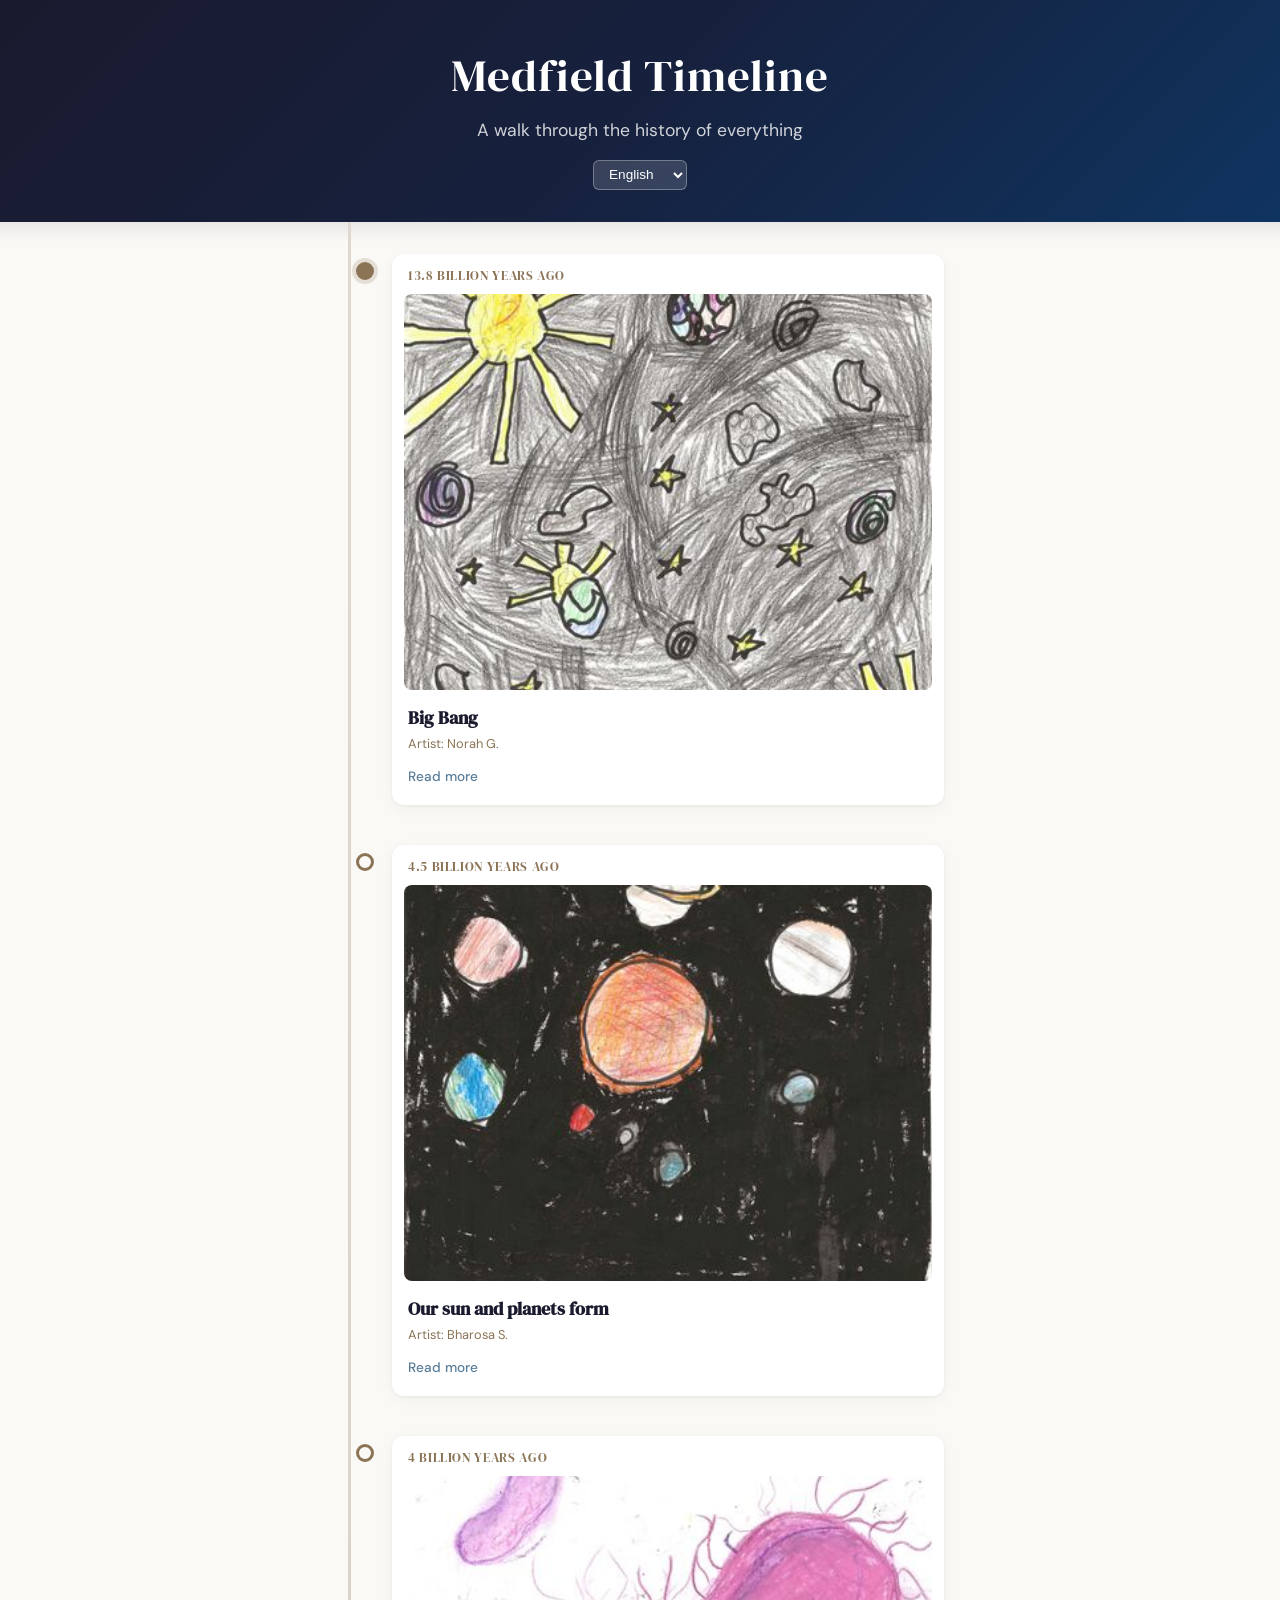
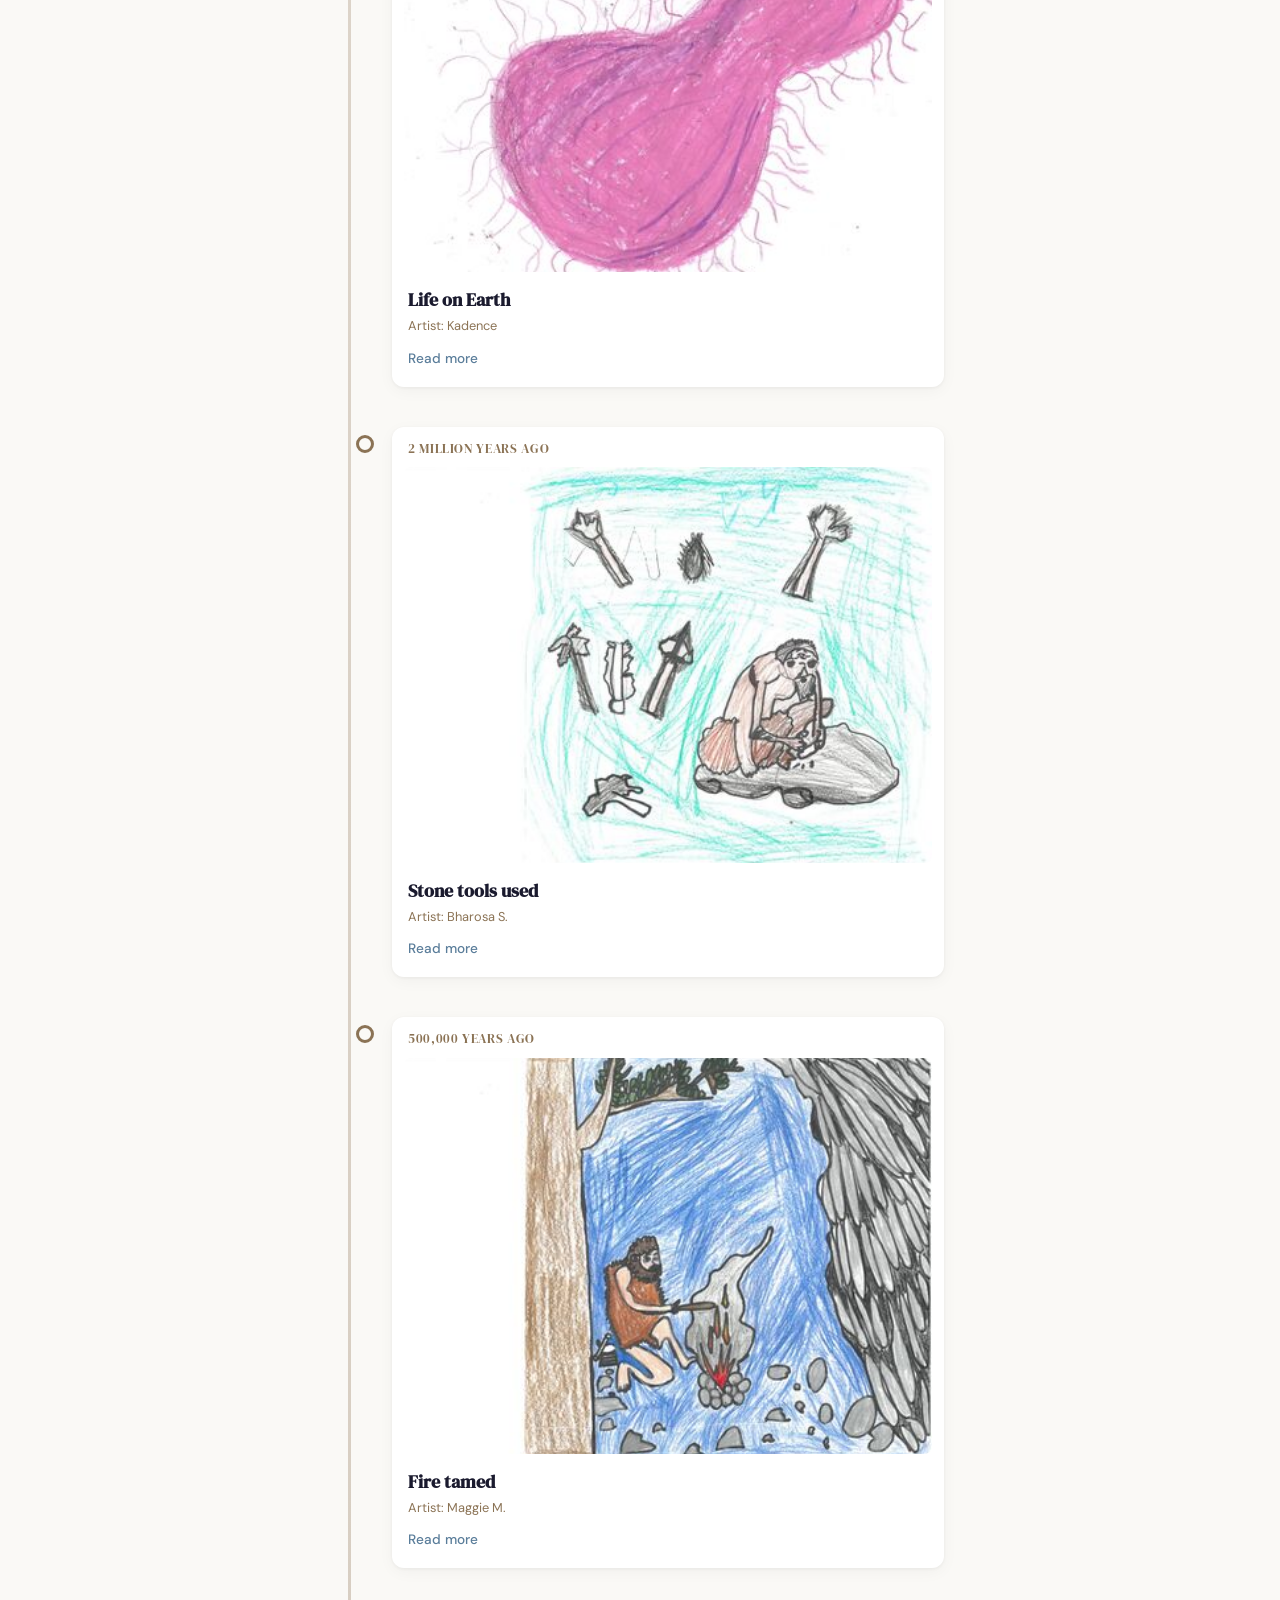
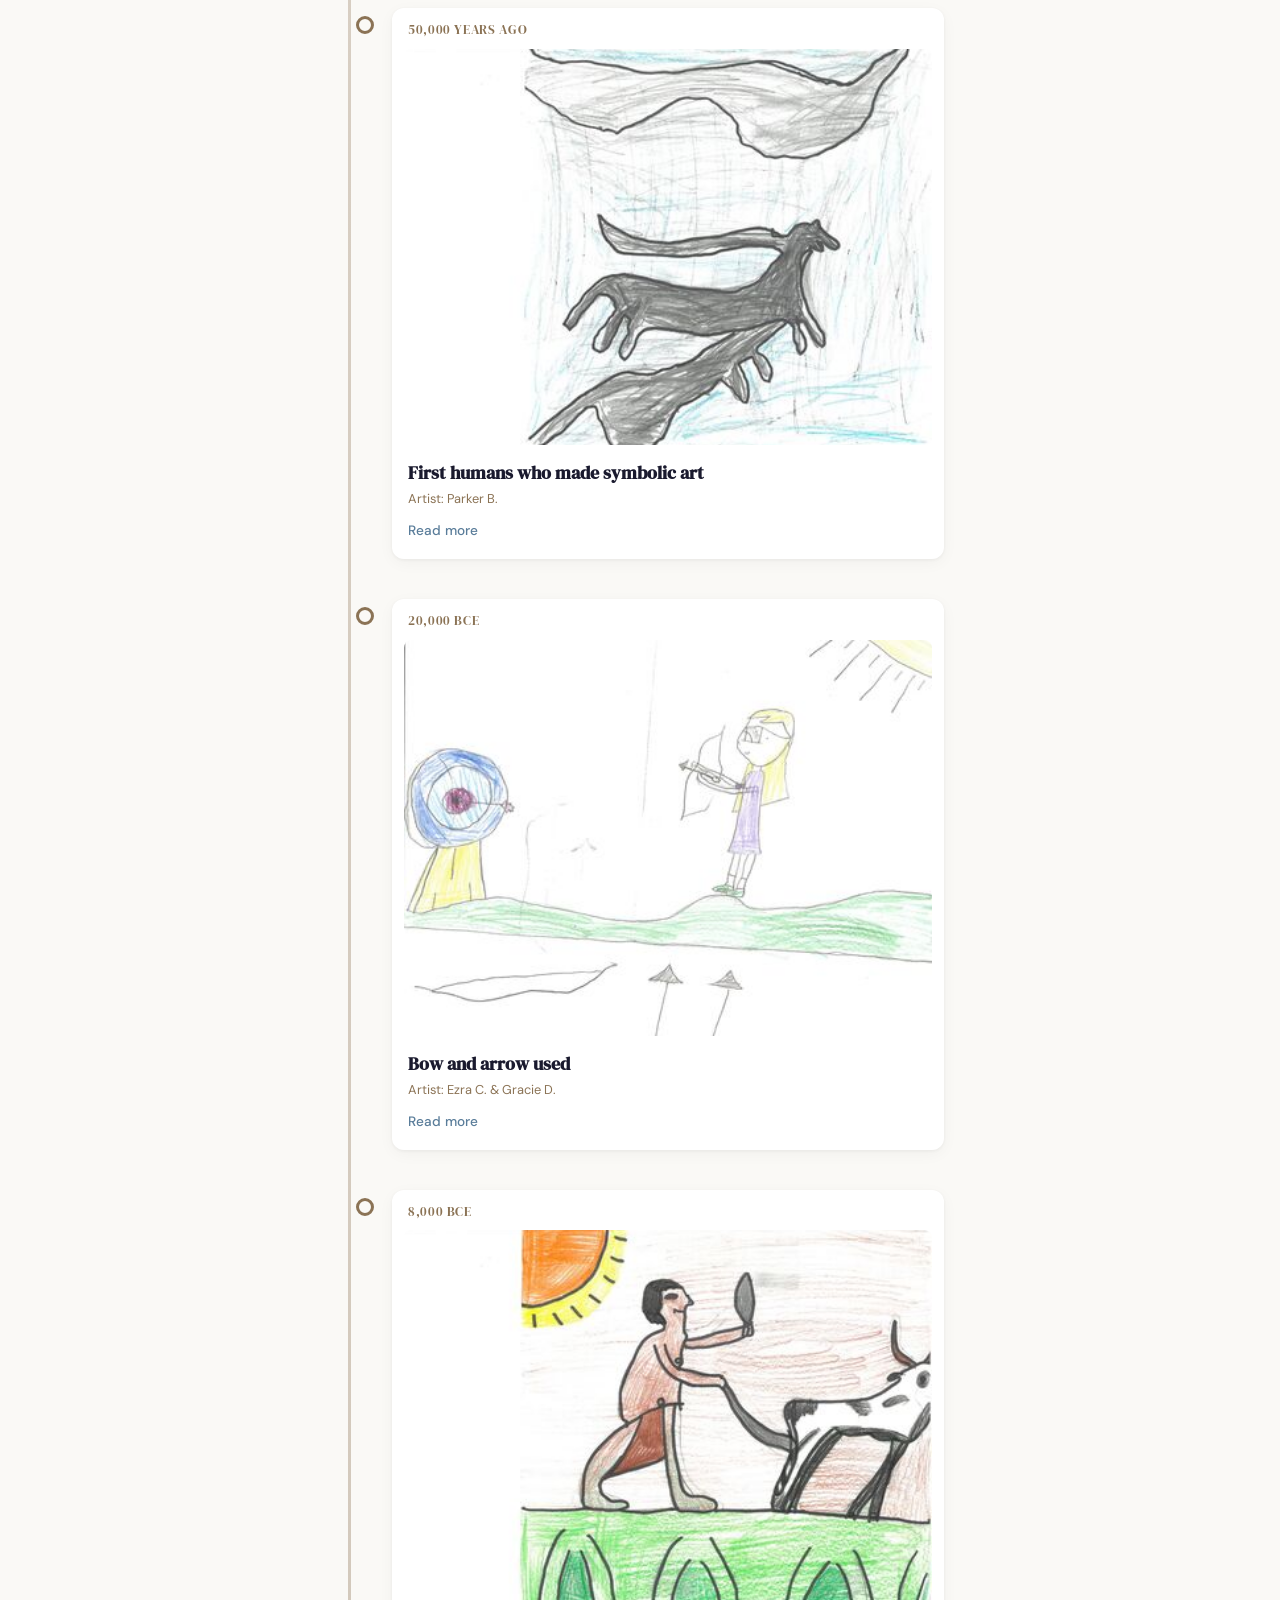
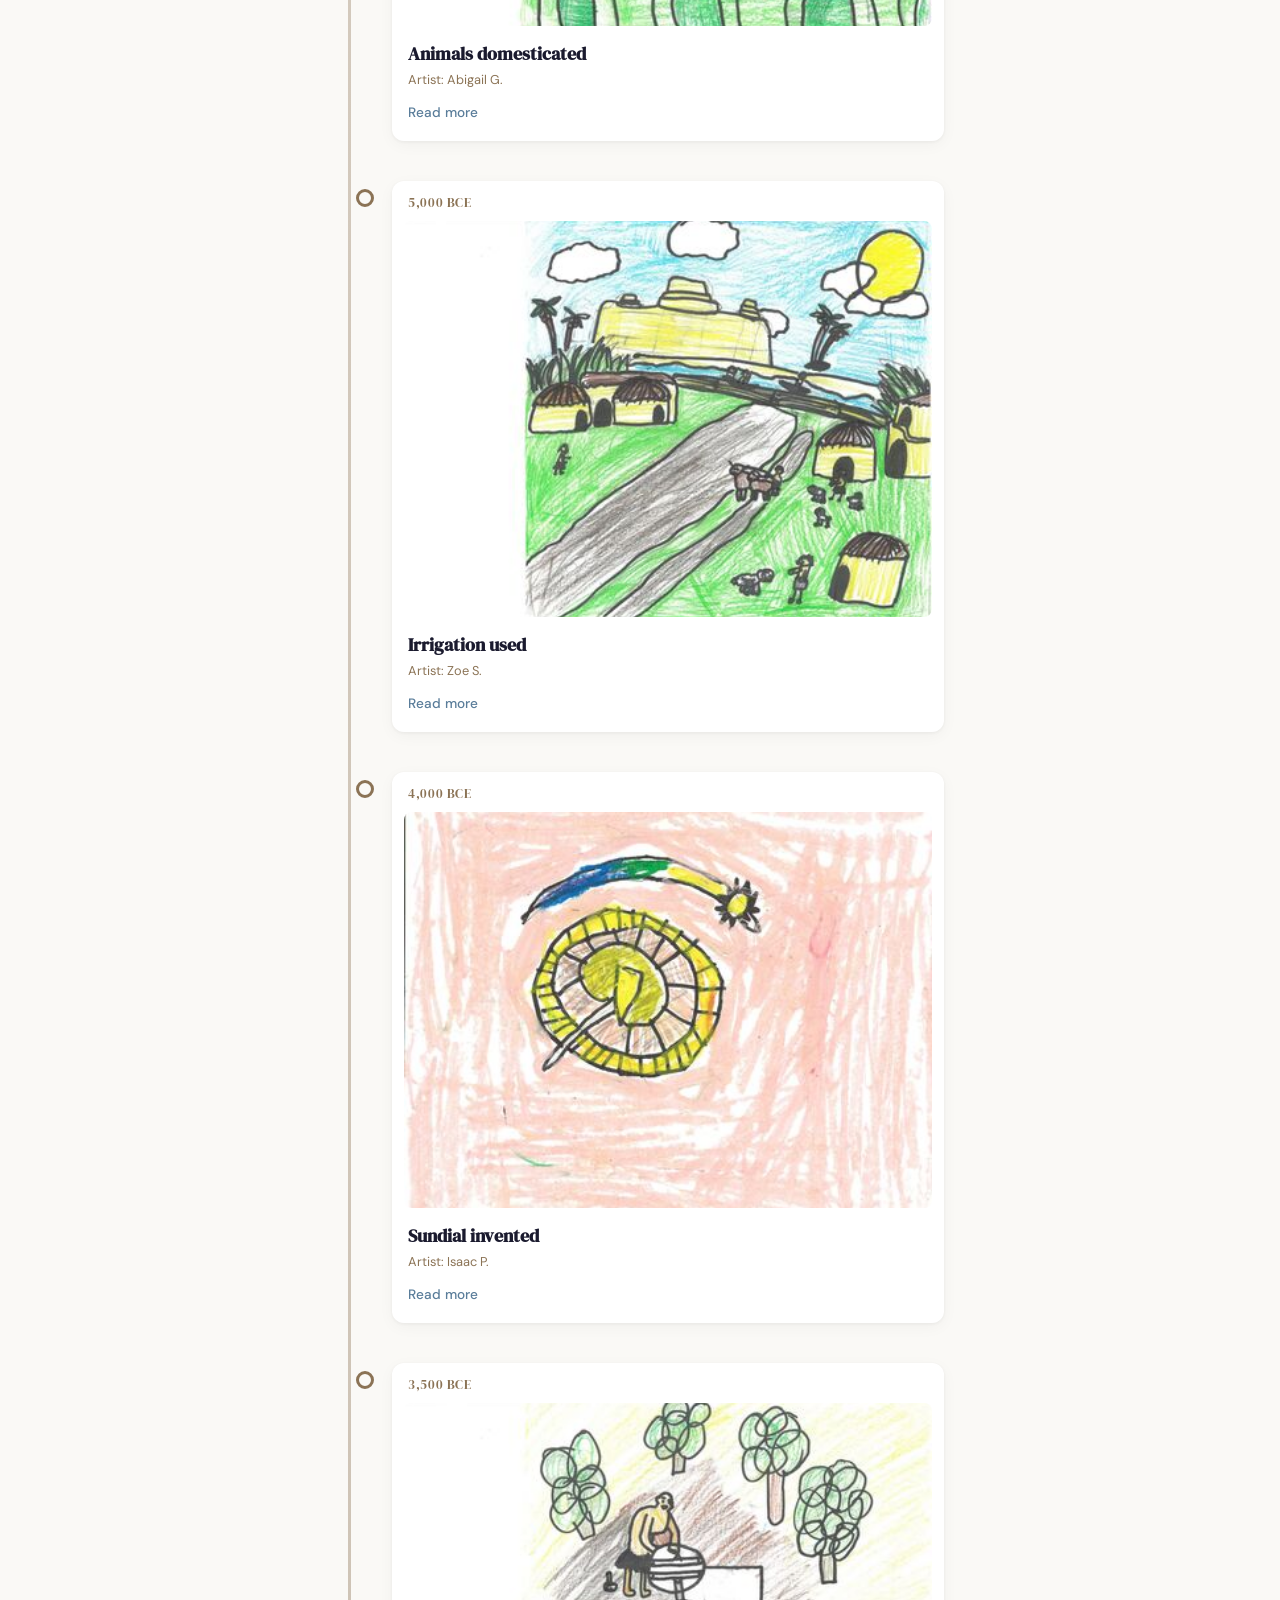
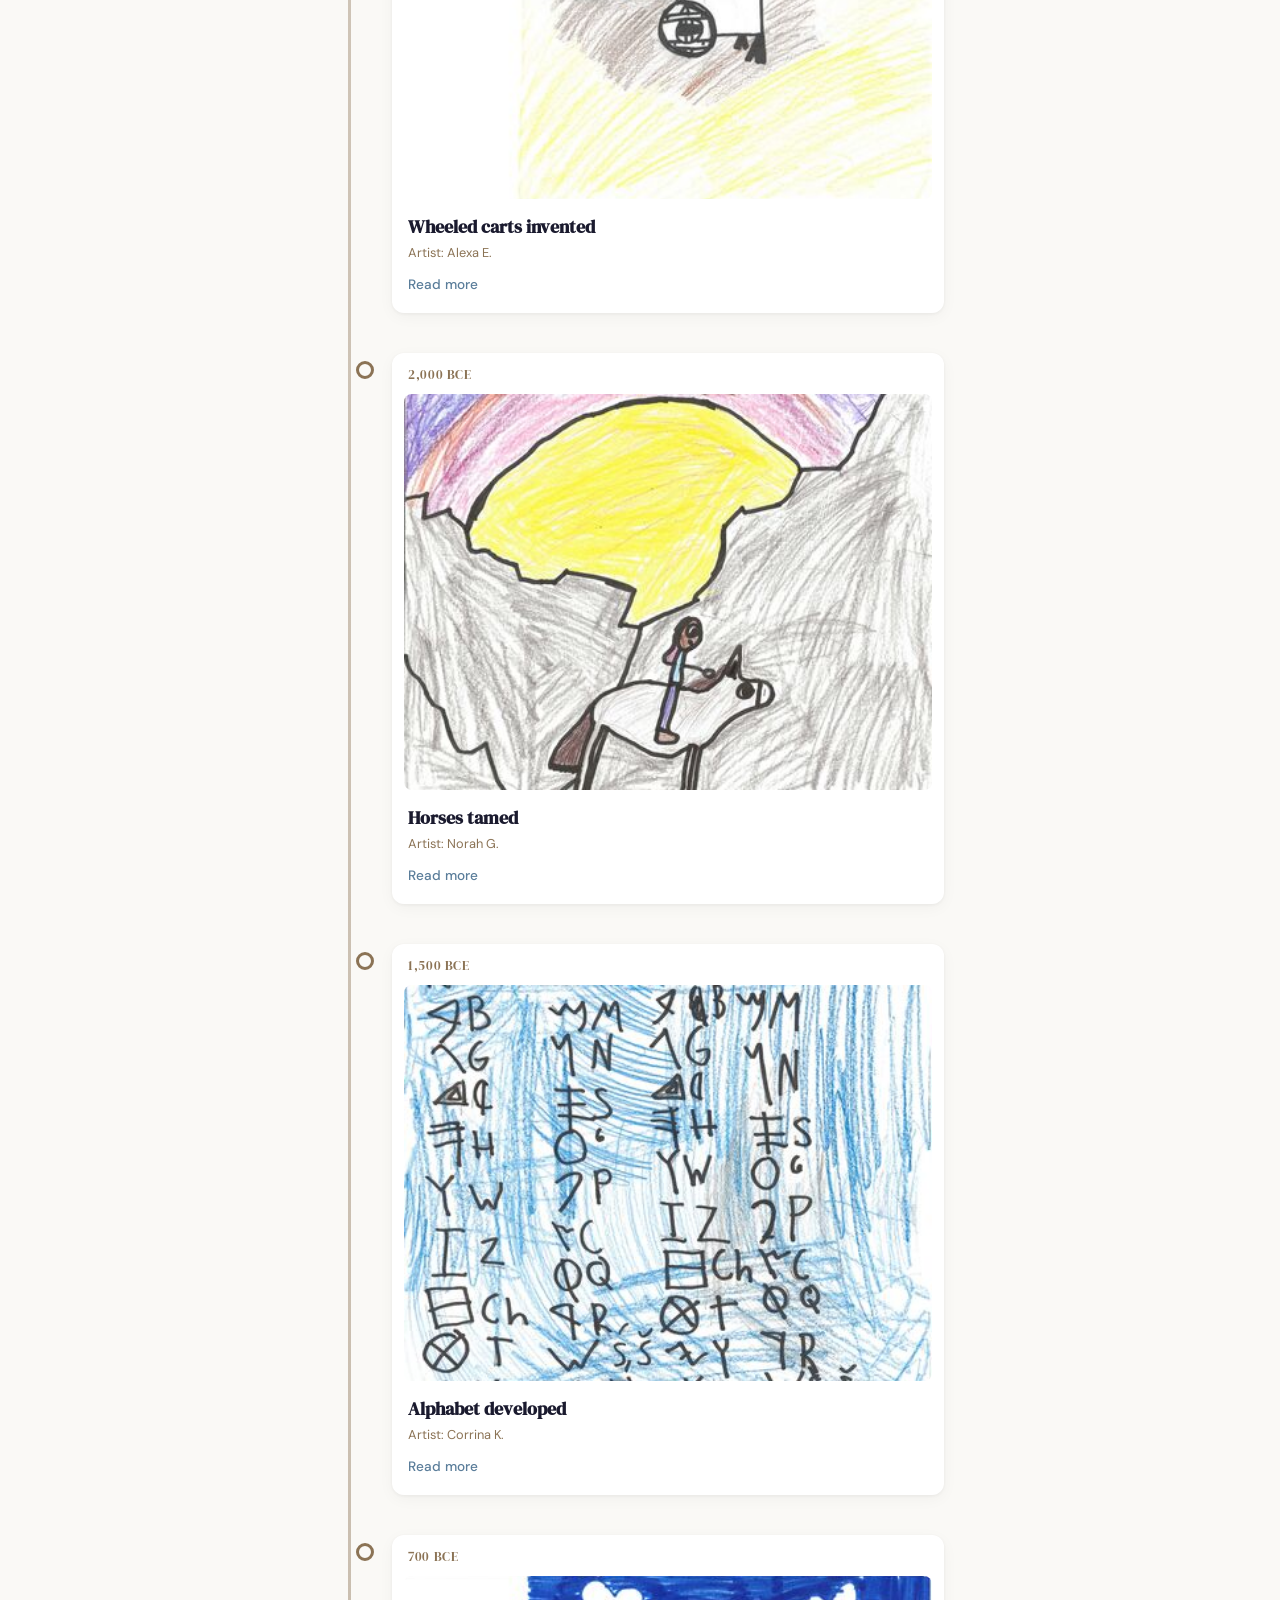
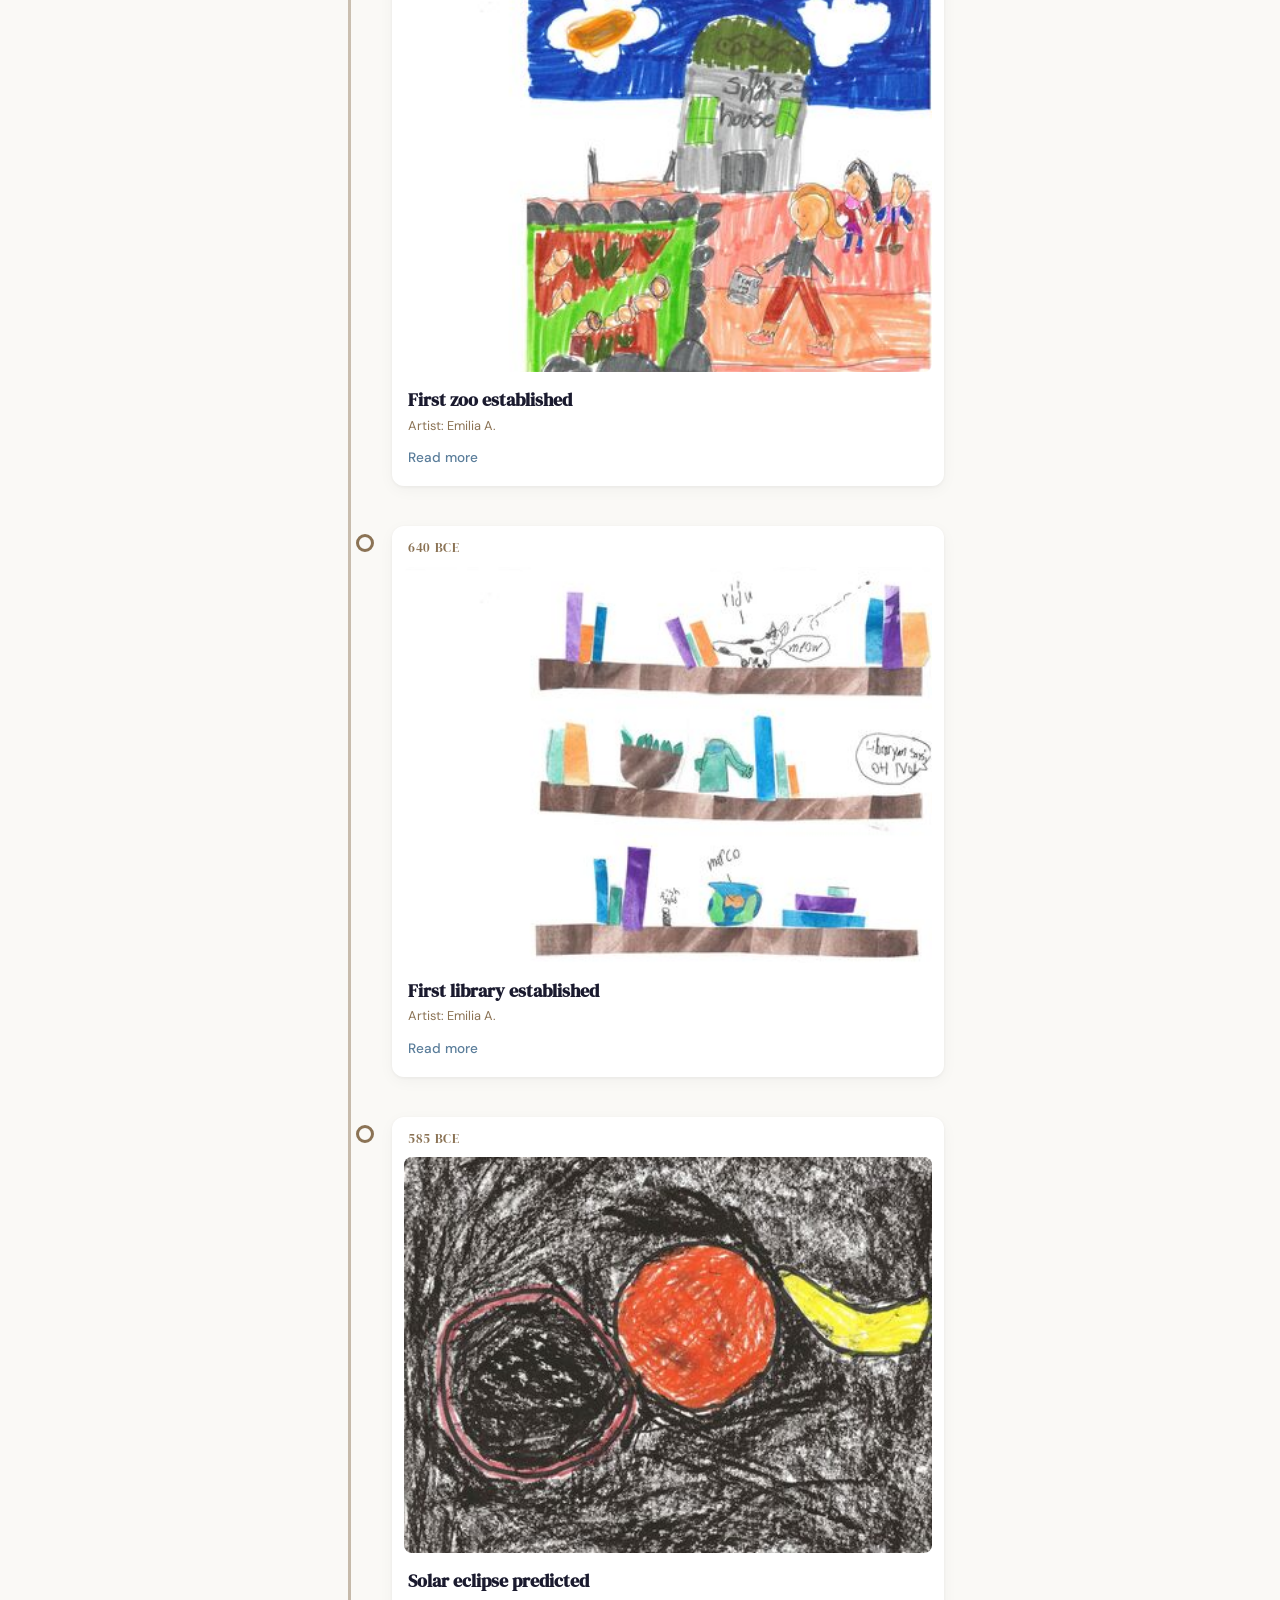
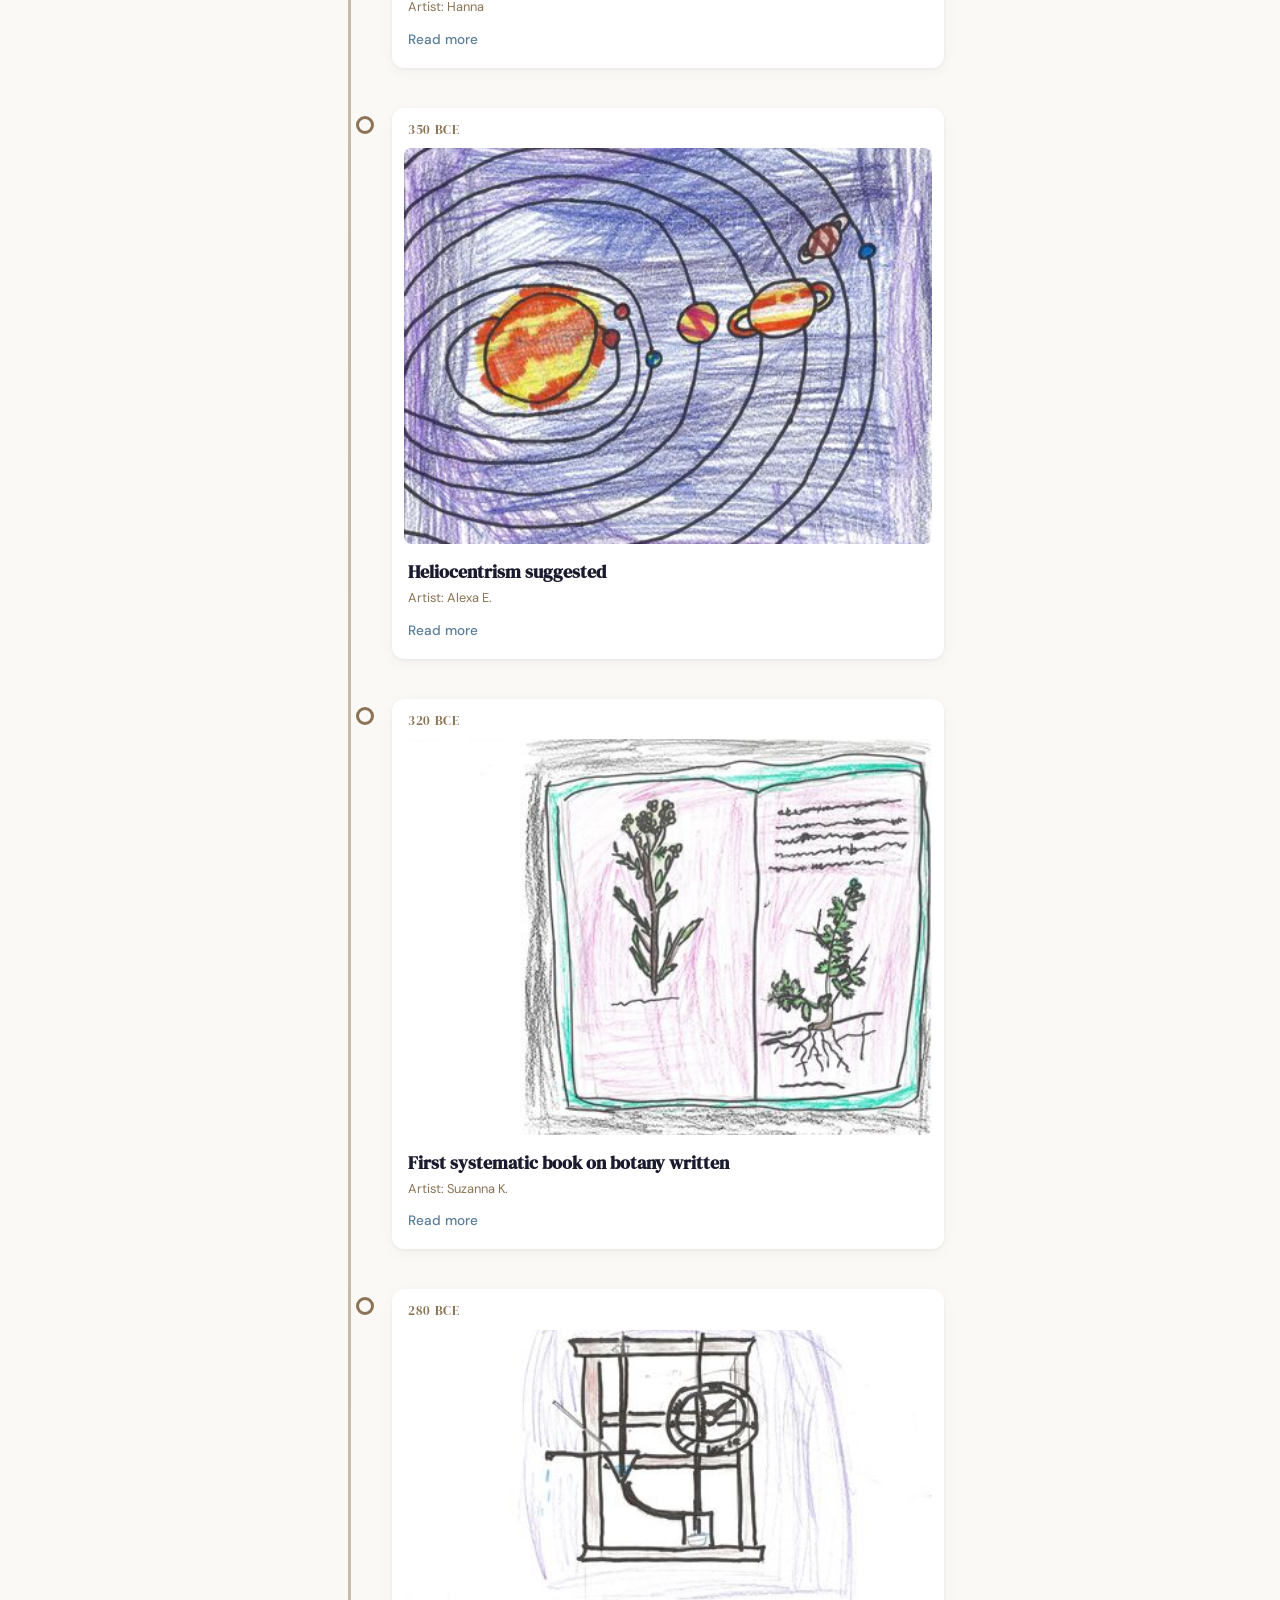
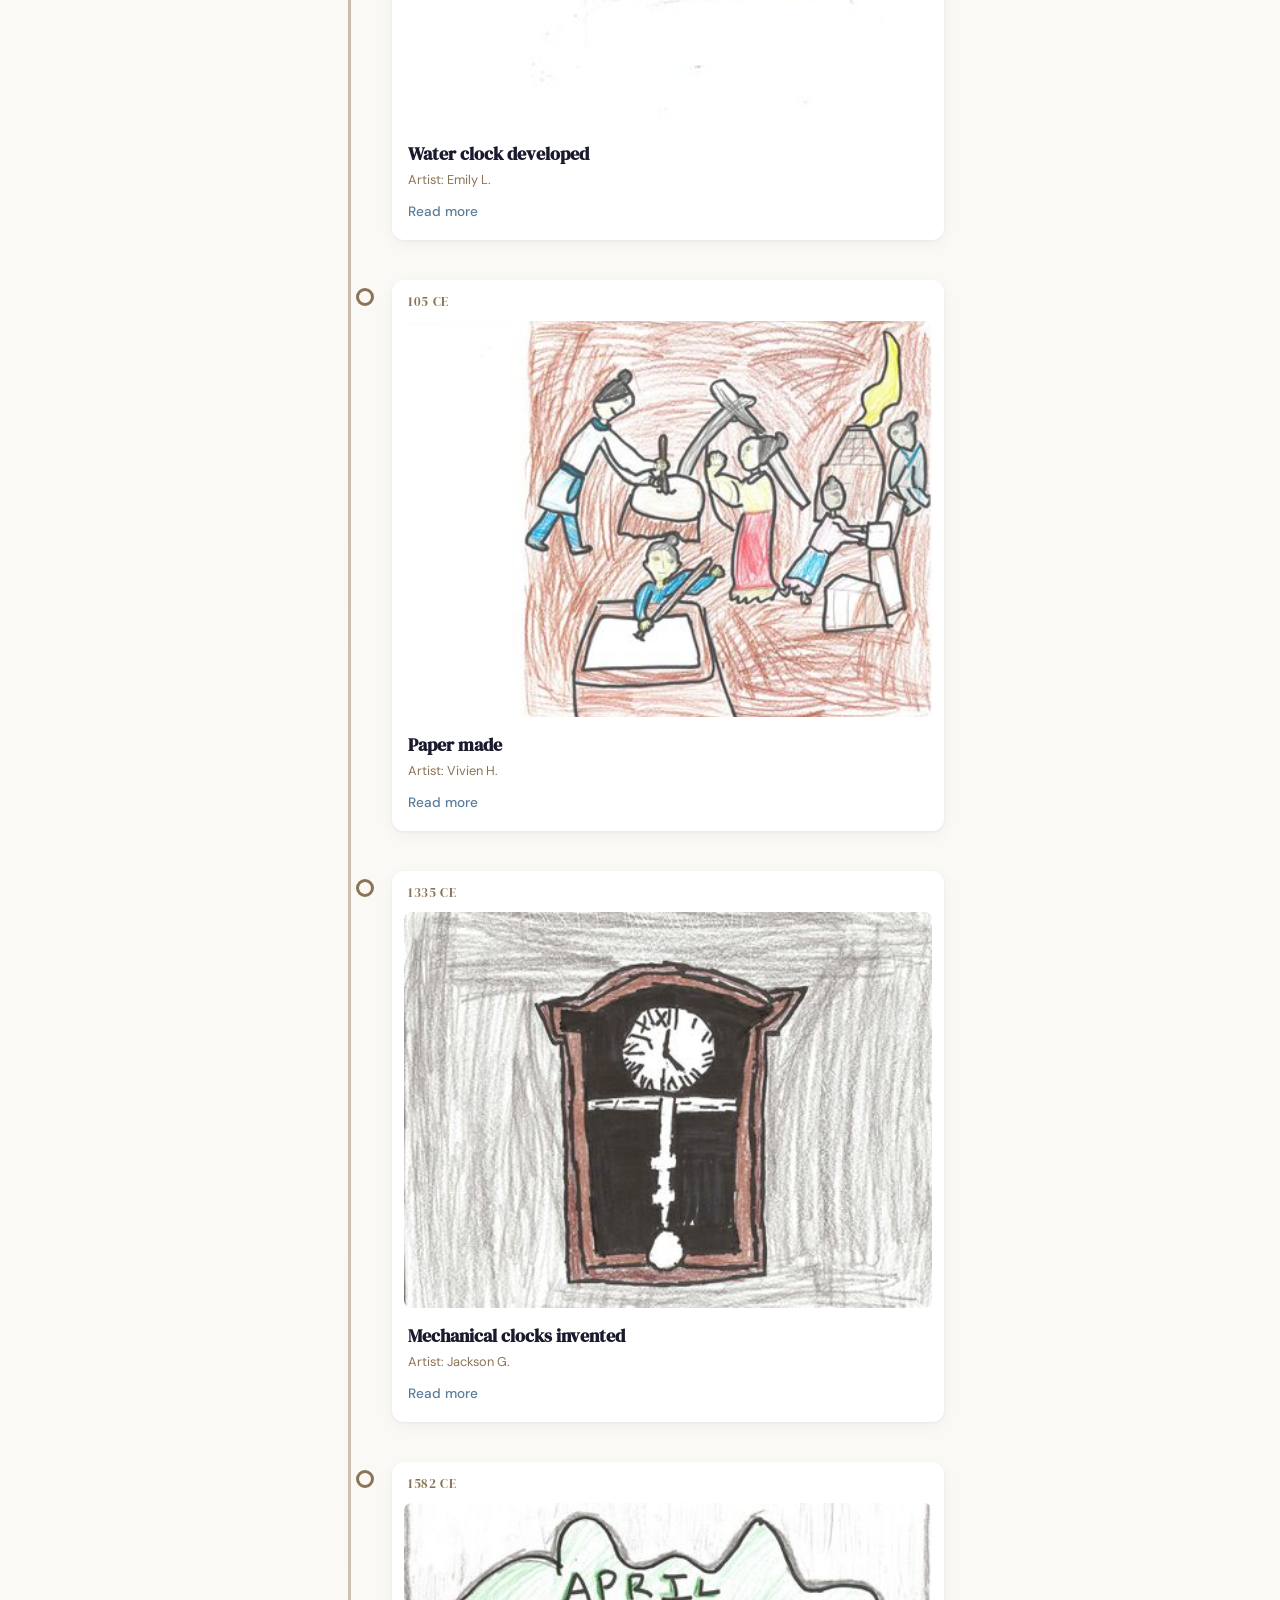
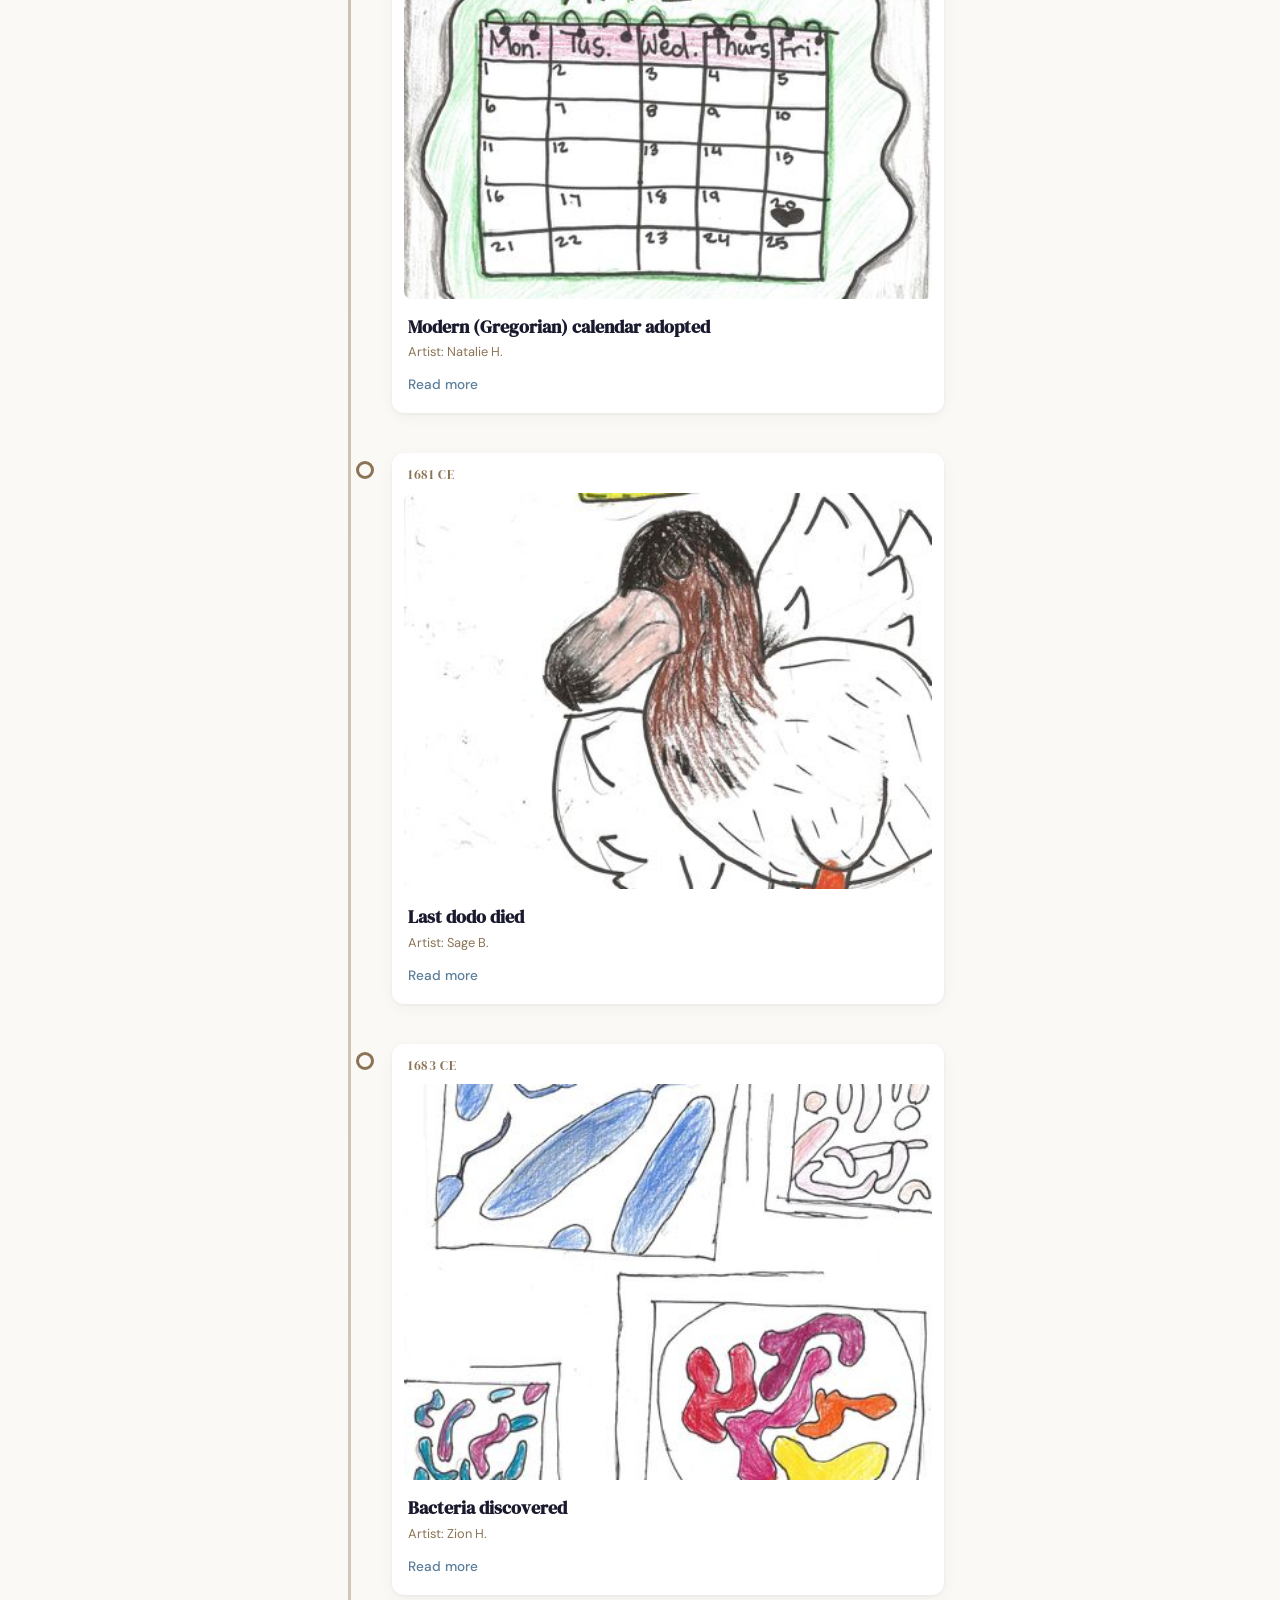
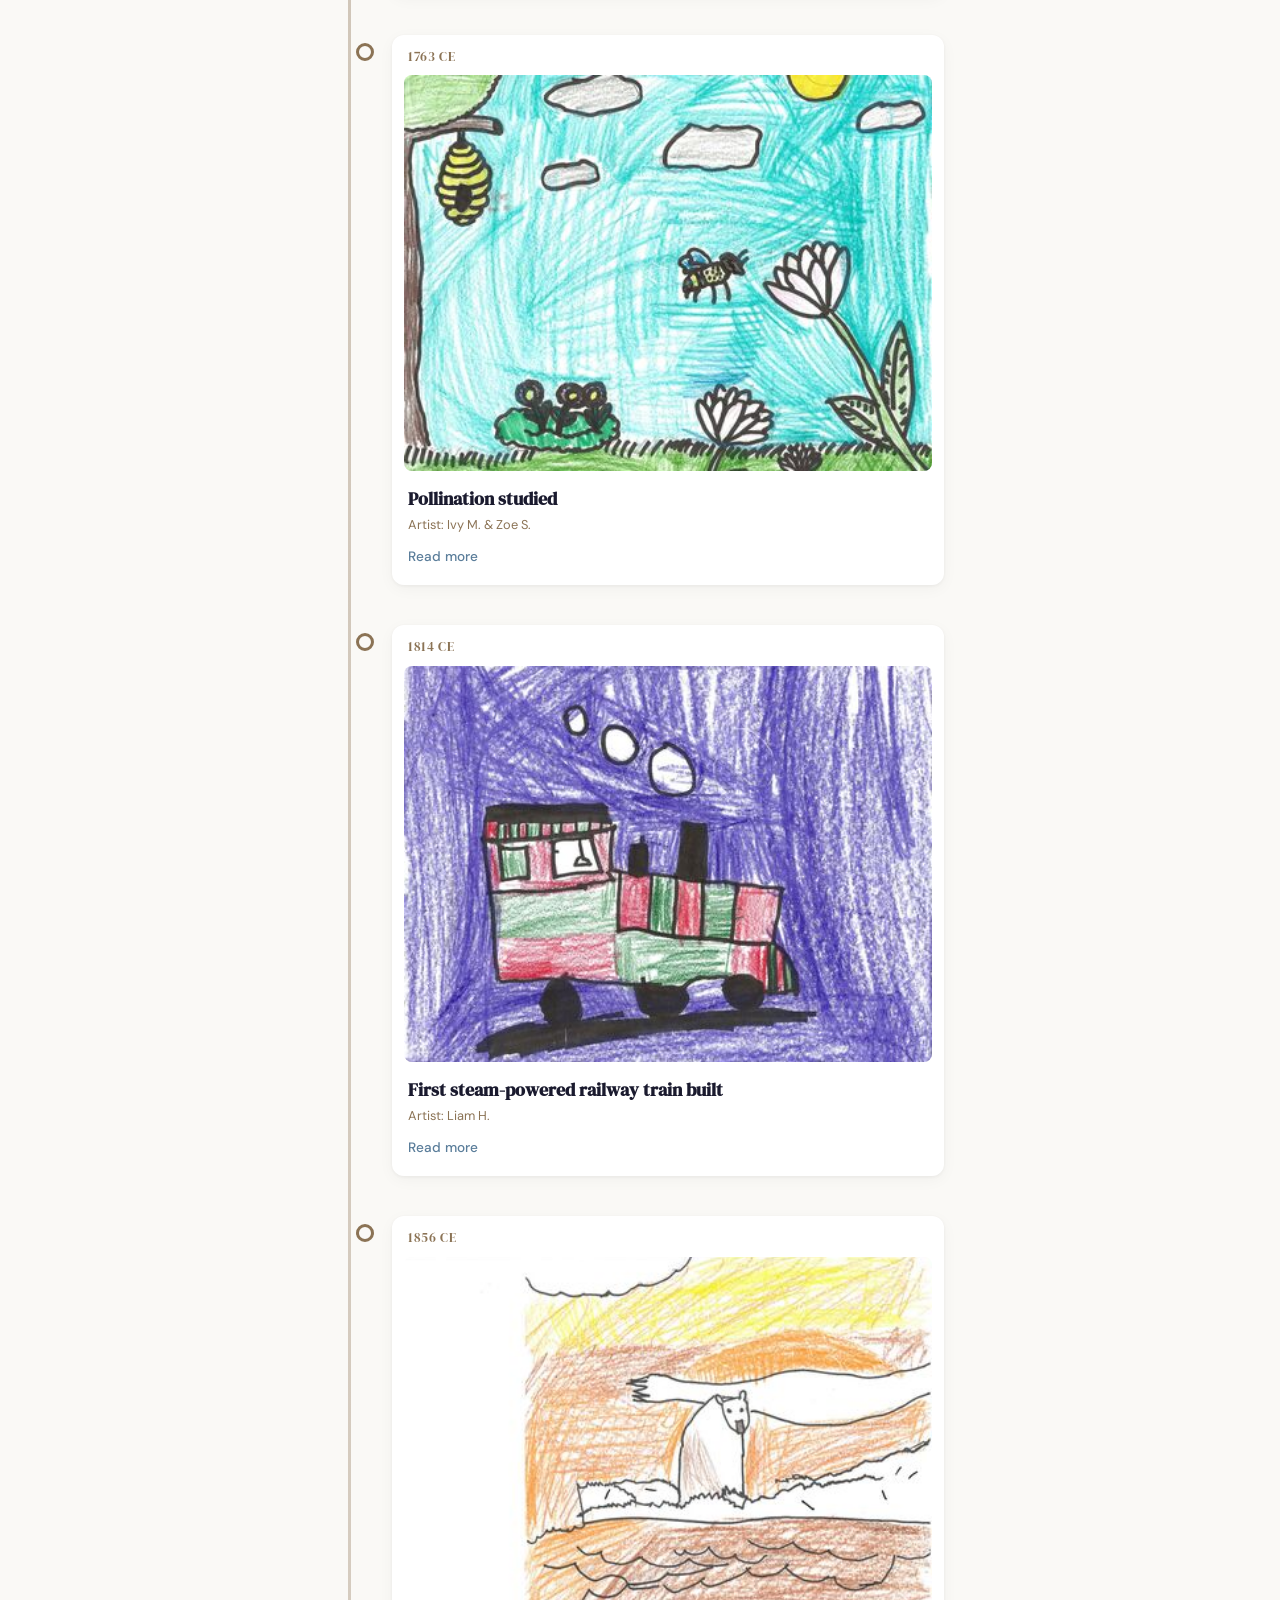
==== site/preview/index.html @ 17cdf8b4 "Add /preview route with draft translations (ES, NE) - /preview/ shows all languages including drafts" ====
<!DOCTYPE html>
<html lang="en" dir="ltr">
<head>
  <meta charset="UTF-8">
  <meta name="viewport" content="width=device-width, initial-scale=1.0">
  <base href="../">
  <title>Medfield Timeline — Preview</title>
  <meta name="description" content="A walk through the history of everything — artwork by Medfield students on a fence.">
  <meta name="robots" content="noindex, nofollow">
  <link rel="stylesheet" href="style.css">
  <link rel="preconnect" href="https://fonts.googleapis.com">
  <link rel="preconnect" href="https://fonts.gstatic.com" crossorigin>
  <link href="https://fonts.googleapis.com/css2?family=DM+Sans:wght@400;500;700&family=DM+Serif+Display&family=Noto+Sans+Devanagari:wght@400;500;700&display=swap" rel="stylesheet">
</head>
<body>
  <header class="site-header">
    <div class="header-inner">
      <h1 class="site-title" data-i18n="site_title">Medfield Timeline</h1>
      <p class="site-subtitle" data-i18n="site_subtitle">A walk through the history of everything</p>
      <nav class="lang-switcher" aria-label="Language">
        <select id="lang-select" aria-label="Language"></select>
      </nav>
    </div>
  </header>

  <main class="timeline" id="timeline"></main>

  <div class="lightbox" id="lightbox" role="dialog" aria-modal="true" aria-label="Artwork detail" hidden>
    <button class="lightbox-close" aria-label="Close">&times;</button>
    <img class="lightbox-img" id="lightbox-img" src="" alt="">
  </div>

  <footer class="site-footer">
    <p>Artwork by students of Medfield, Baltimore</p>
  </footer>

  <script src="app.js"></script>
</body>
</html>
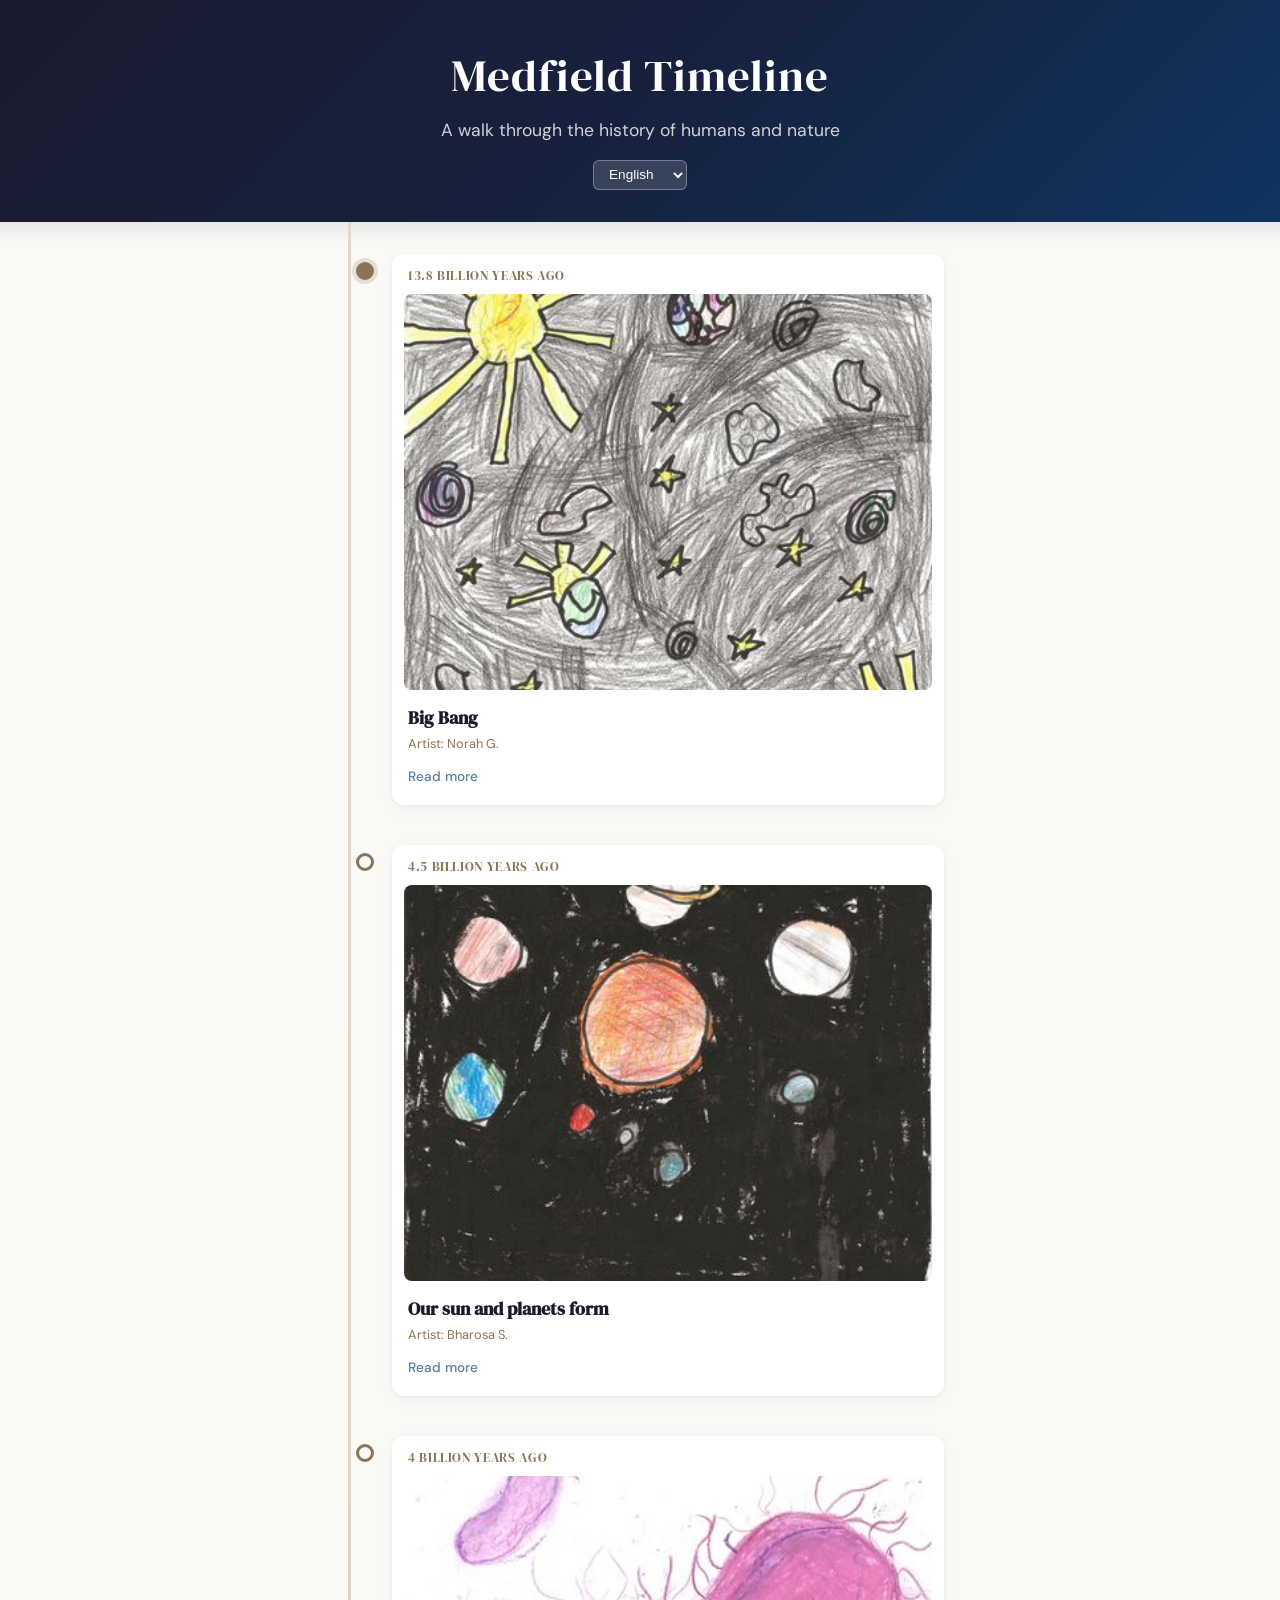
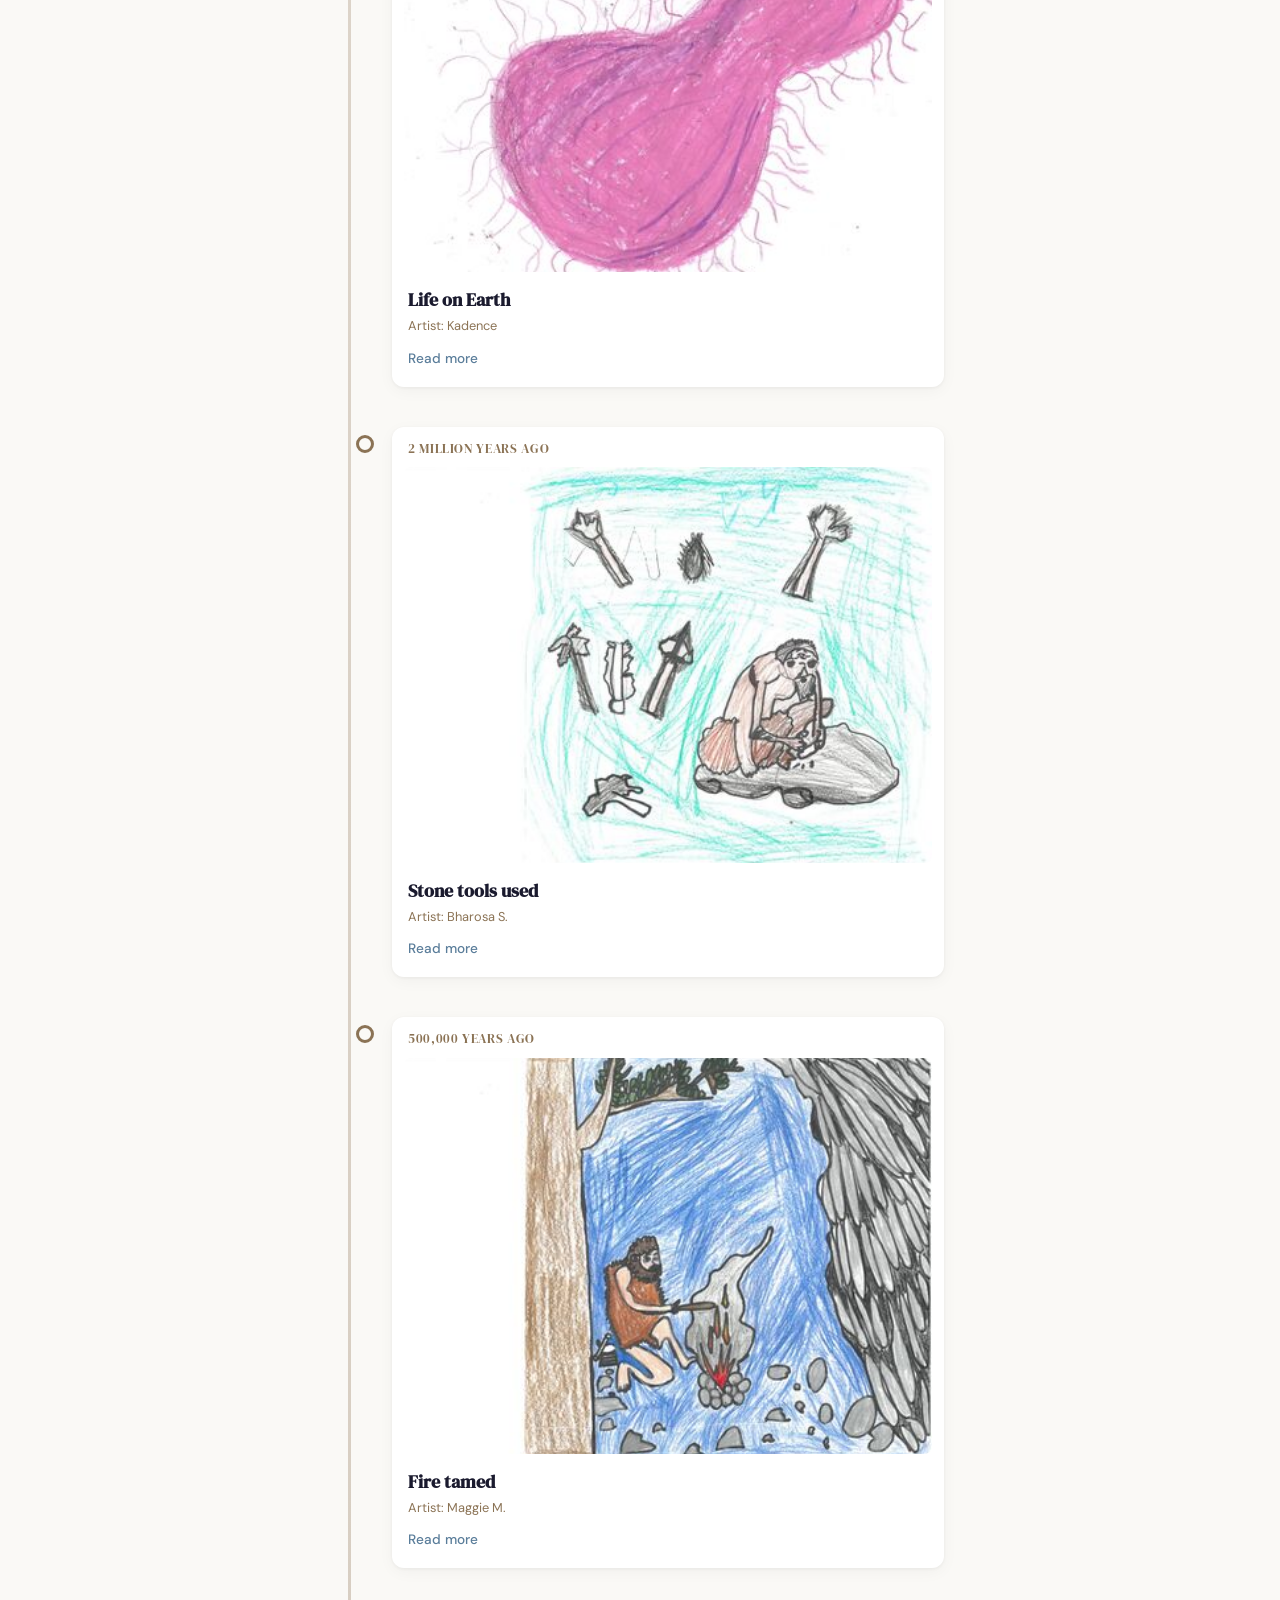
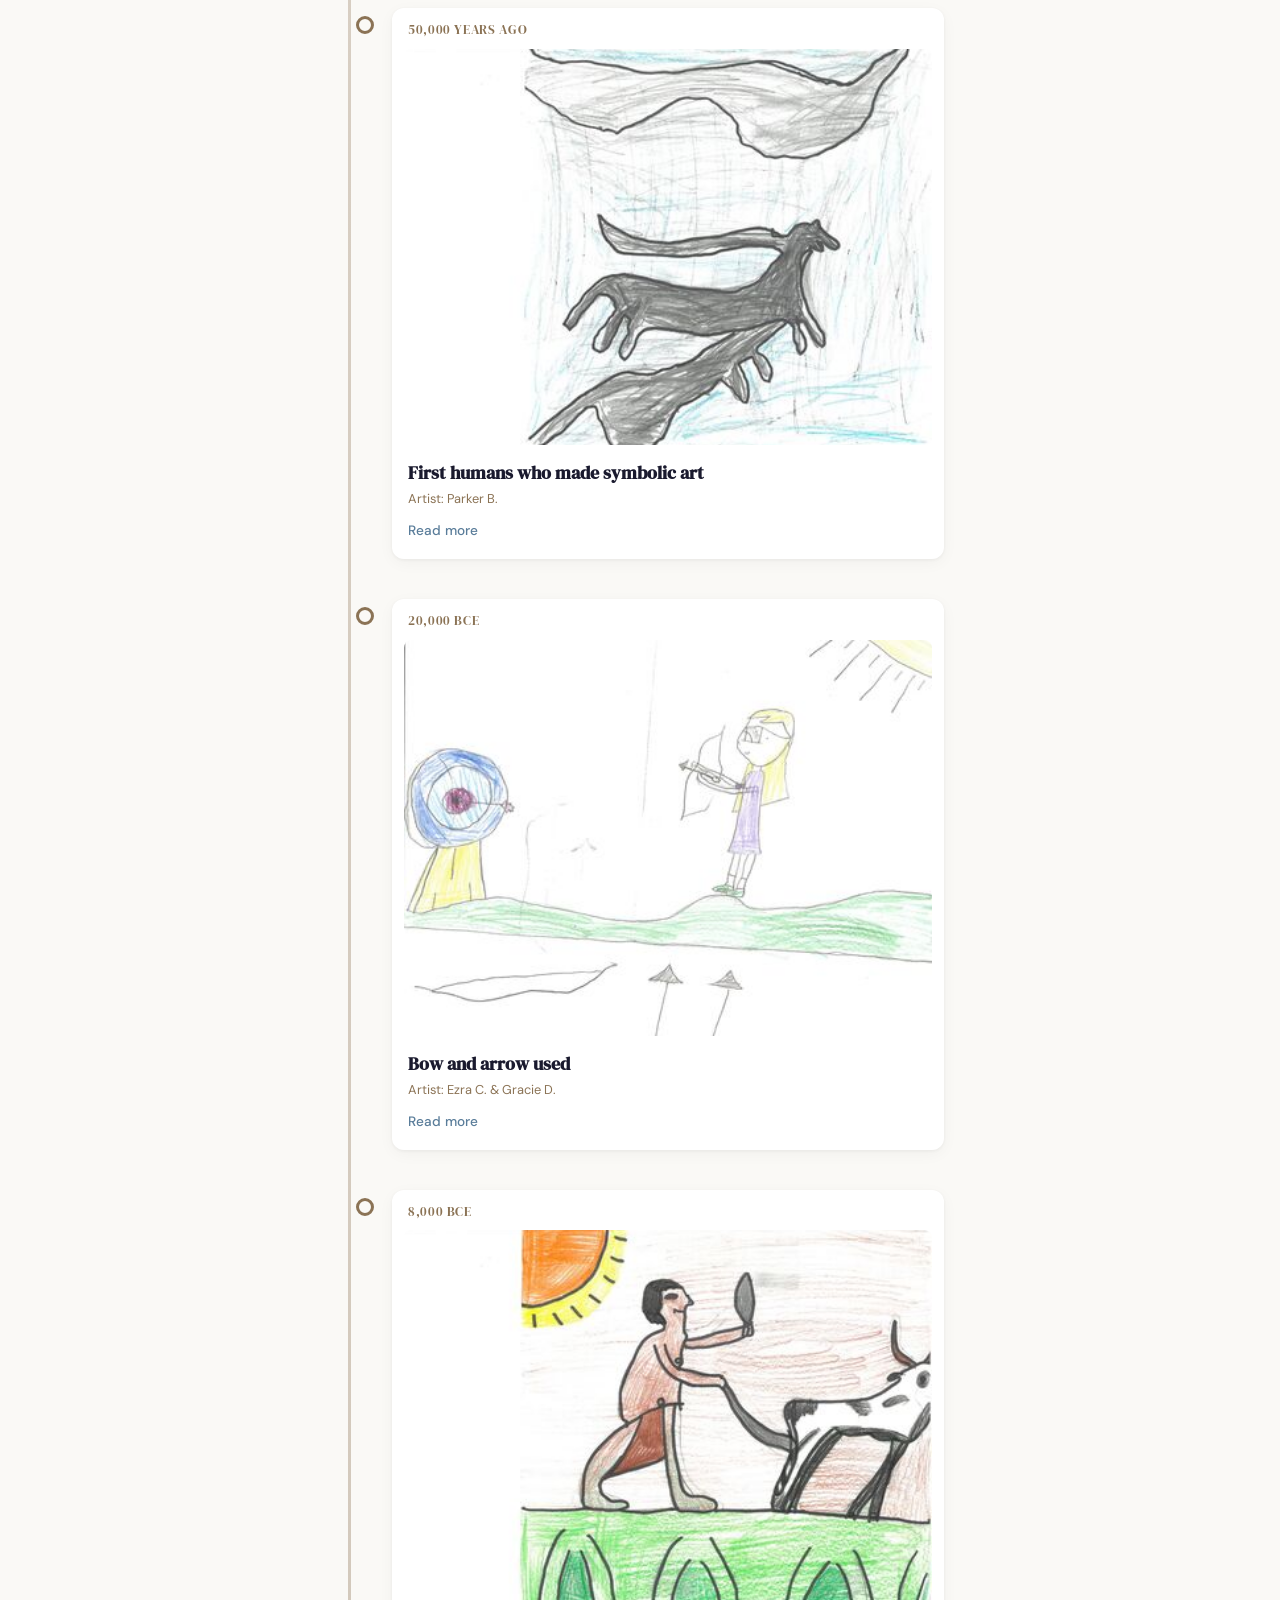
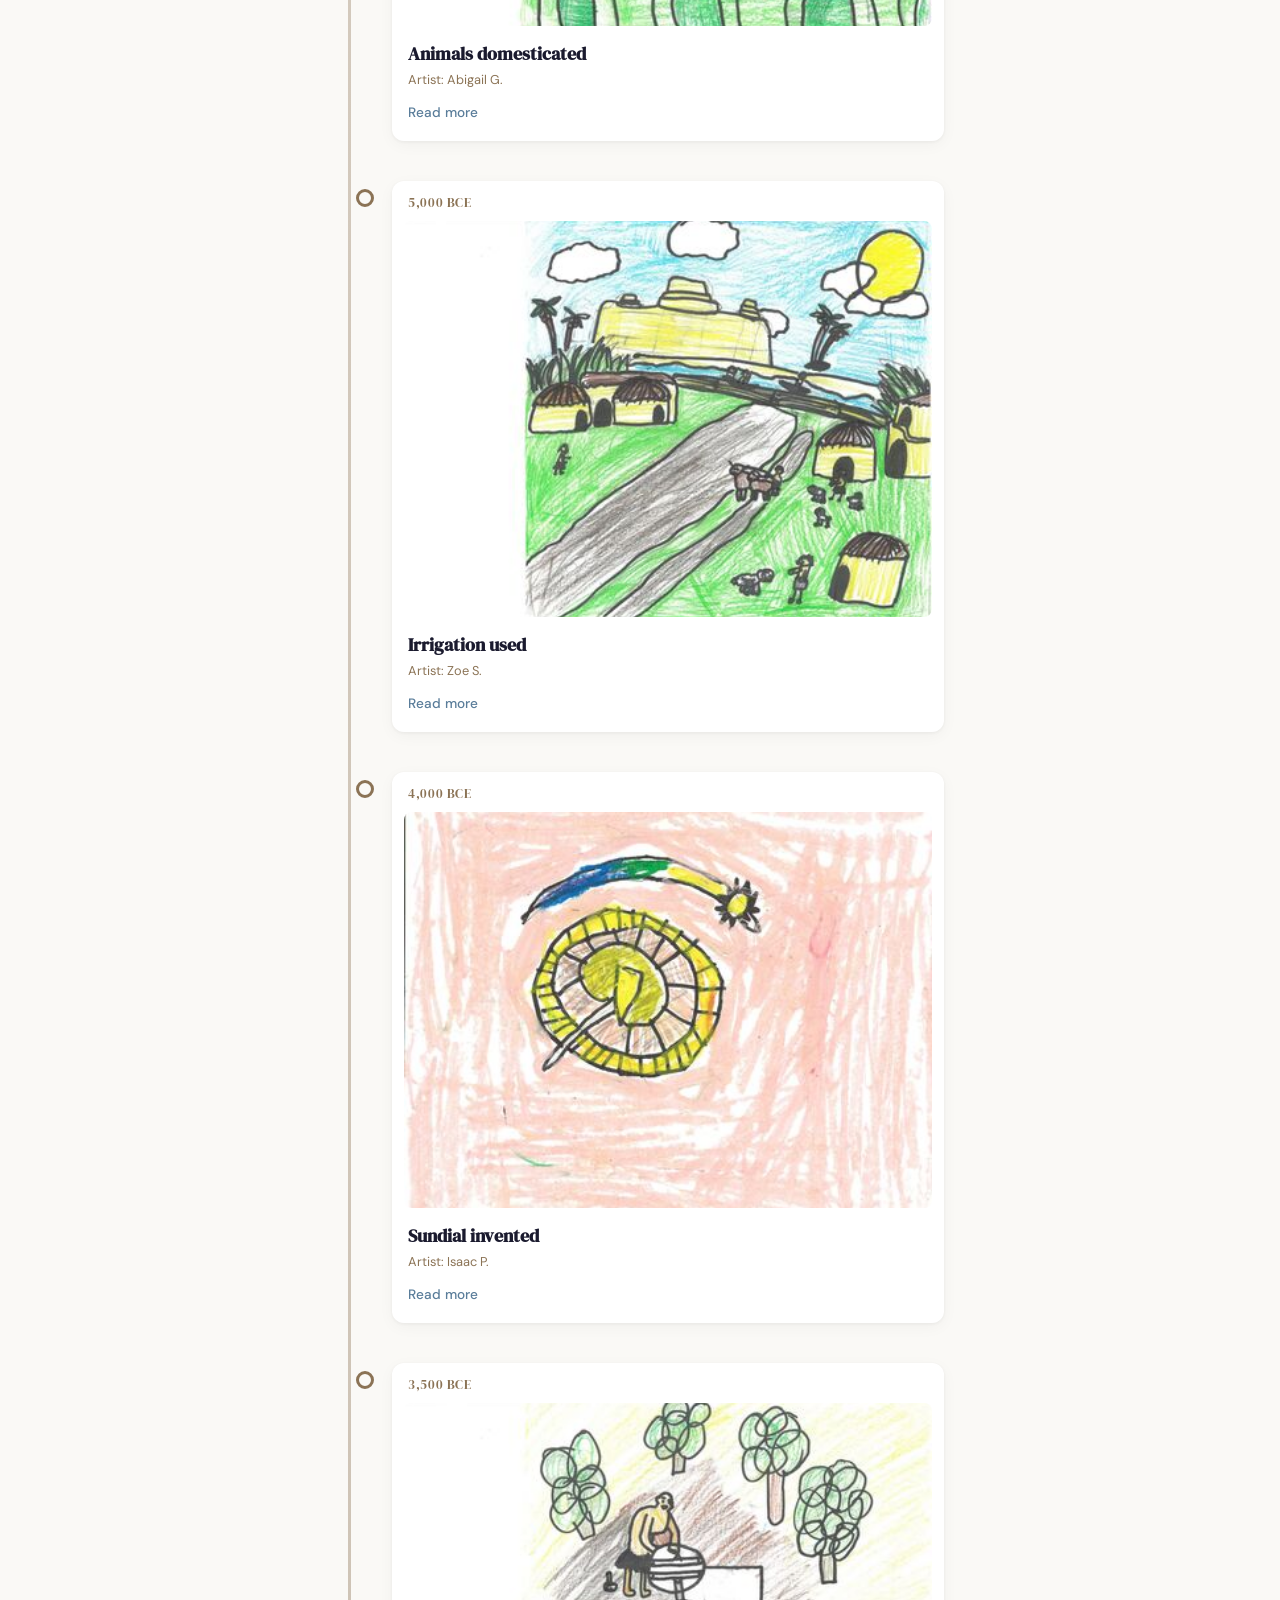
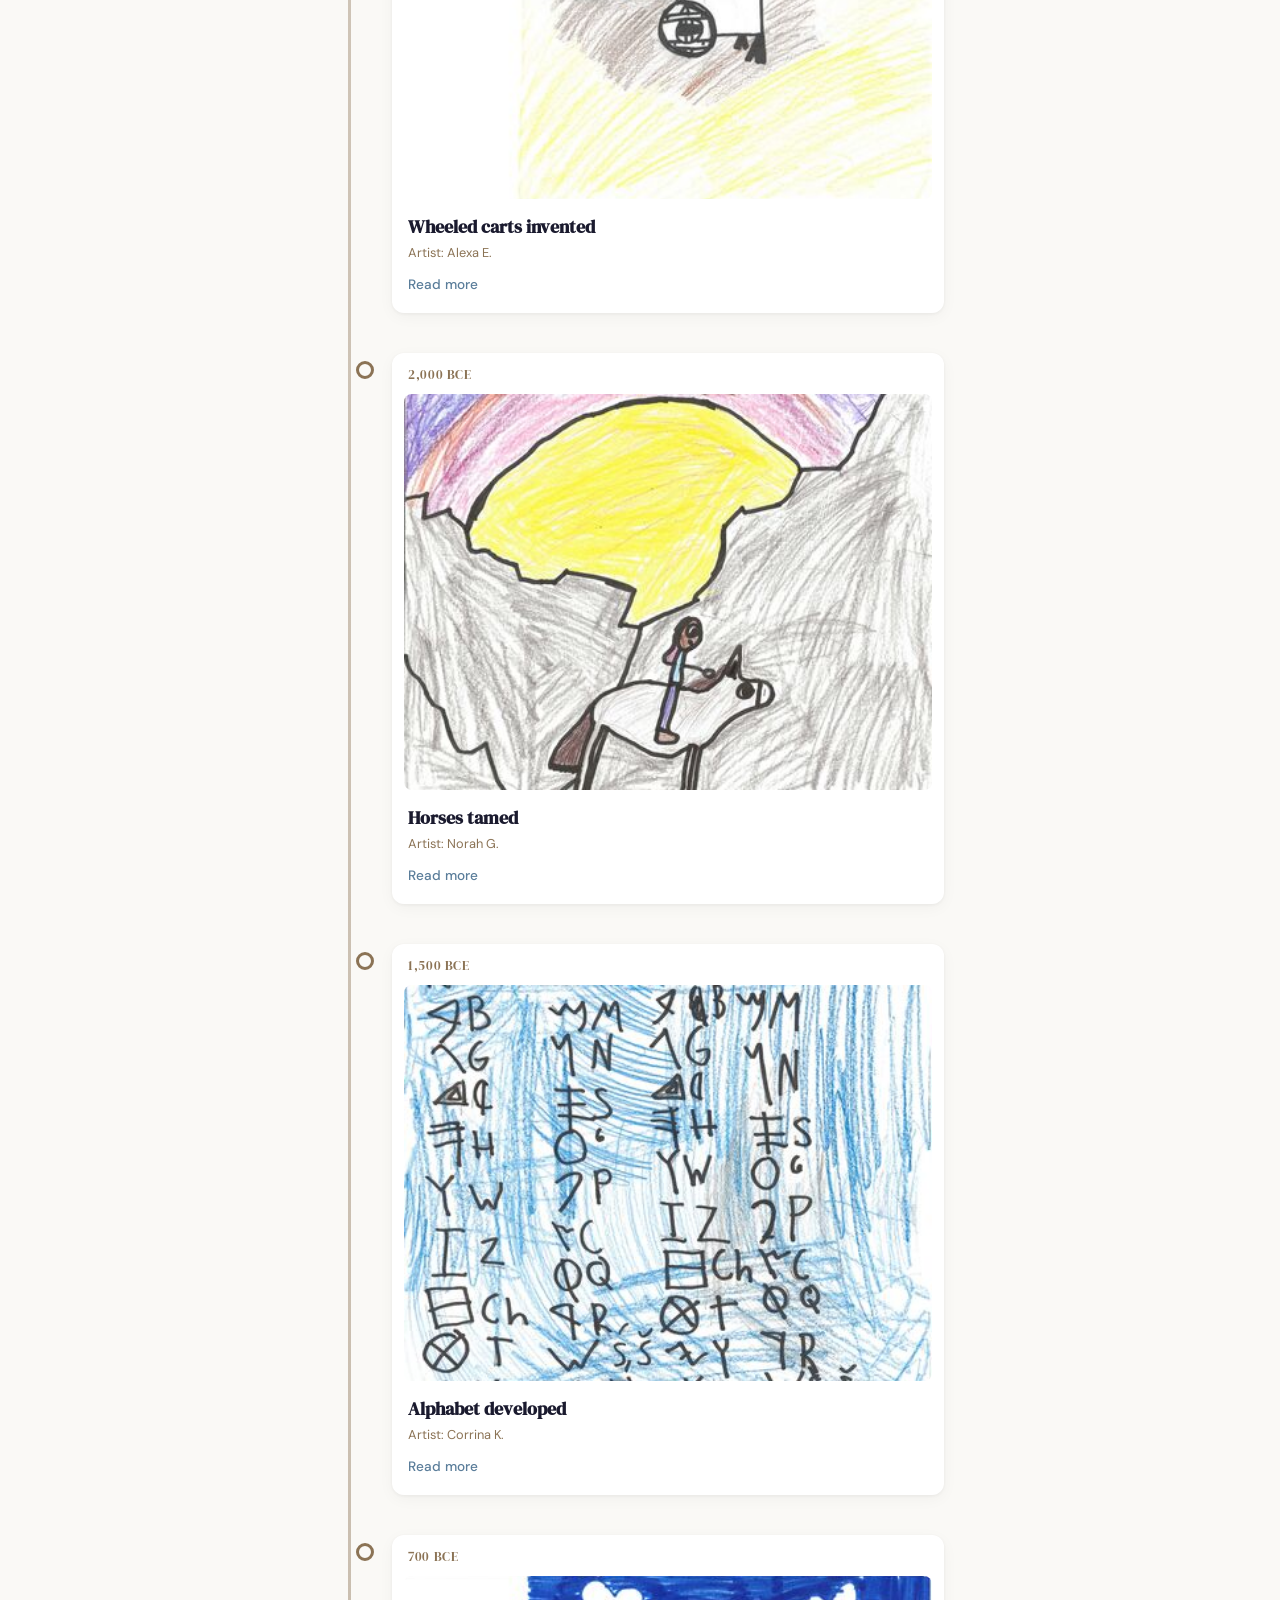
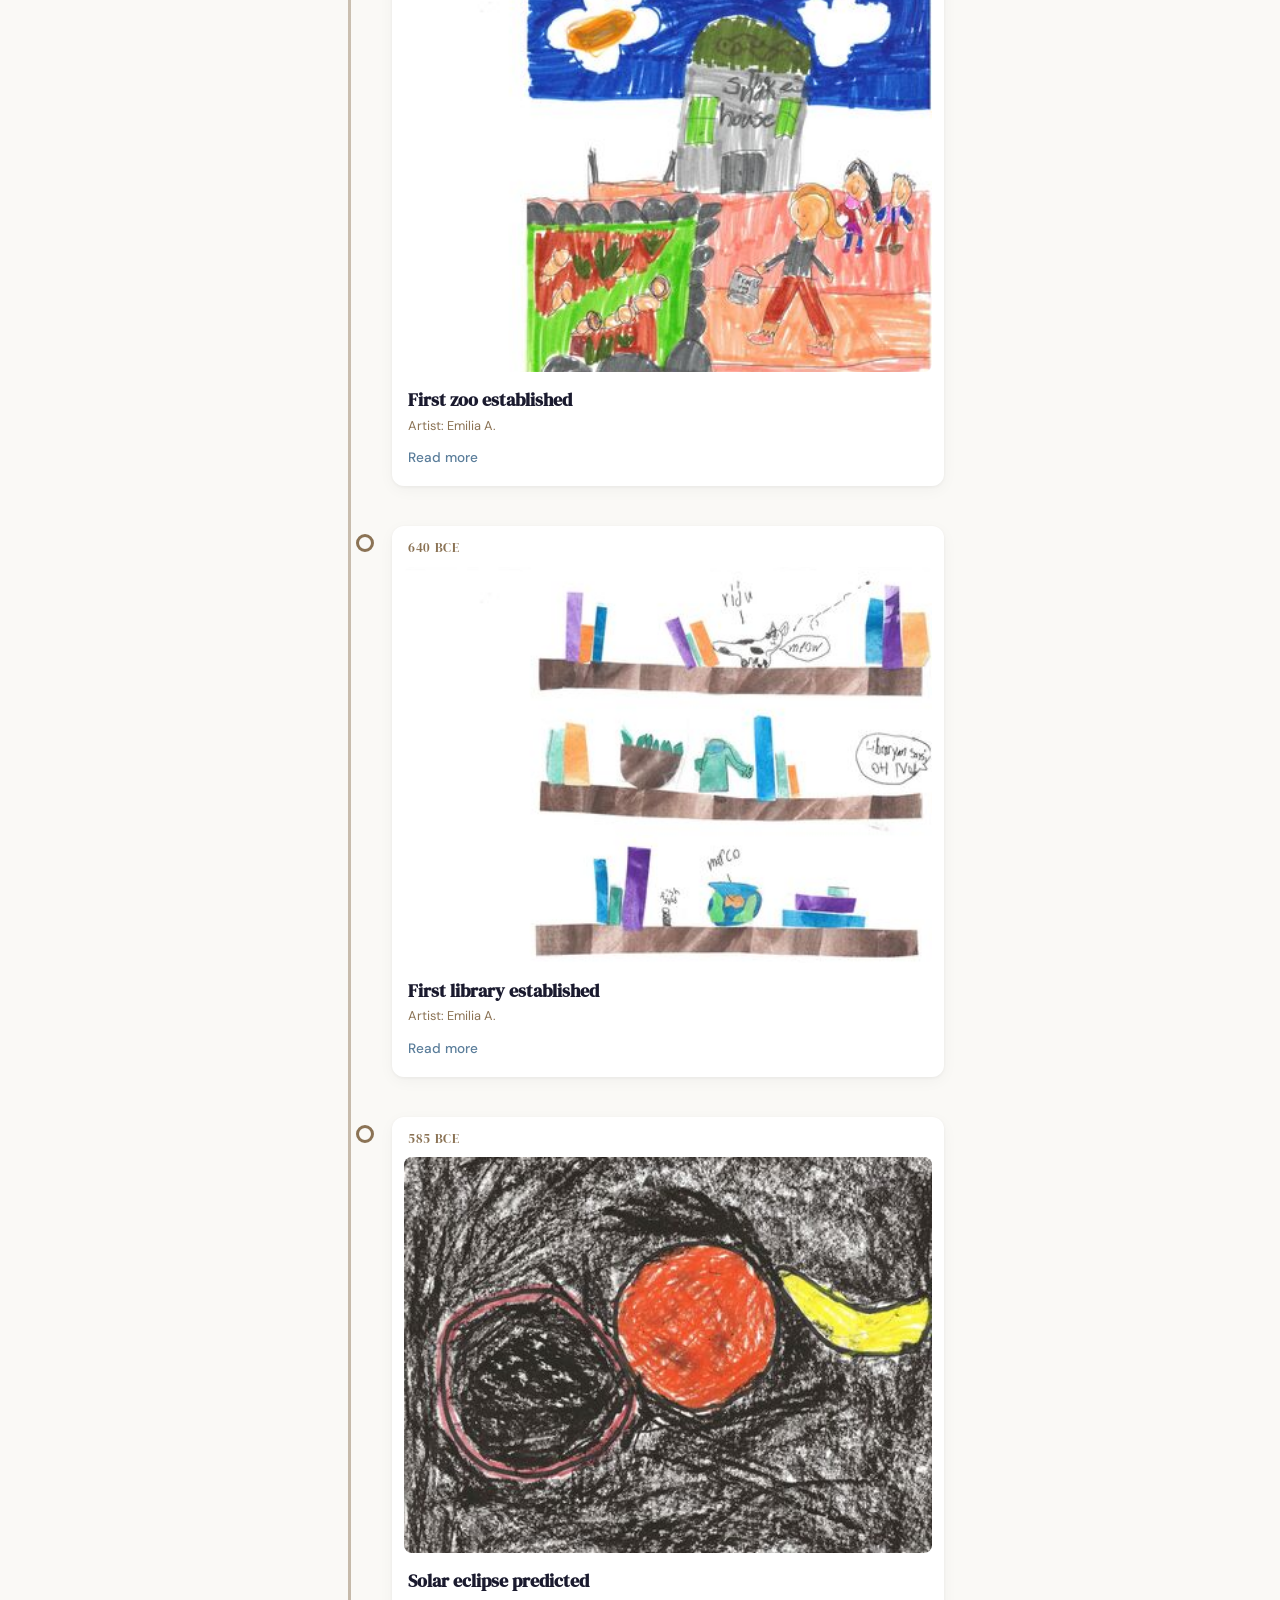
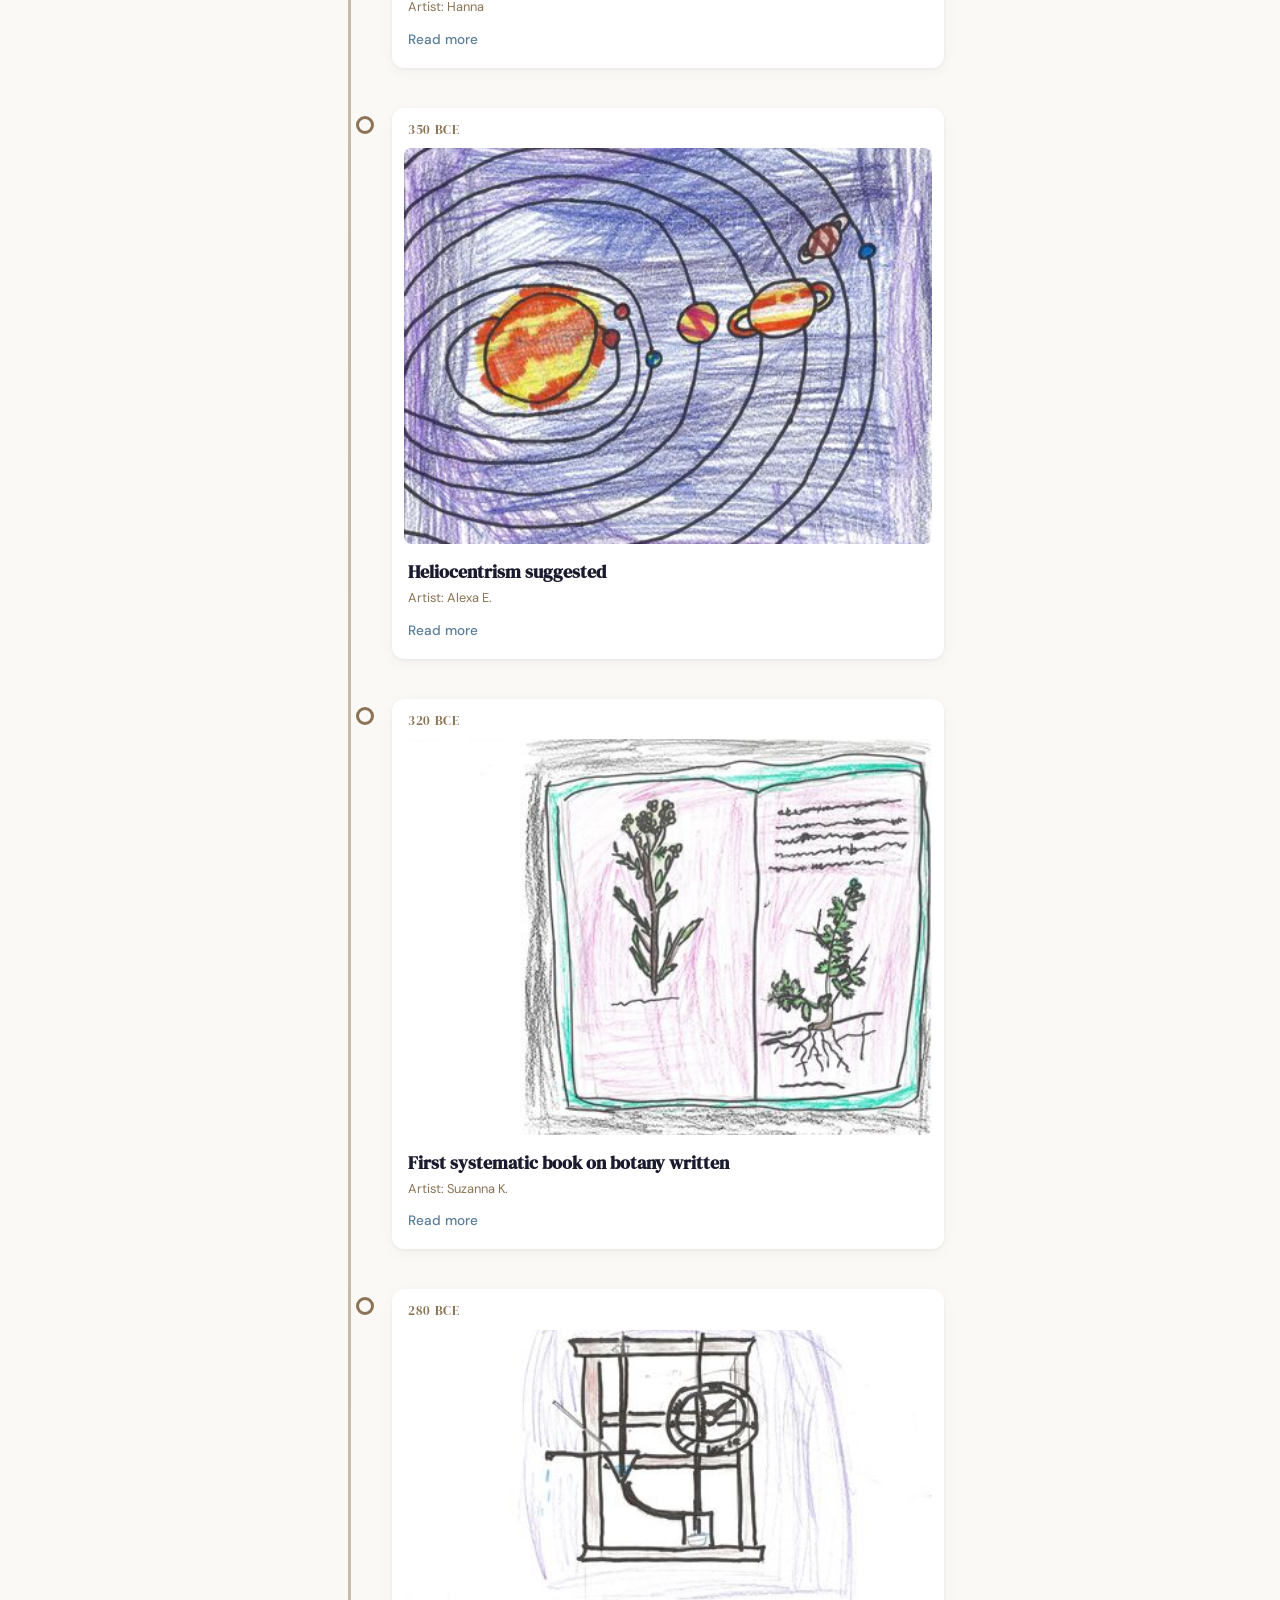
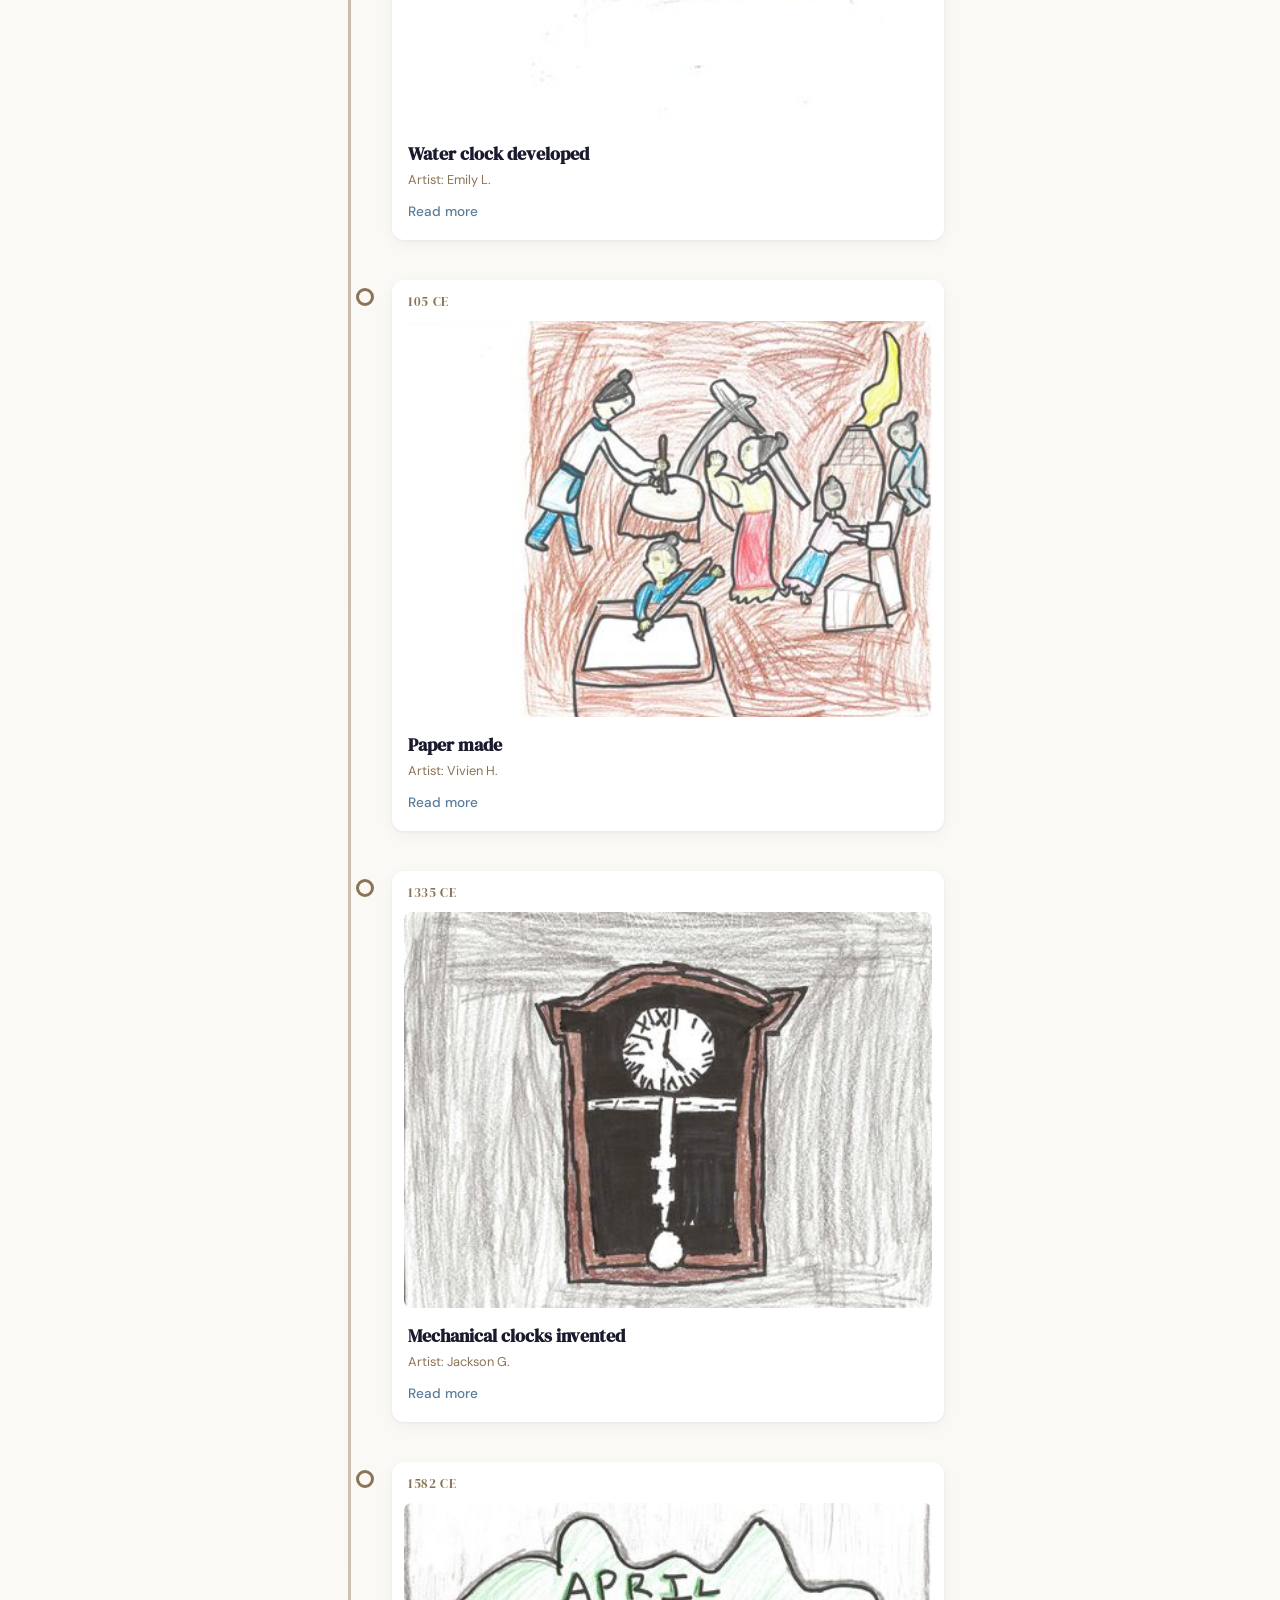
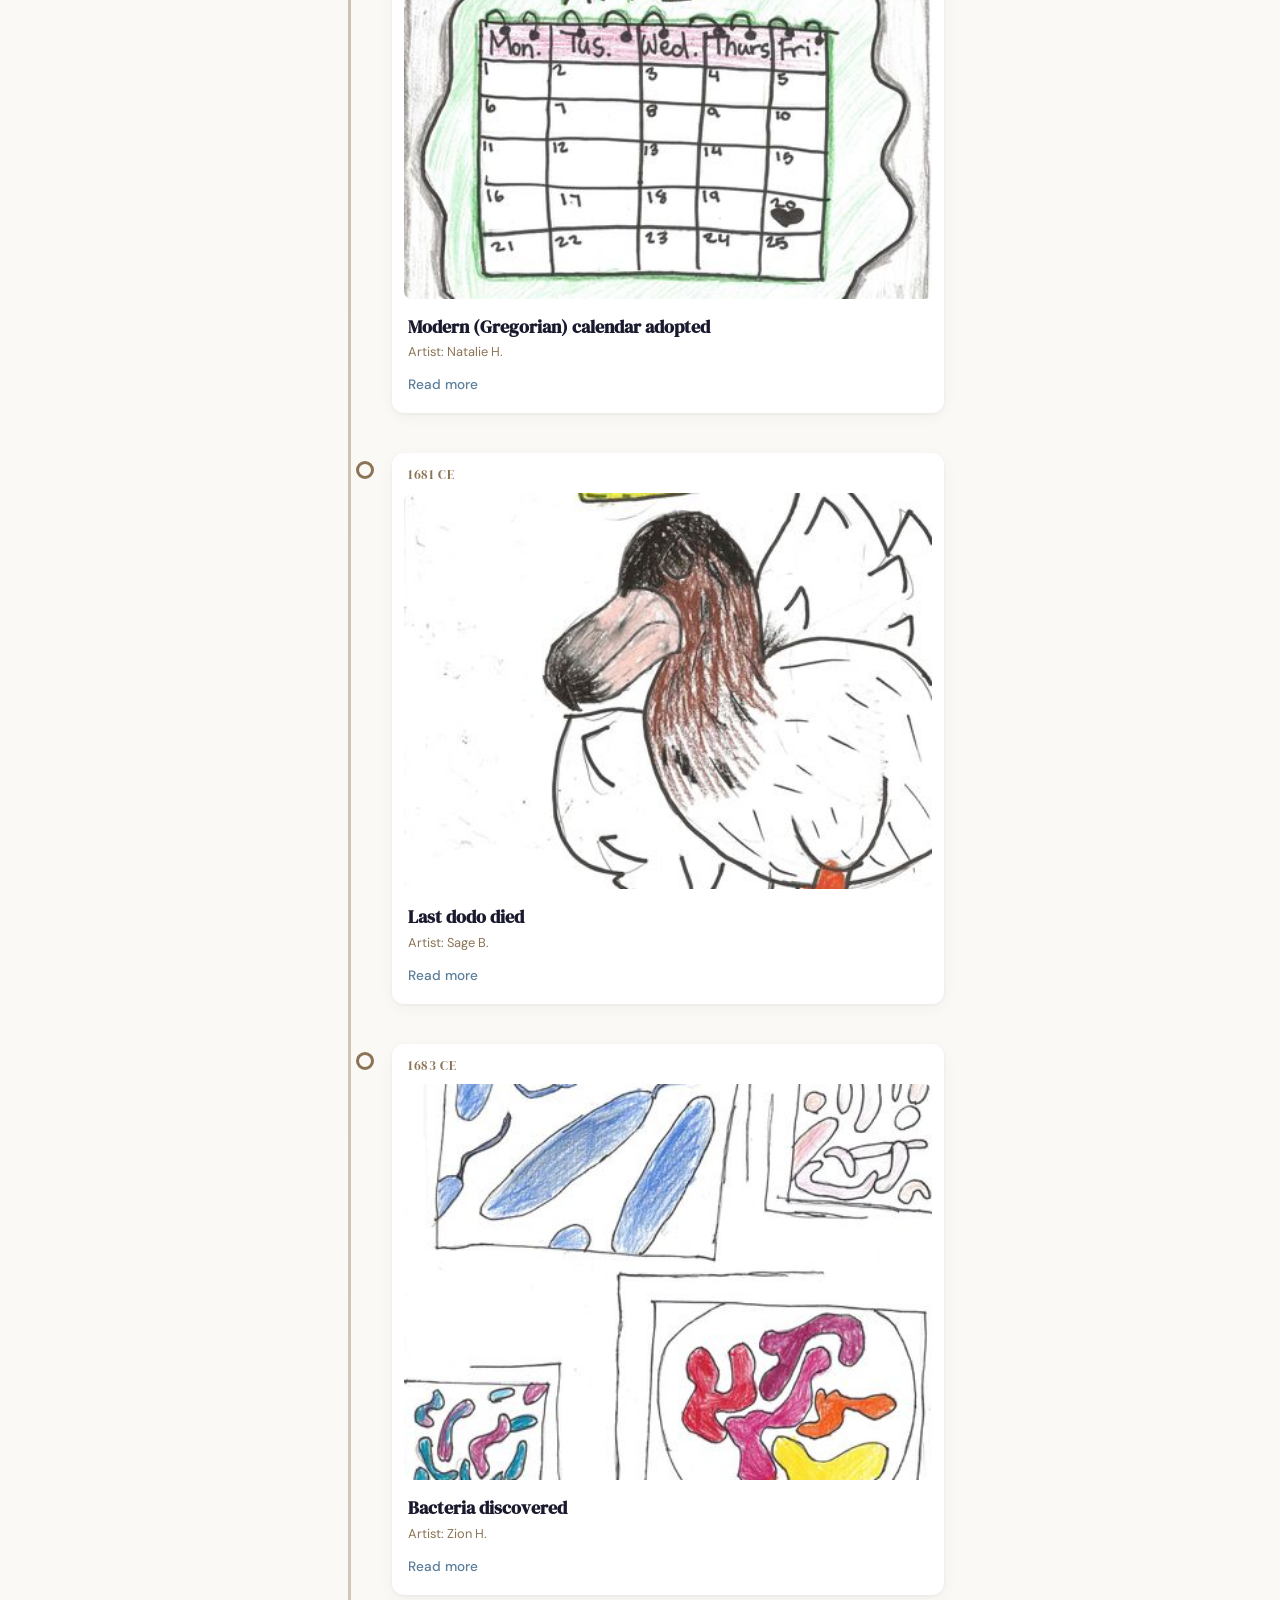
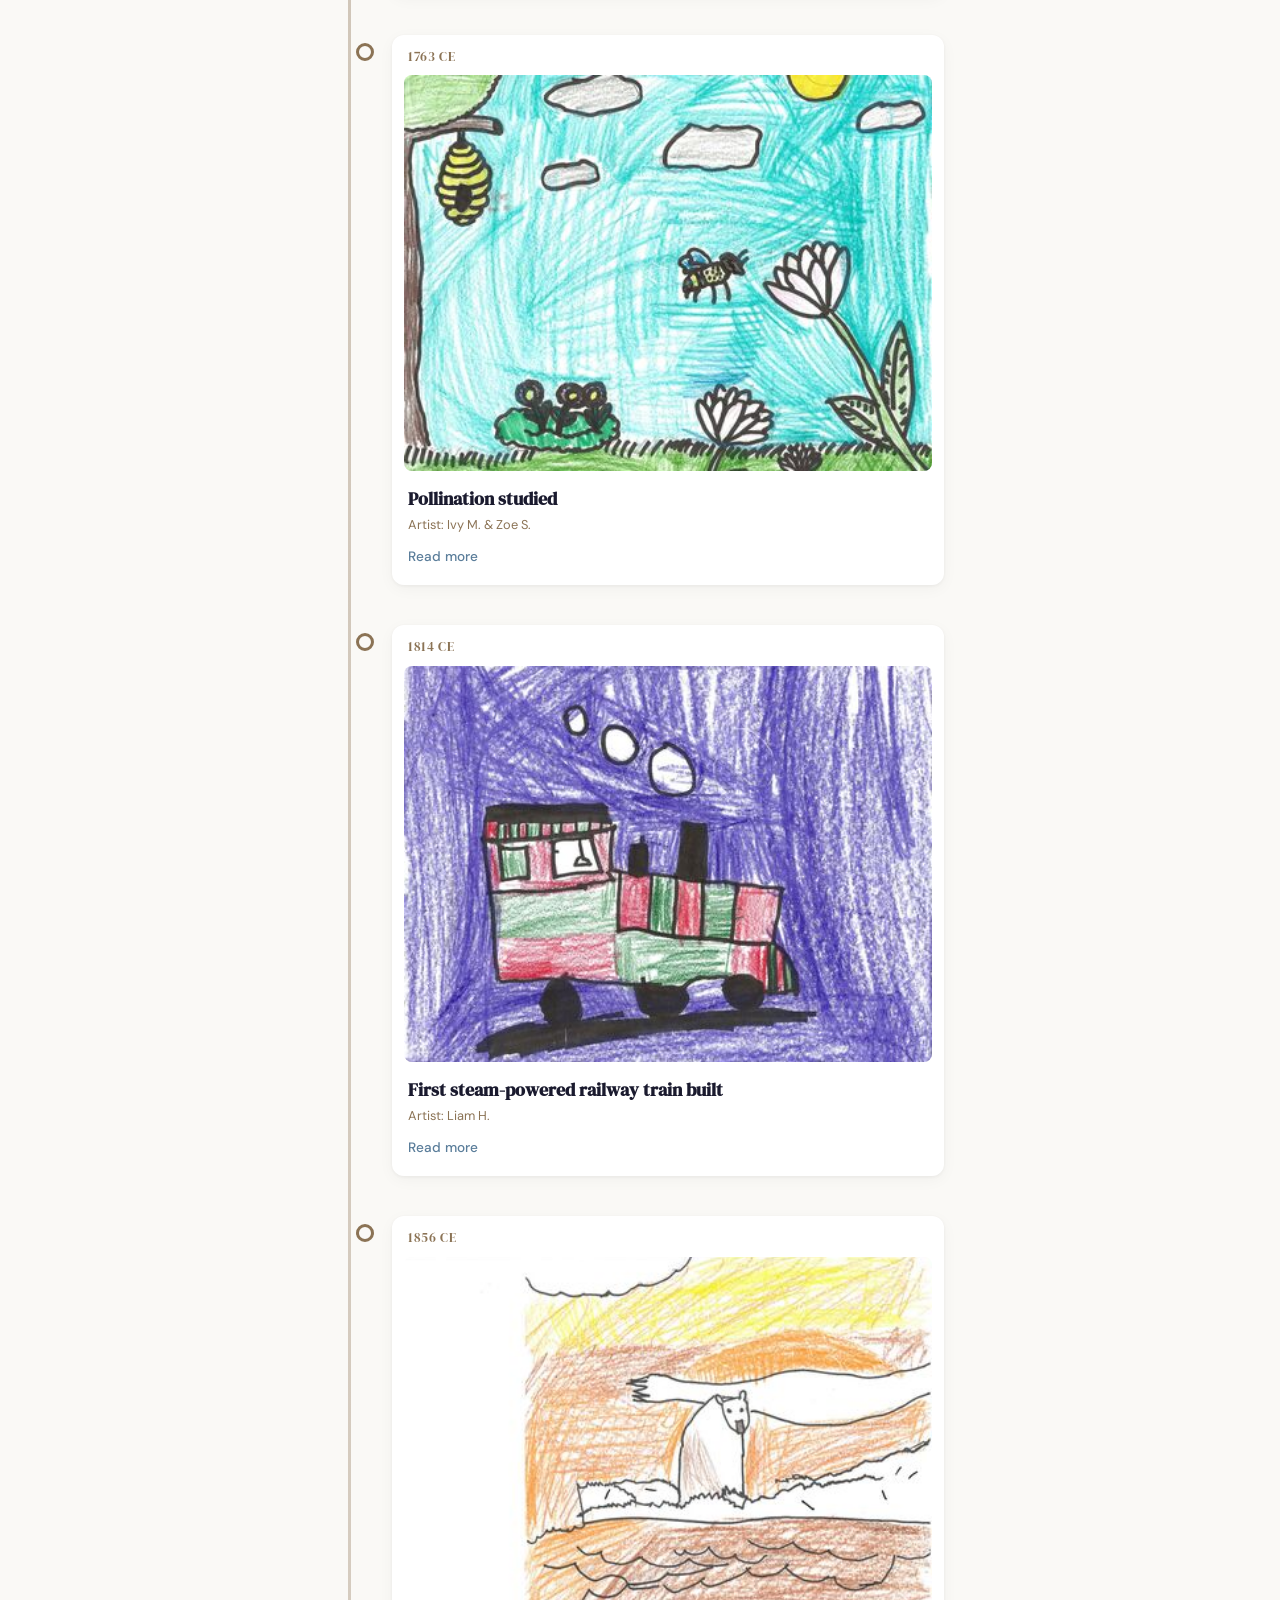
==== commit 827e3675: "Change subtitle to 'history of humans and nature' in all three languages Co-authored-by: Shelley <sh" ====
--- a/site/preview/index.html
+++ b/site/preview/index.html
@@ -7,7 +7,7 @@
   <title>Medfield Timeline — Preview</title>
   <meta name="description" content="A walk through the history of everything — artwork by Medfield students on a fence.">
   <meta name="robots" content="noindex, nofollow">
-  <link rel="stylesheet" href="style.css">
+  <link rel="stylesheet" href="style.css?v=20260404b">
   <link rel="preconnect" href="https://fonts.googleapis.com">
   <link rel="preconnect" href="https://fonts.gstatic.com" crossorigin>
   <link href="https://fonts.googleapis.com/css2?family=DM+Sans:wght@400;500;700&family=DM+Serif+Display&family=Noto+Sans+Devanagari:wght@400;500;700&display=swap" rel="stylesheet">
@@ -34,6 +34,6 @@
     <p>Artwork by students of Medfield, Baltimore</p>
   </footer>
 
-  <script src="app.js"></script>
+  <script src="app.js?v=20260404b"></script>
 </body>
 </html>
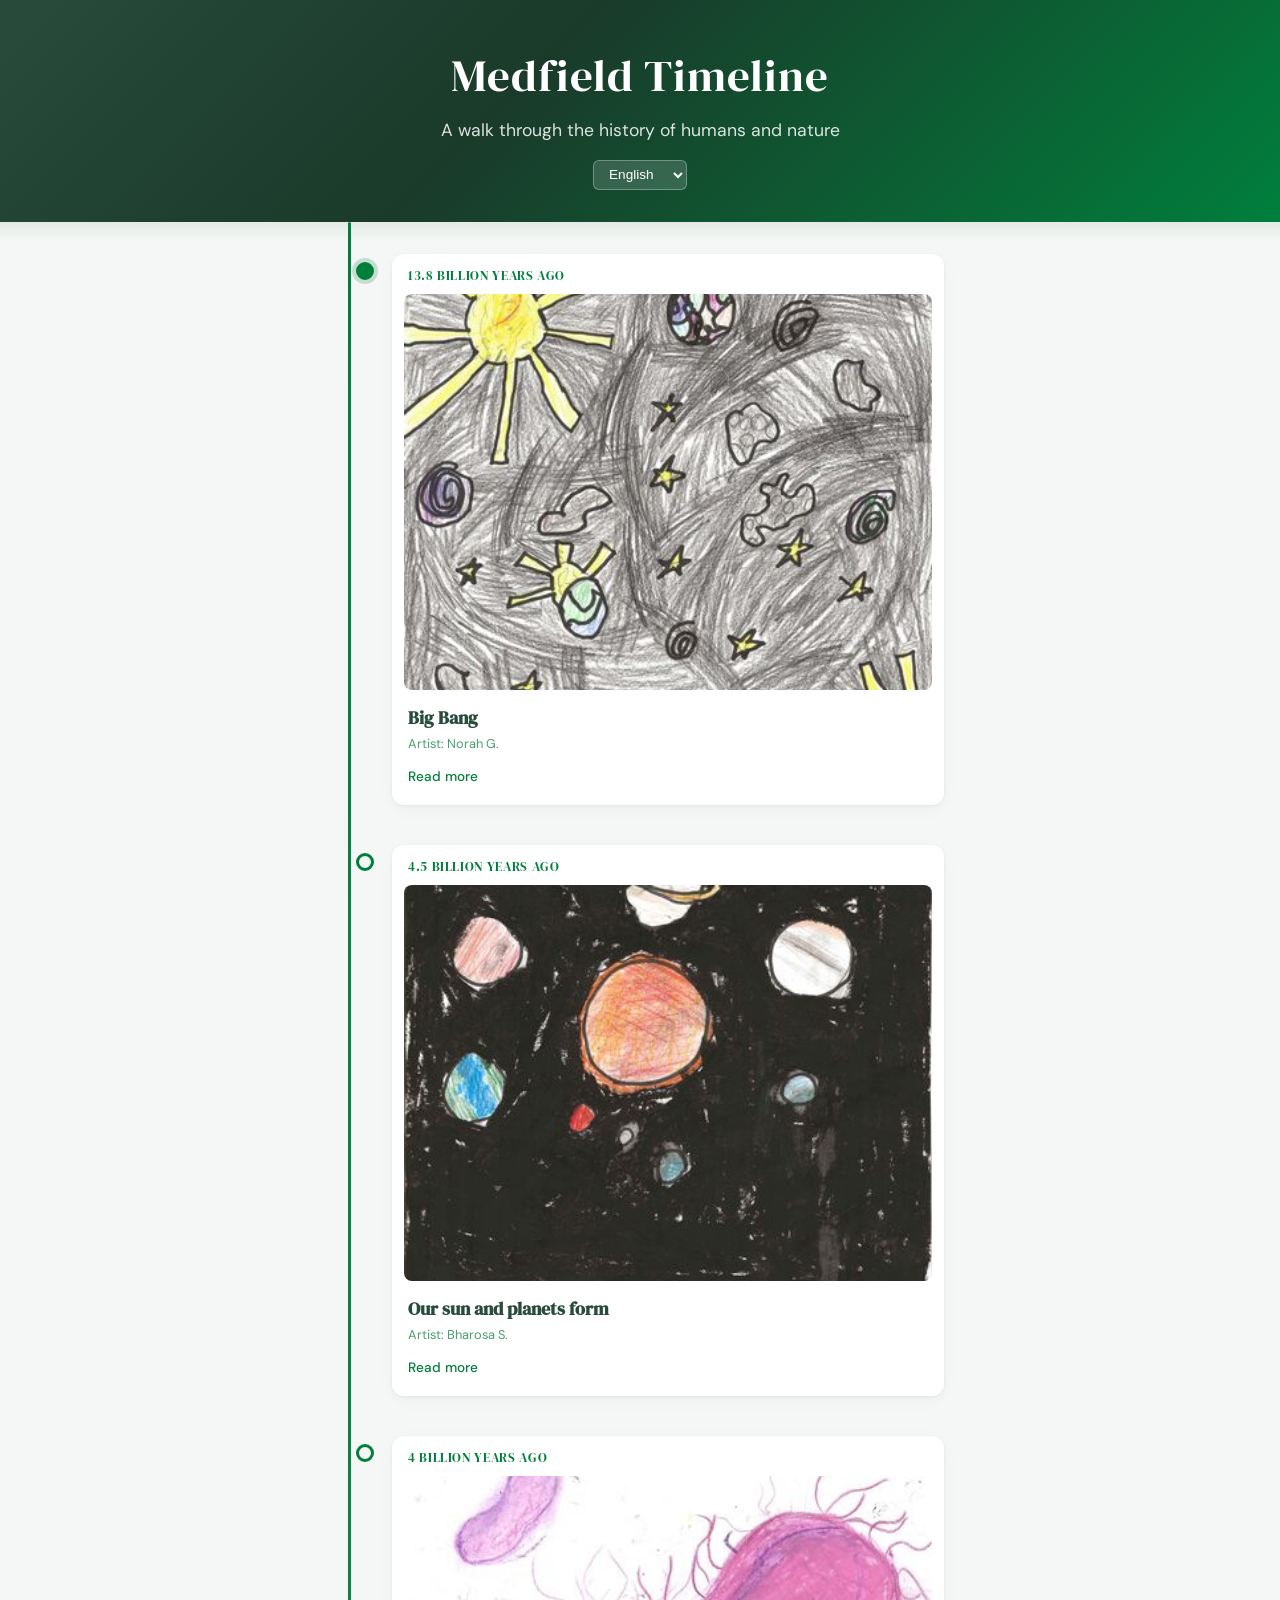
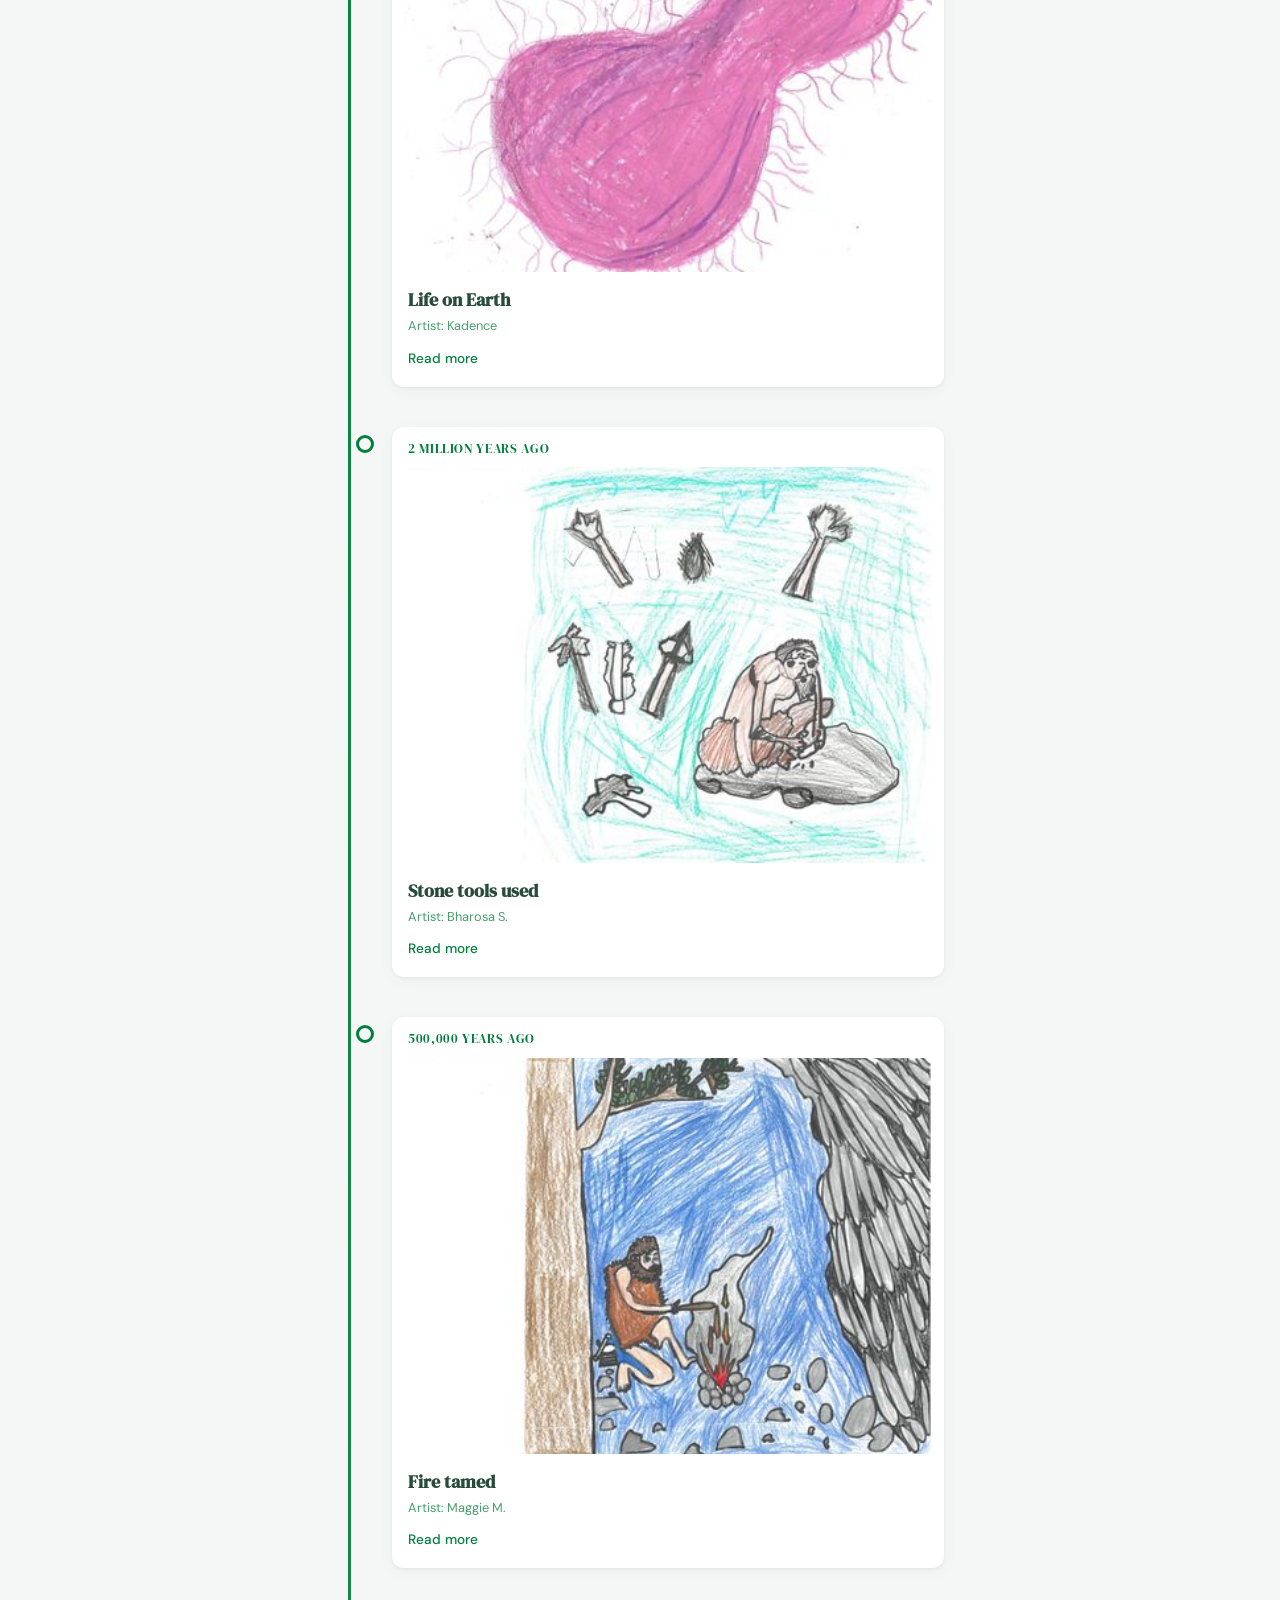
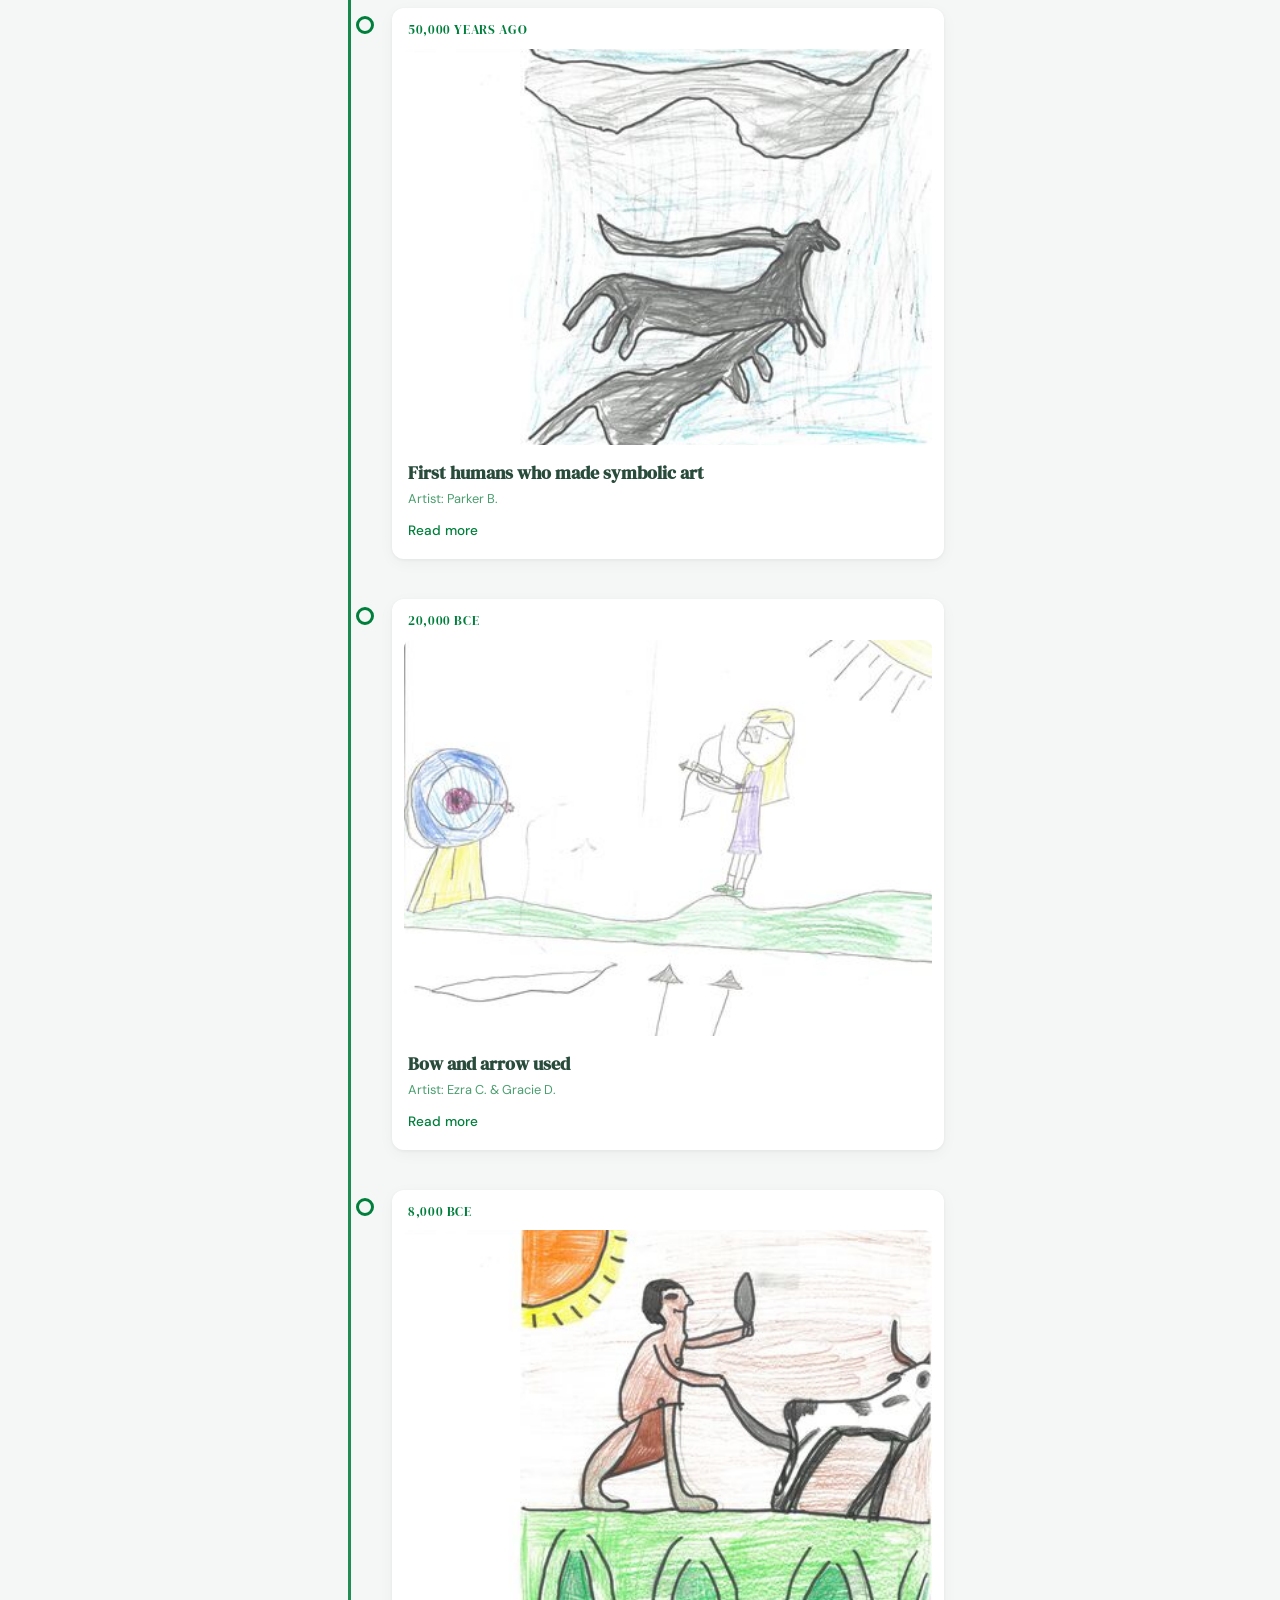
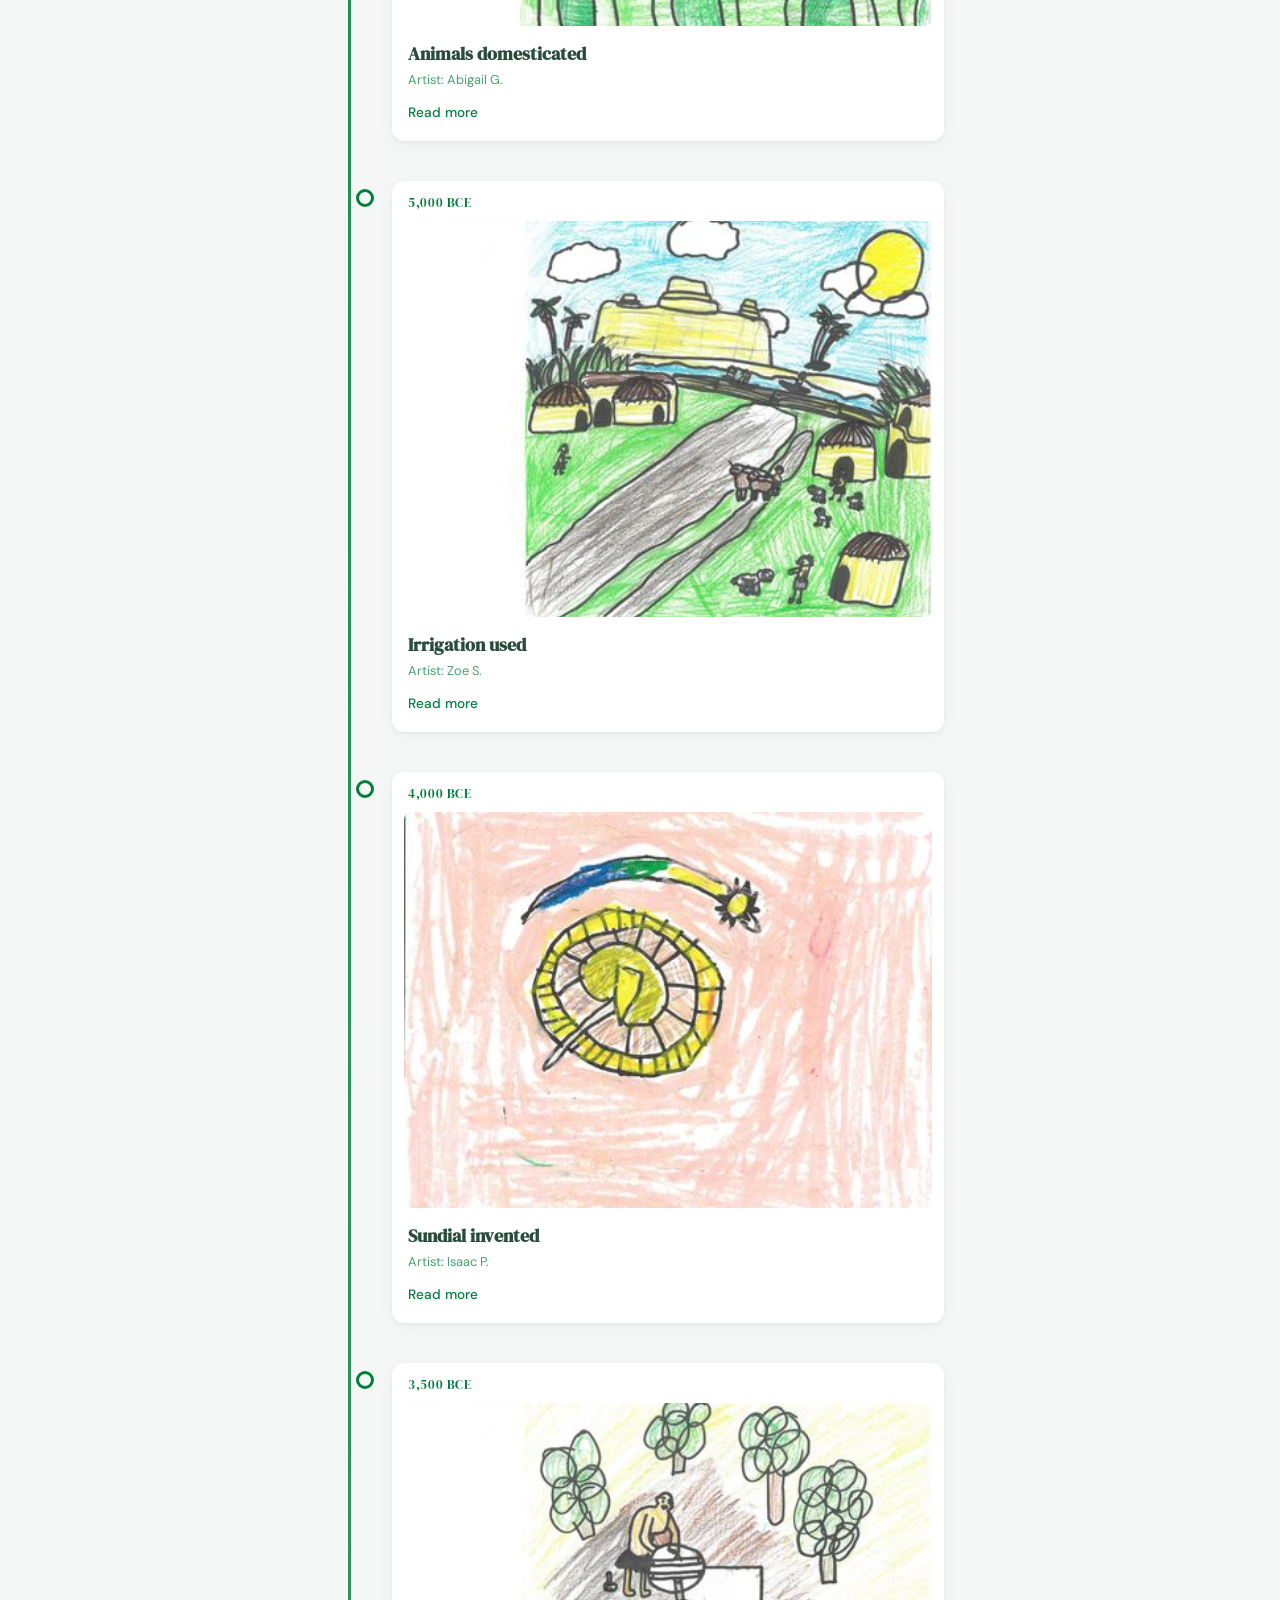
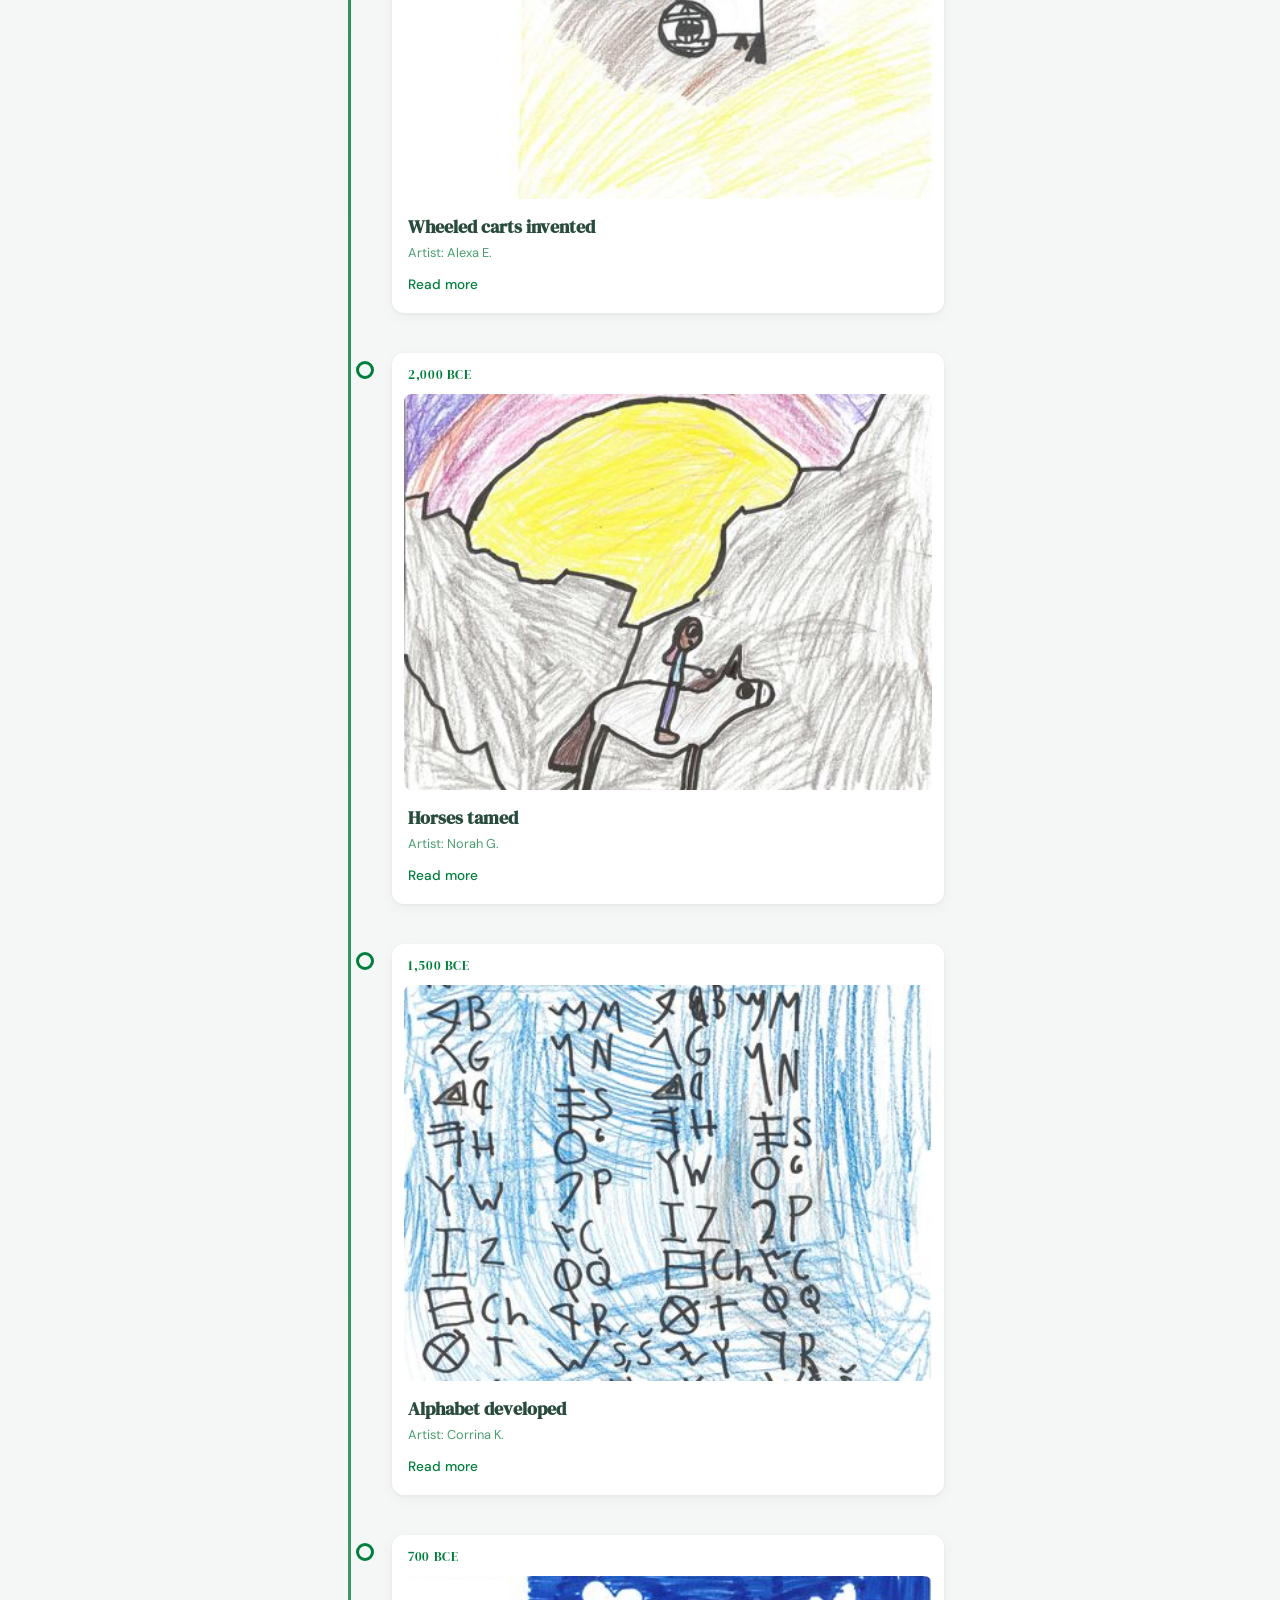
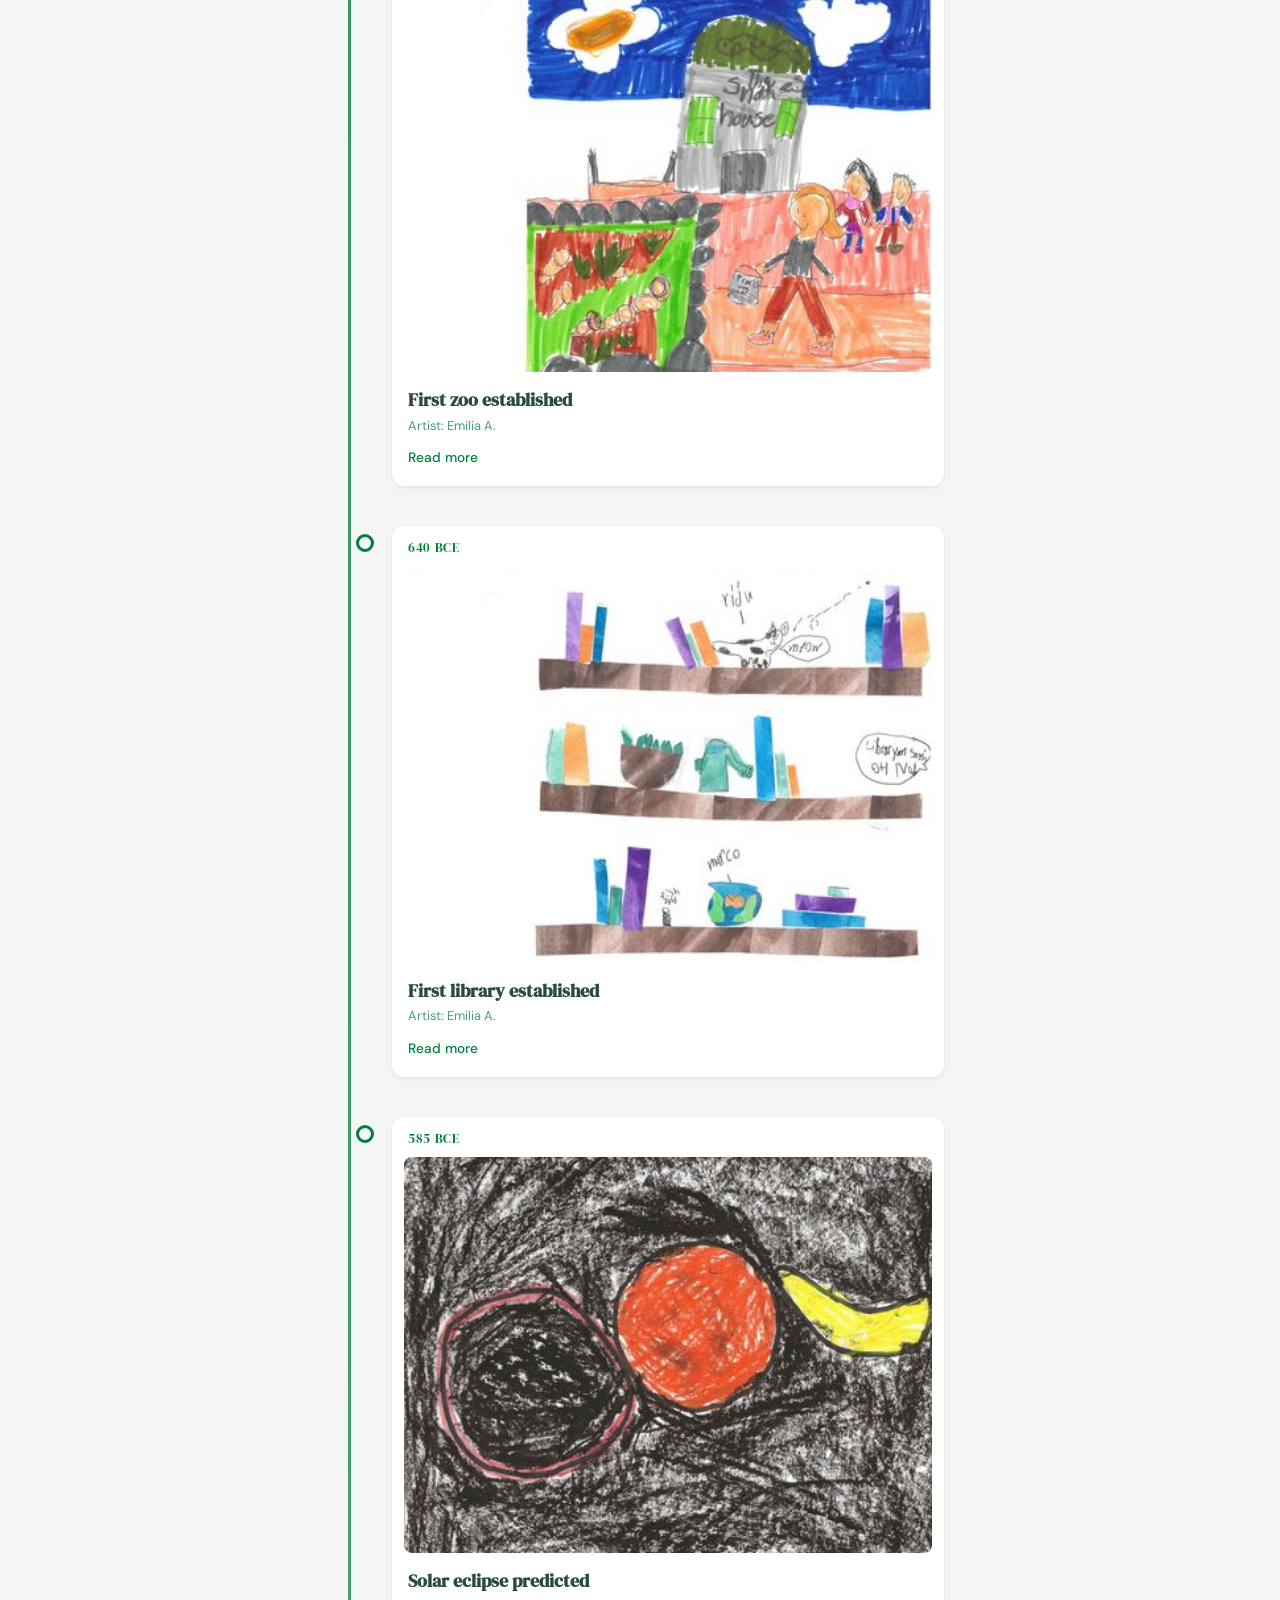
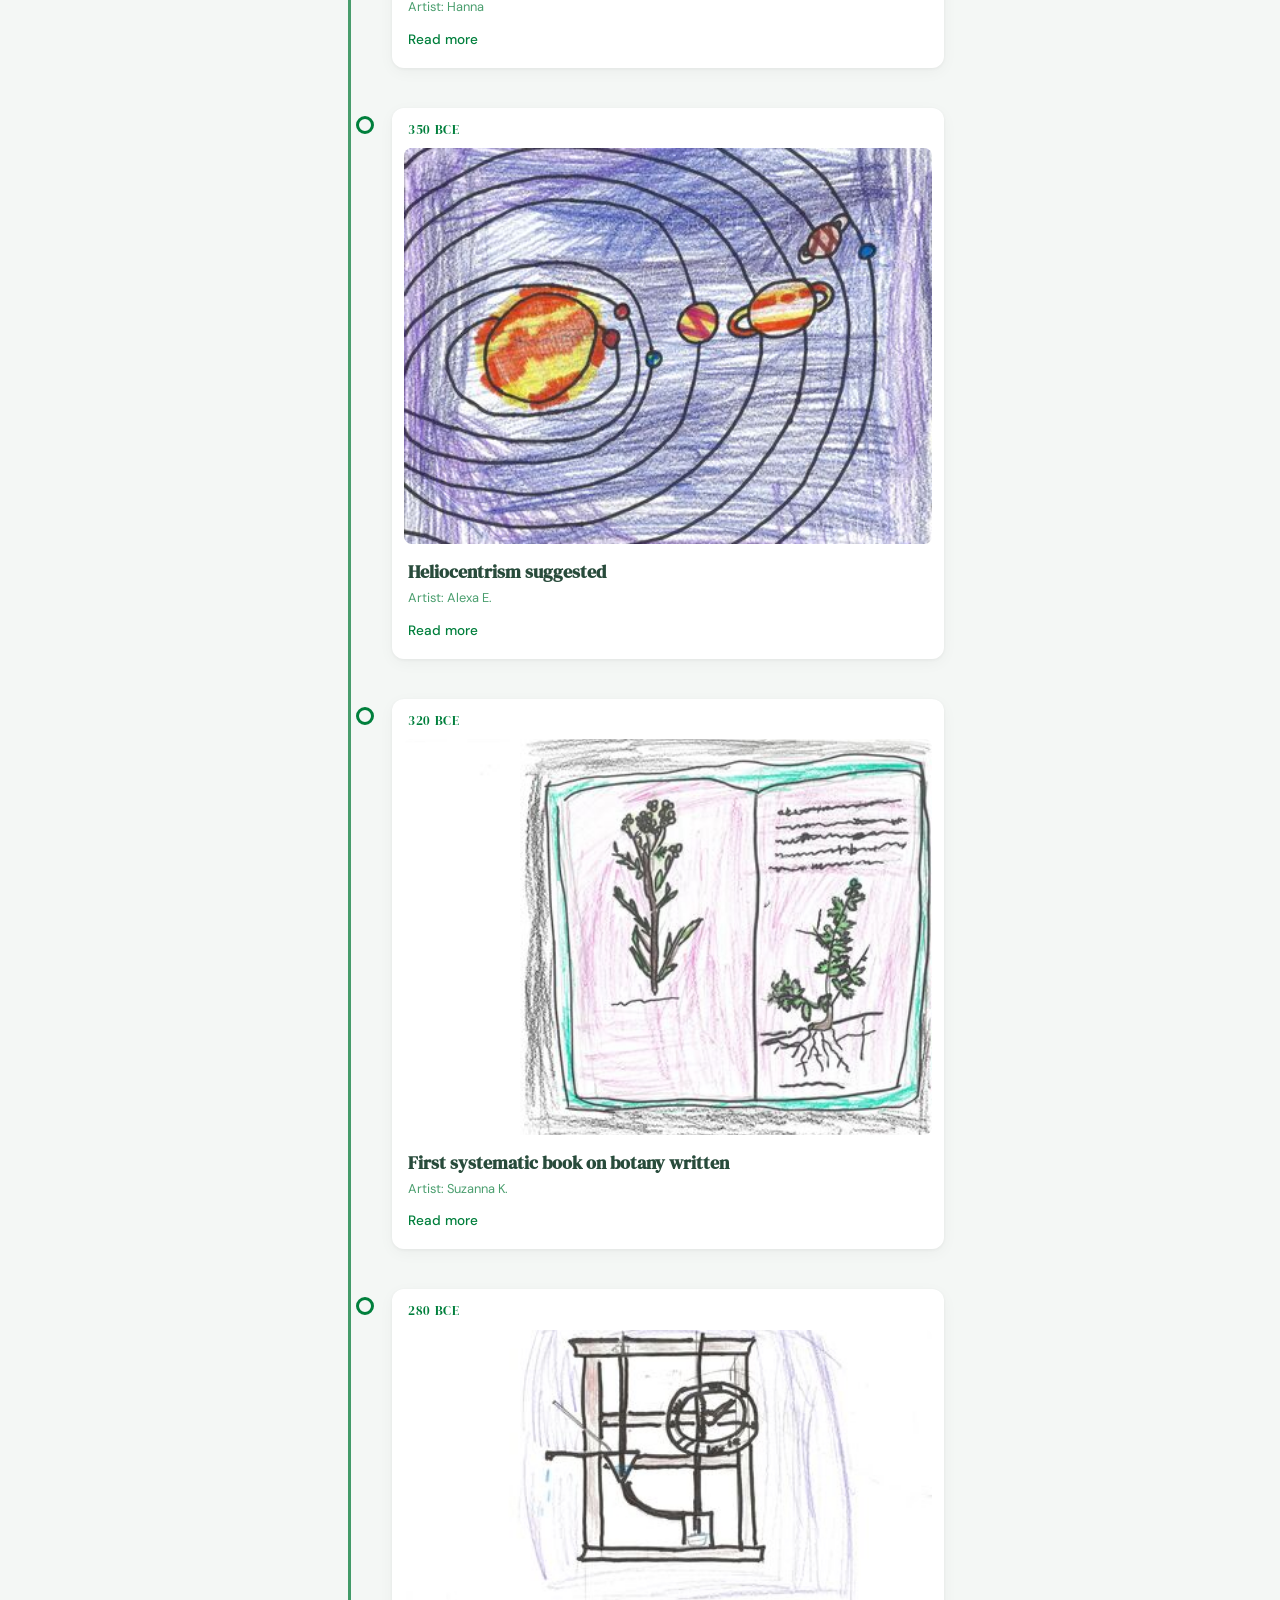
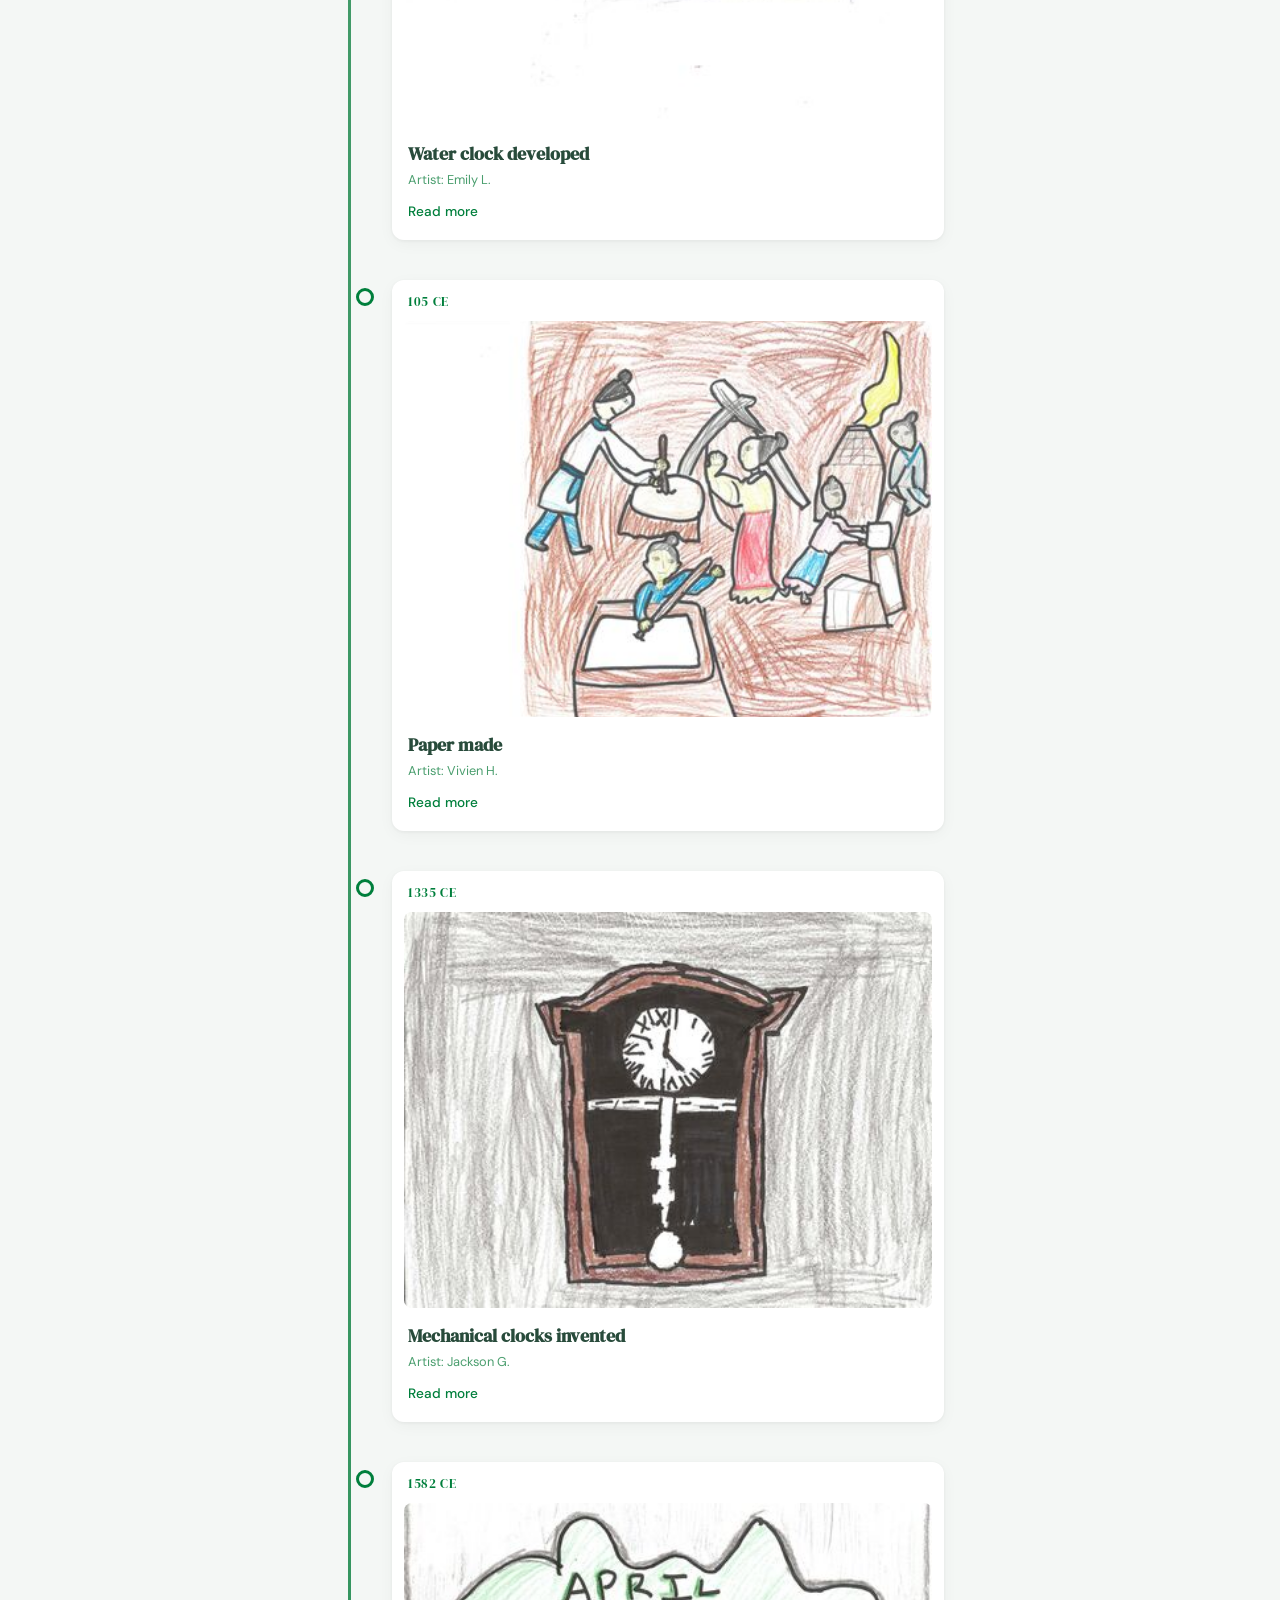
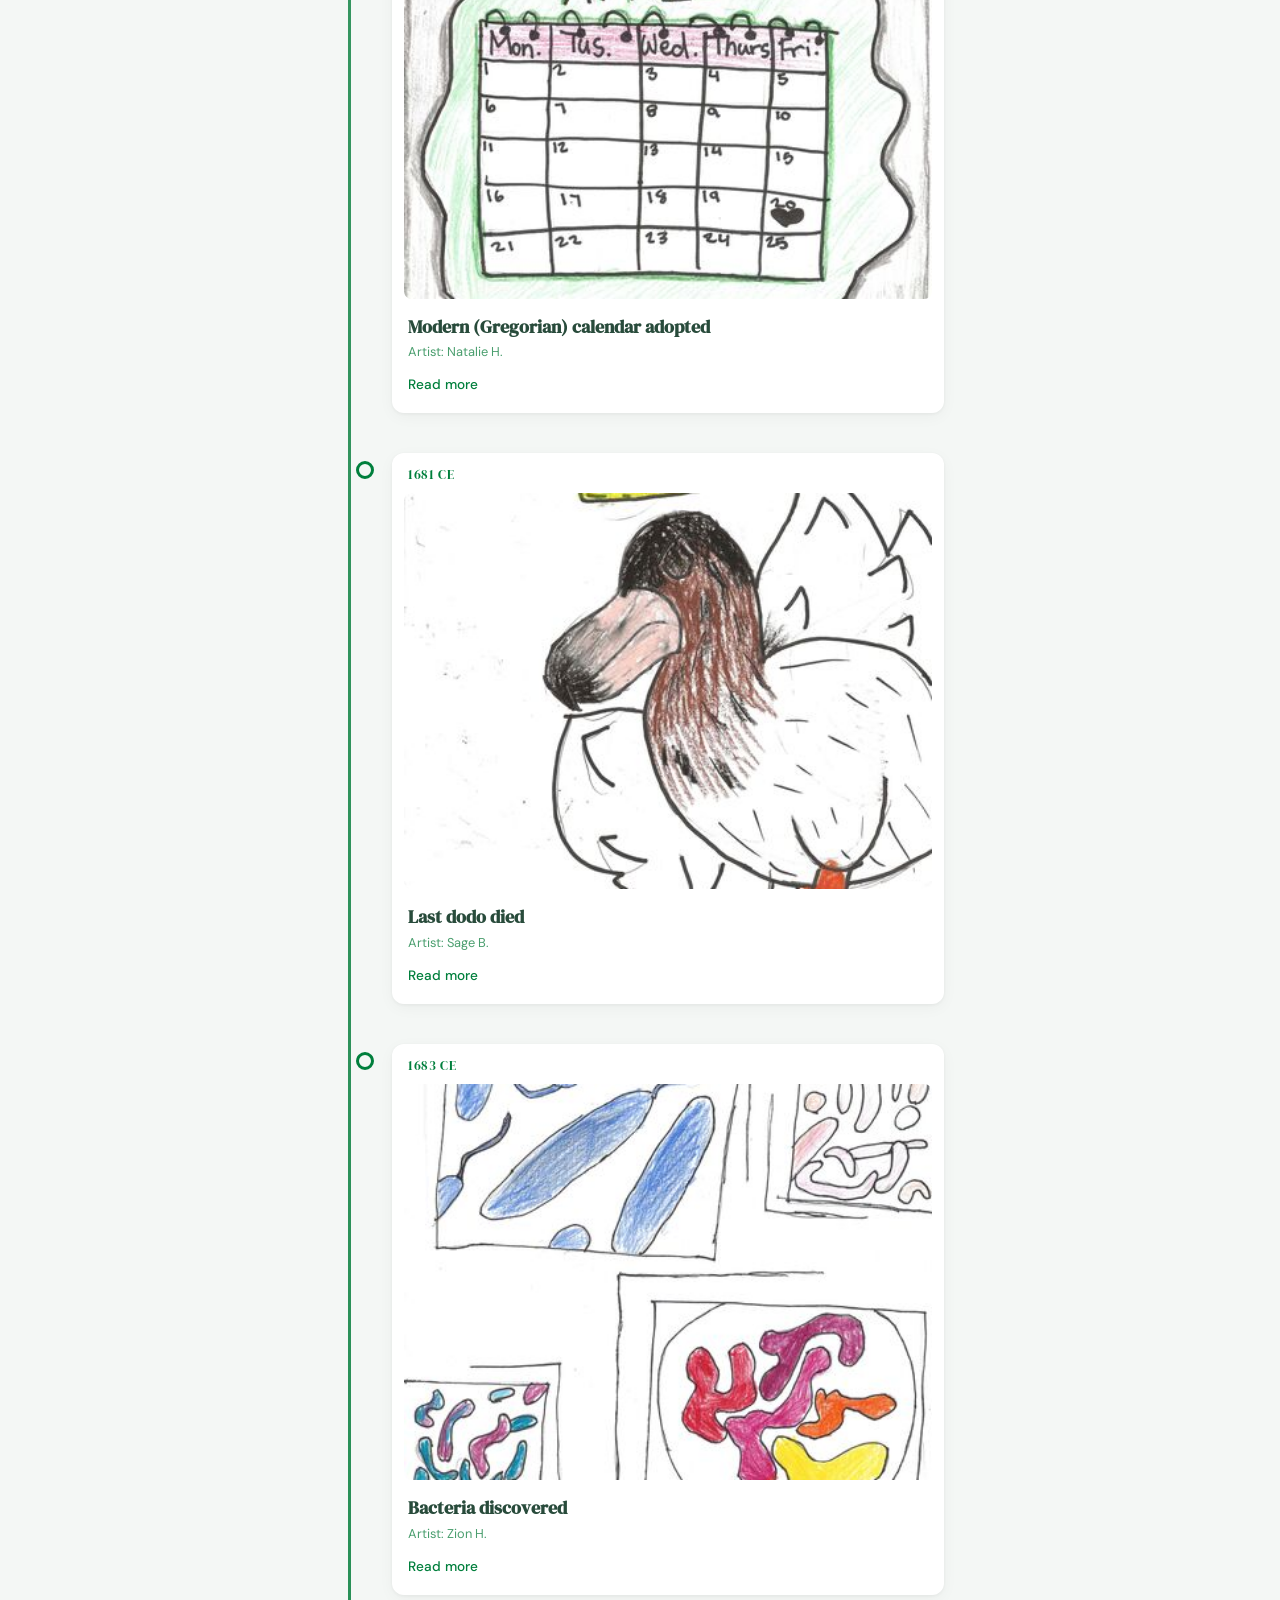
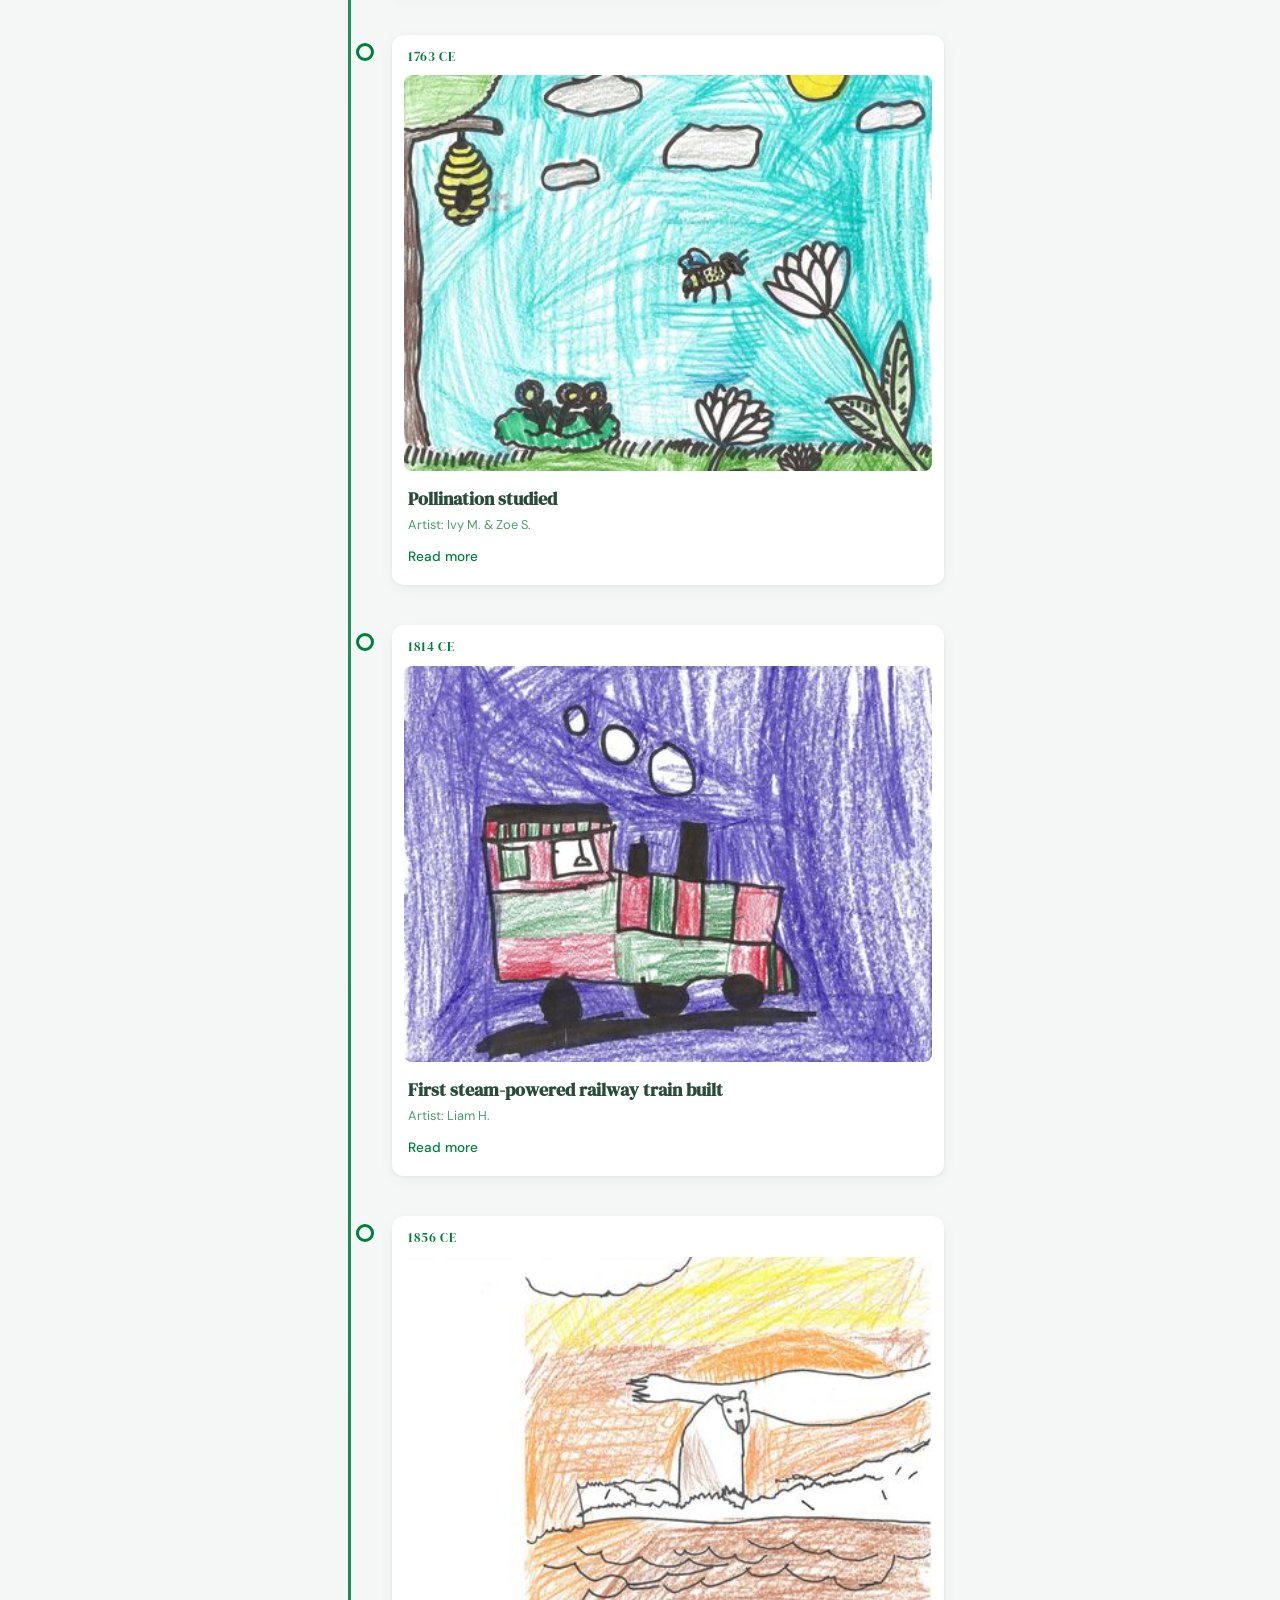
==== commit 7ff1be4e: "Green color scheme inspired by Humans and Nature sign - Header: dark-to-bright green gradient (#284B" ====
--- a/site/preview/index.html
+++ b/site/preview/index.html
@@ -7,7 +7,7 @@
   <title>Medfield Timeline — Preview</title>
   <meta name="description" content="A walk through the history of everything — artwork by Medfield students on a fence.">
   <meta name="robots" content="noindex, nofollow">
-  <link rel="stylesheet" href="style.css?v=20260404b">
+  <link rel="stylesheet" href="style.css?v=20260404c">
   <link rel="preconnect" href="https://fonts.googleapis.com">
   <link rel="preconnect" href="https://fonts.gstatic.com" crossorigin>
   <link href="https://fonts.googleapis.com/css2?family=DM+Sans:wght@400;500;700&family=DM+Serif+Display&family=Noto+Sans+Devanagari:wght@400;500;700&display=swap" rel="stylesheet">
@@ -34,6 +34,6 @@
     <p>Artwork by students of Medfield, Baltimore</p>
   </footer>
 
-  <script src="app.js?v=20260404b"></script>
+  <script src="app.js?v=20260404c"></script>
 </body>
 </html>
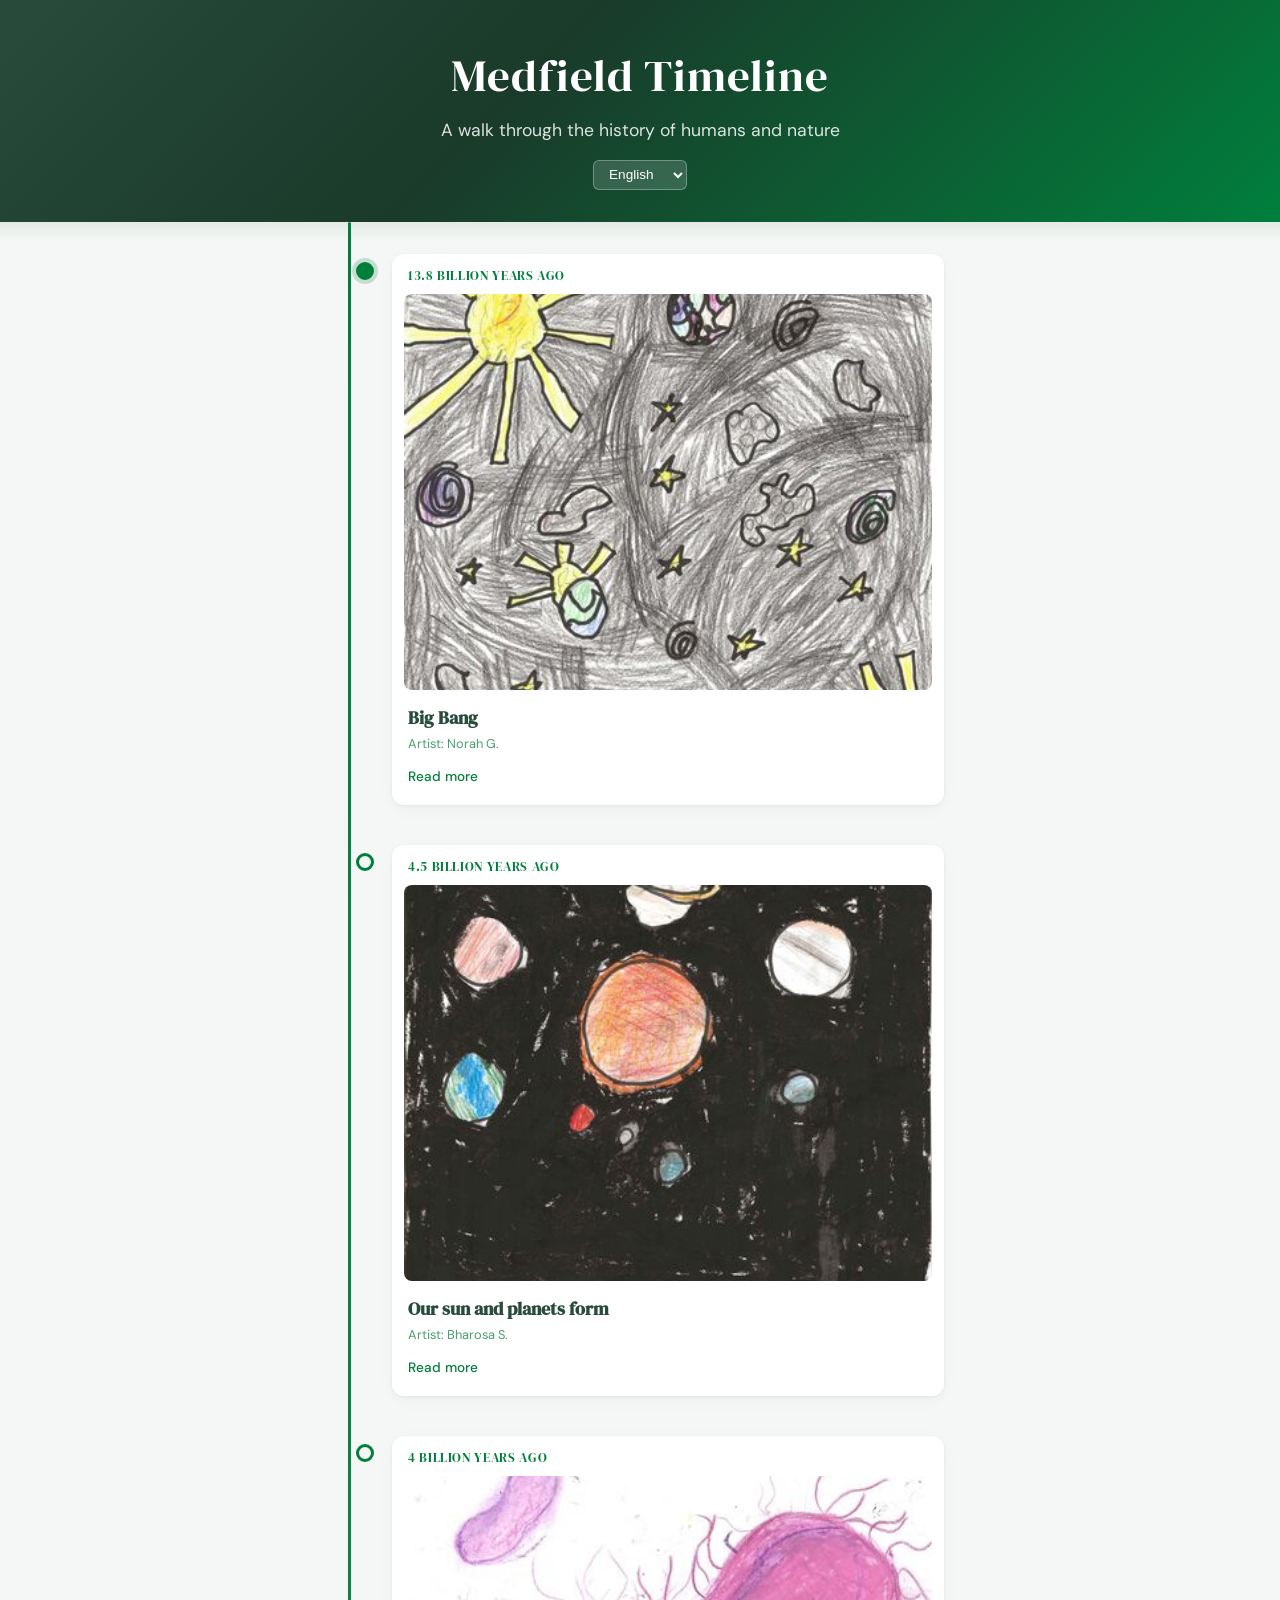
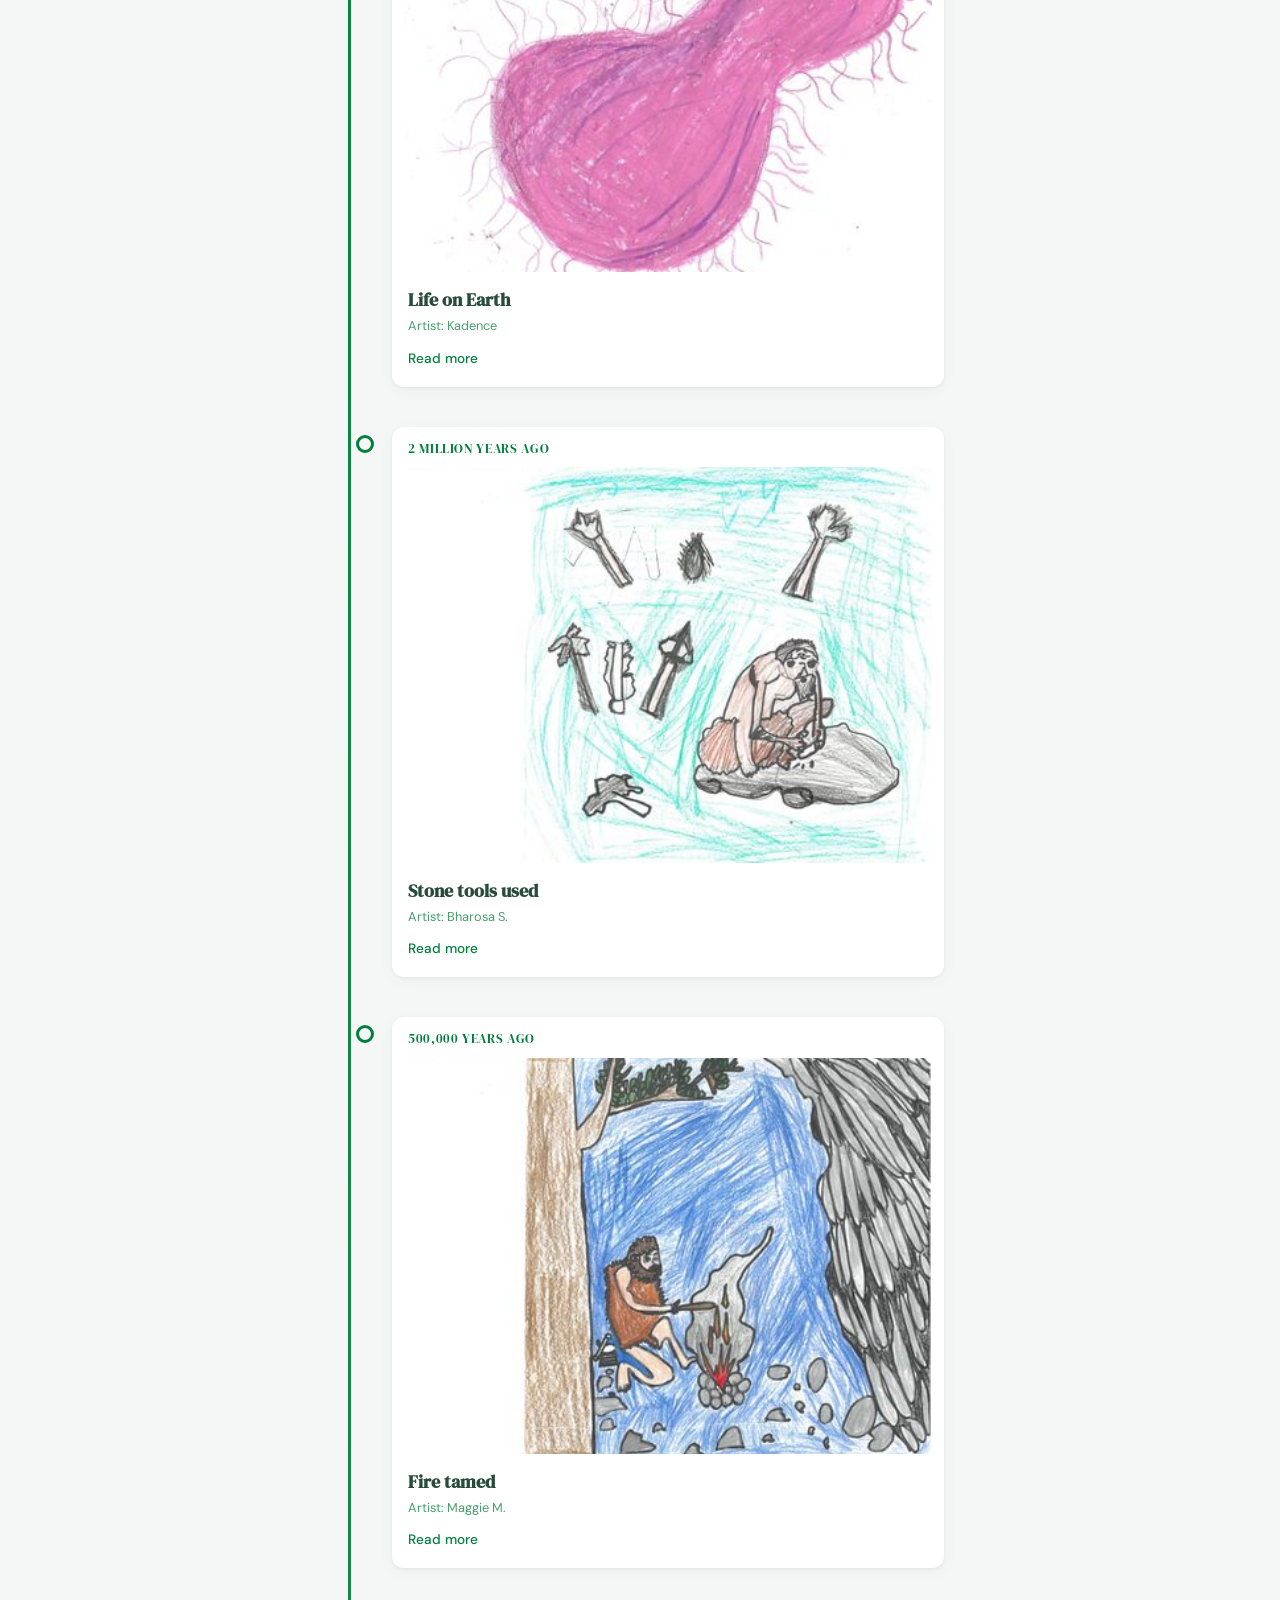
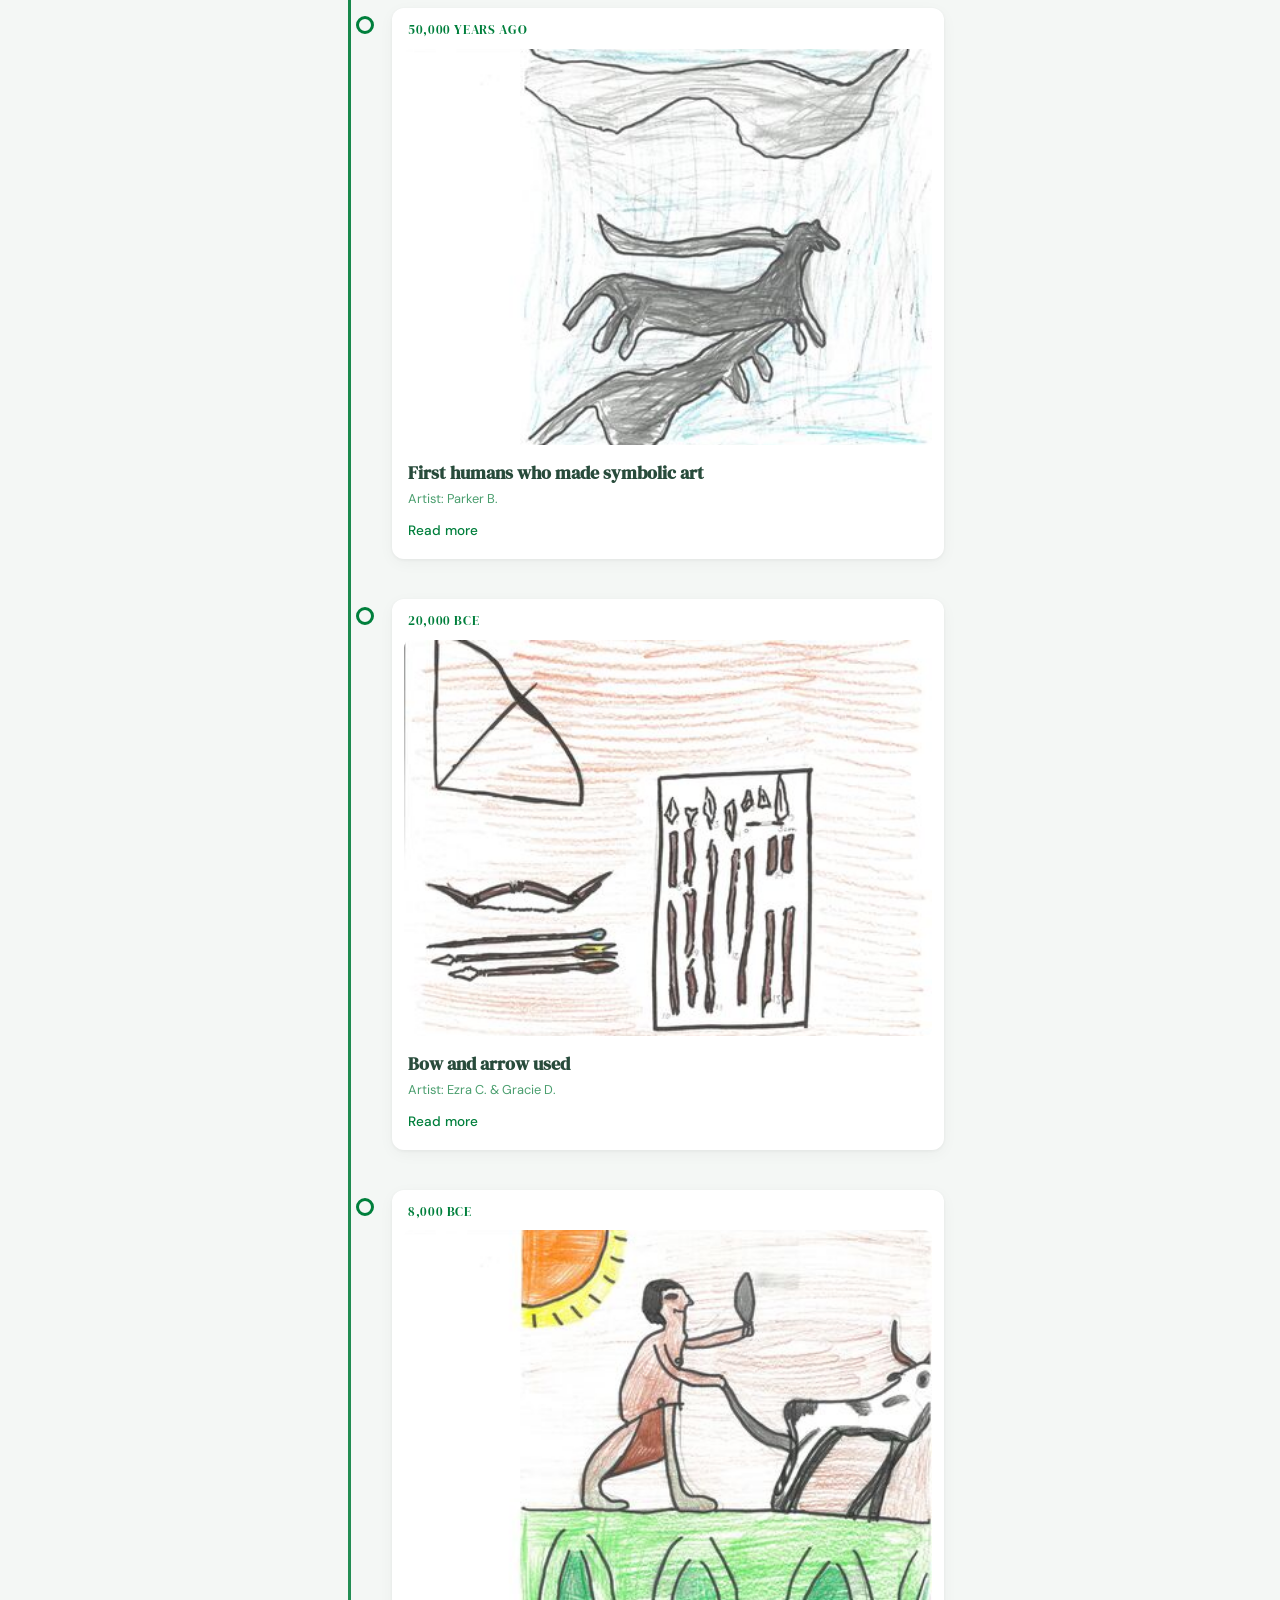
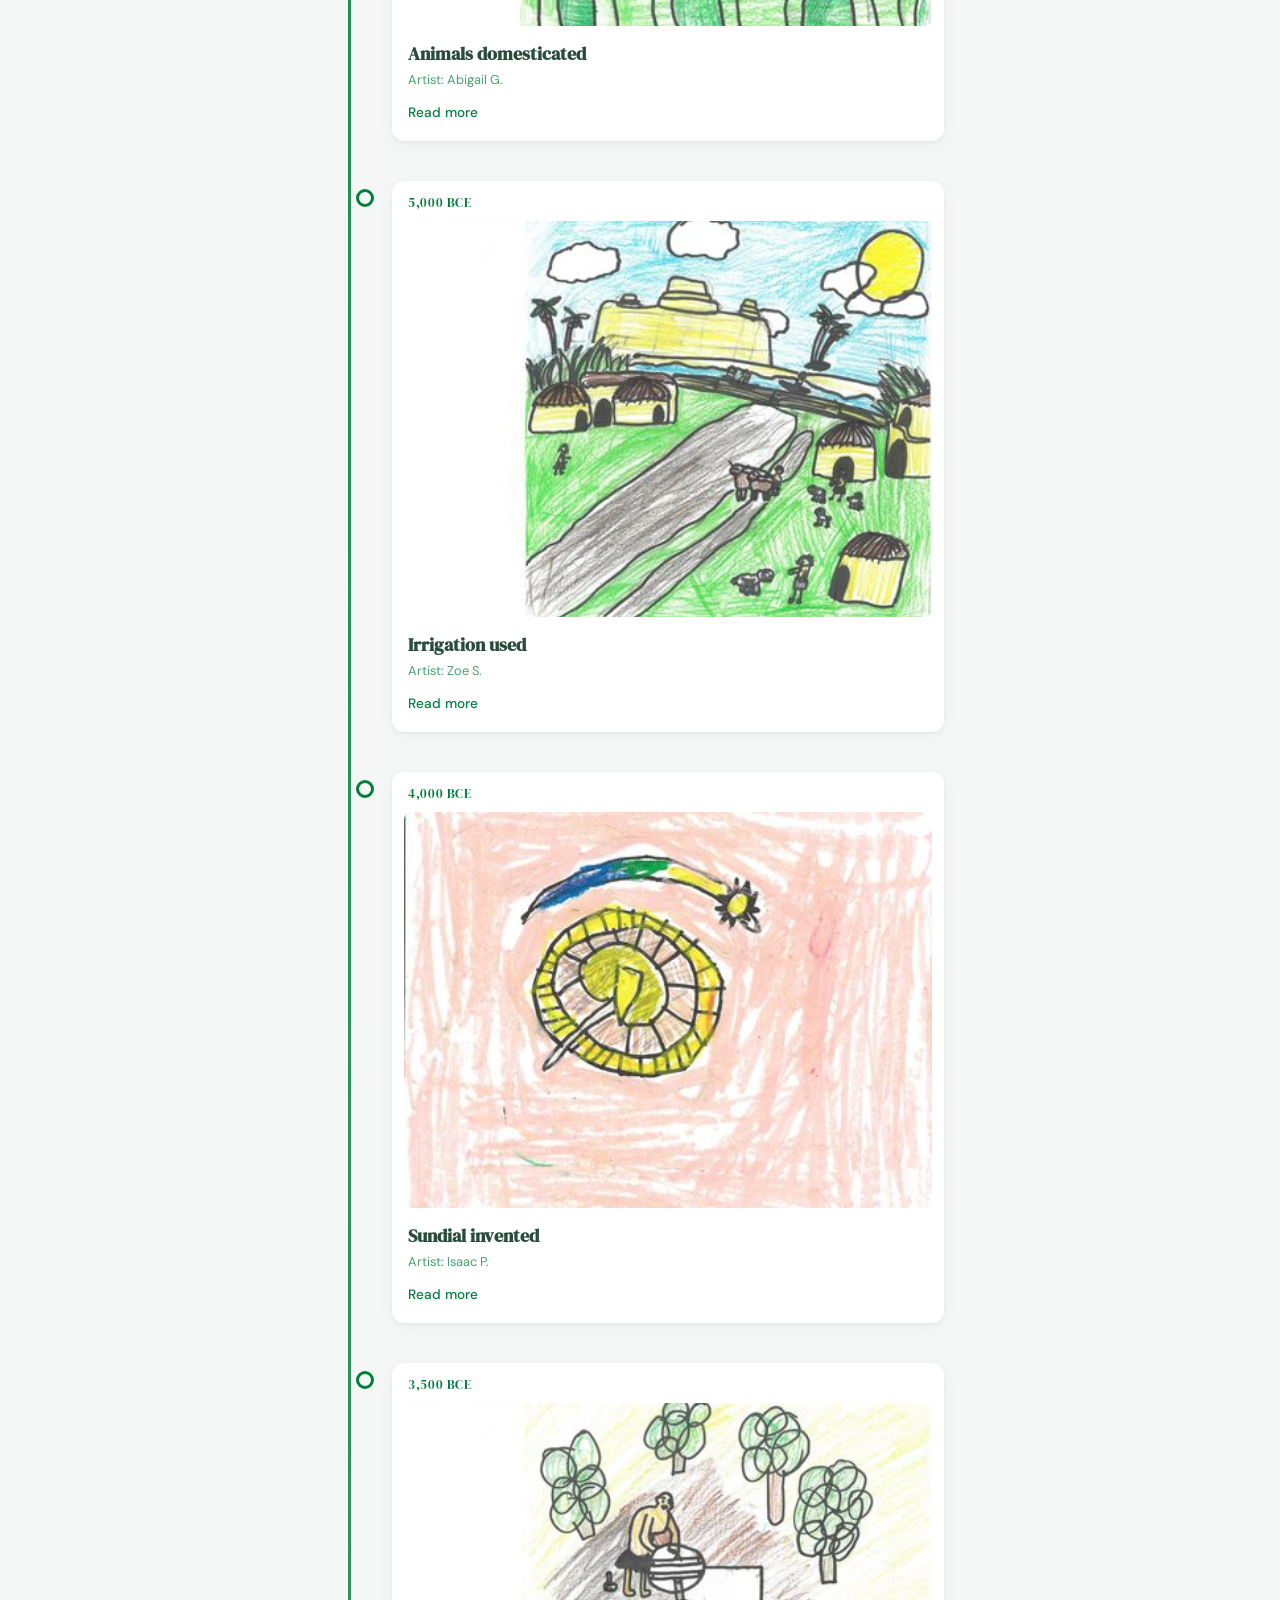
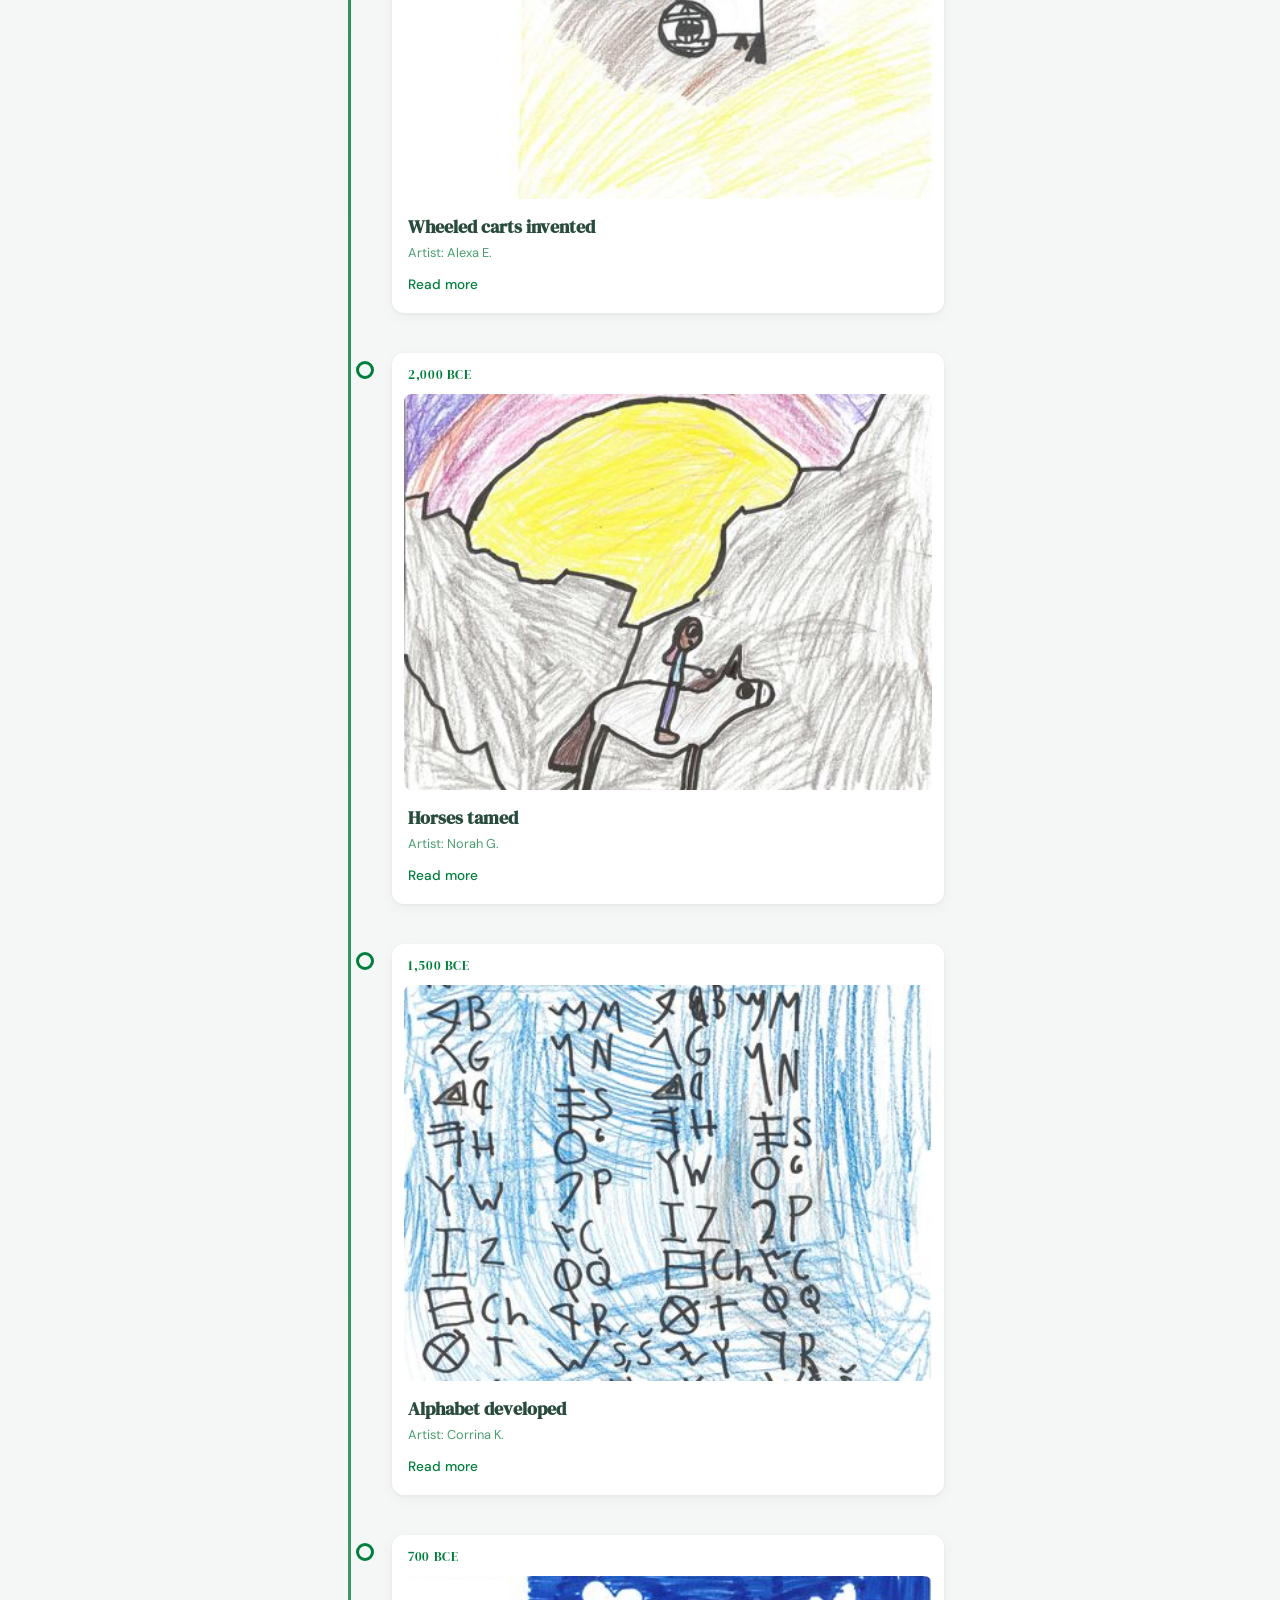
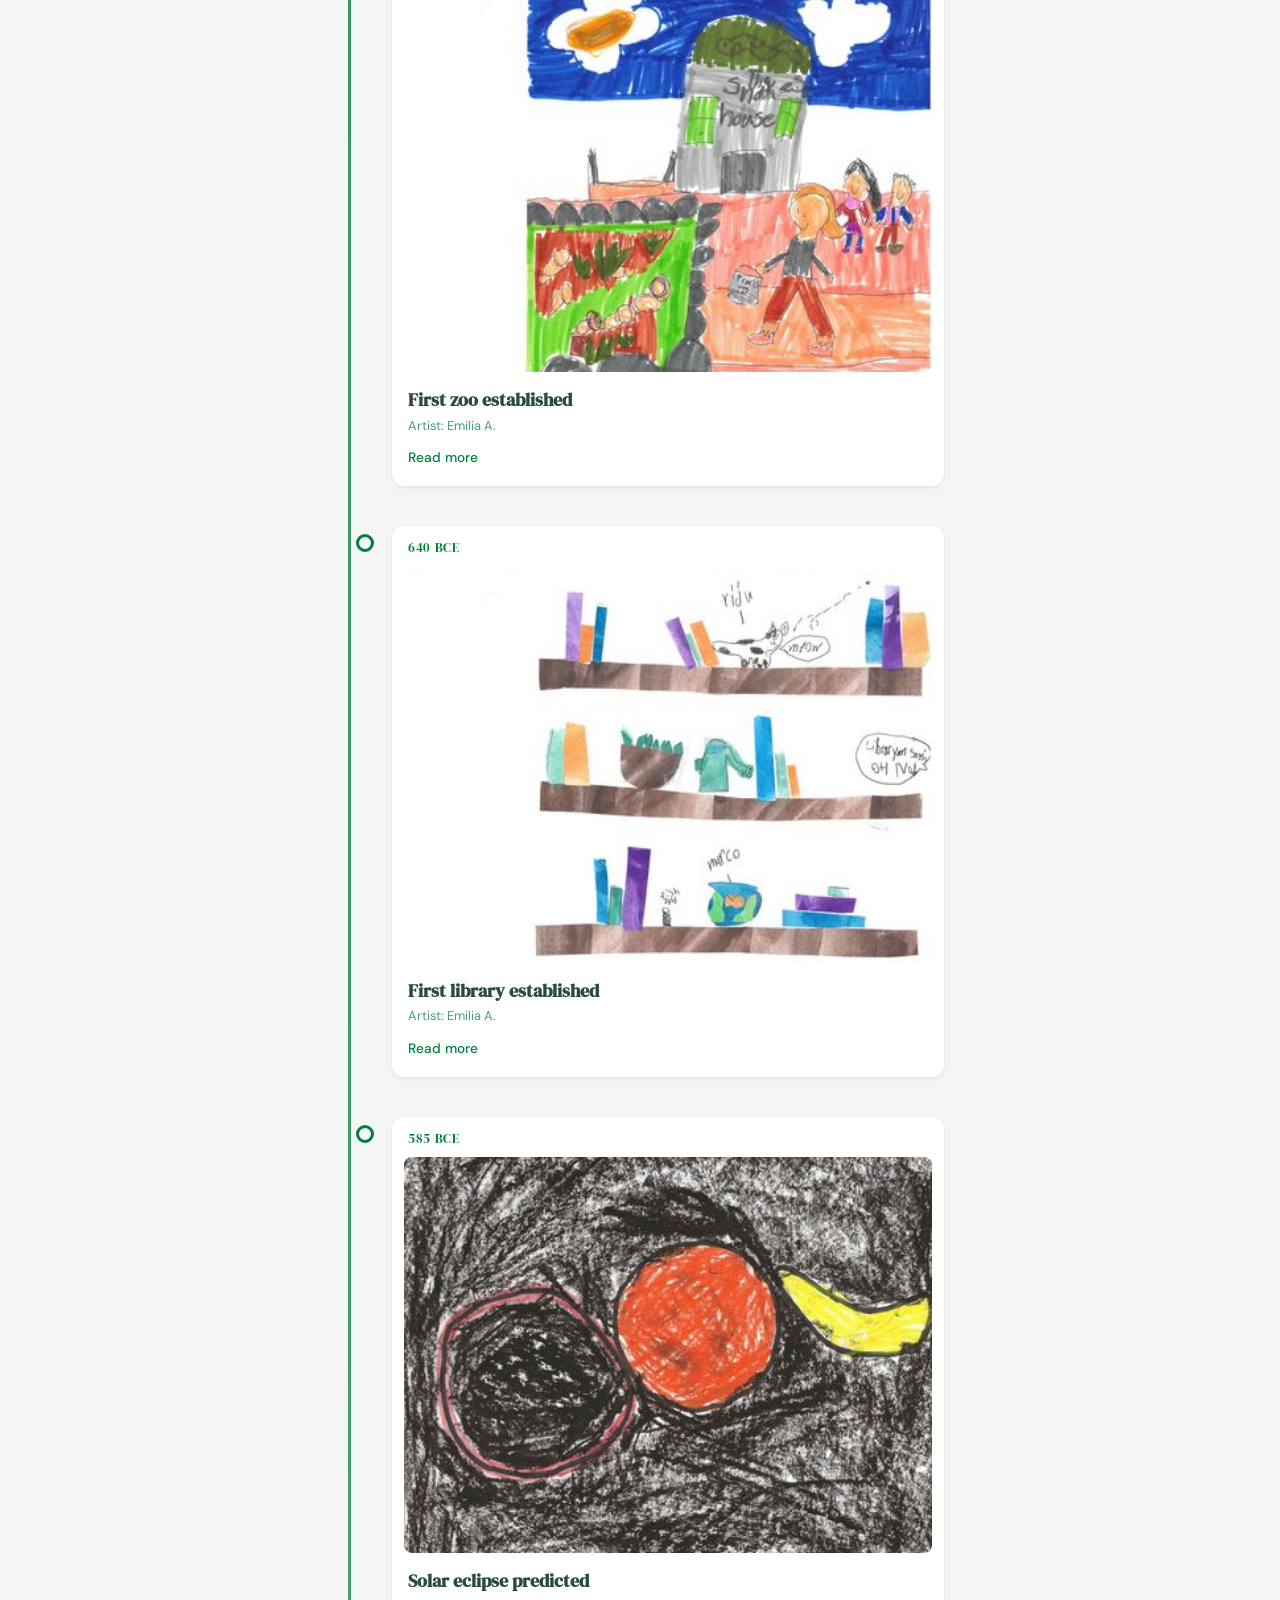
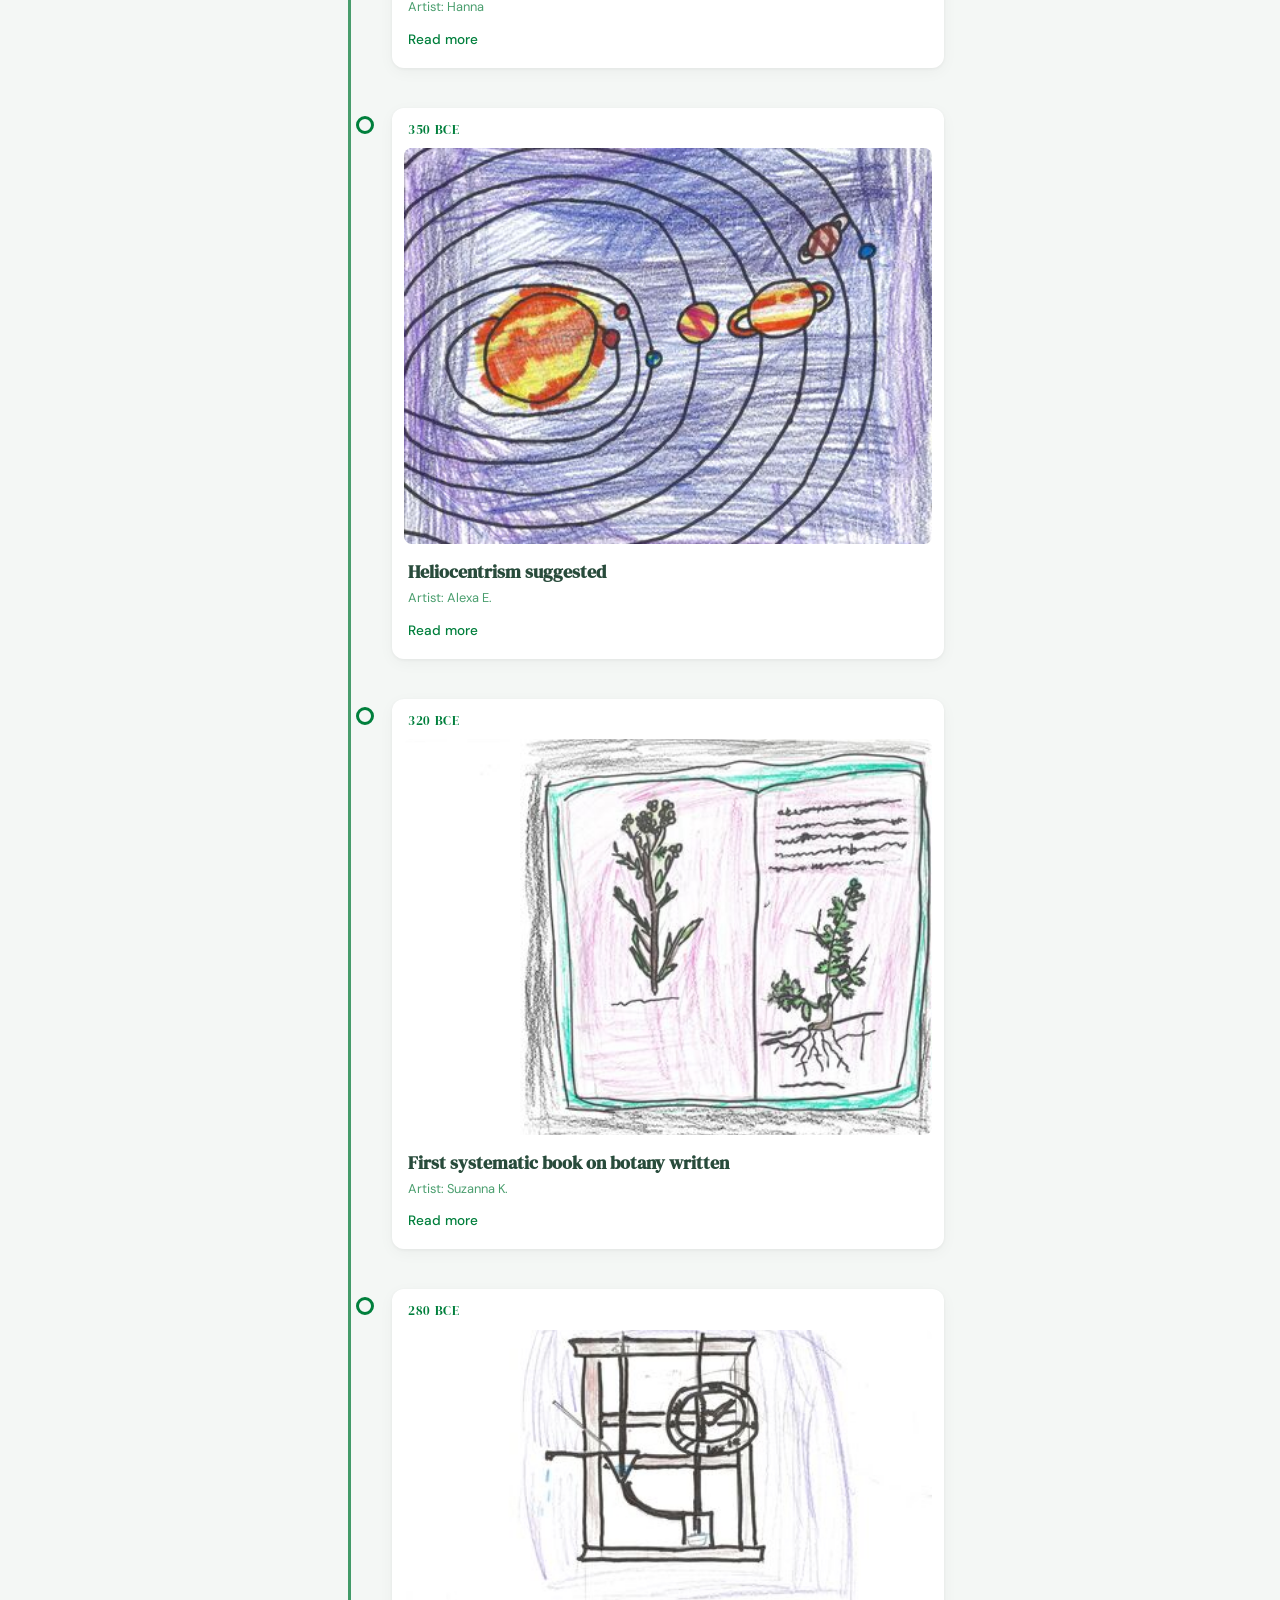
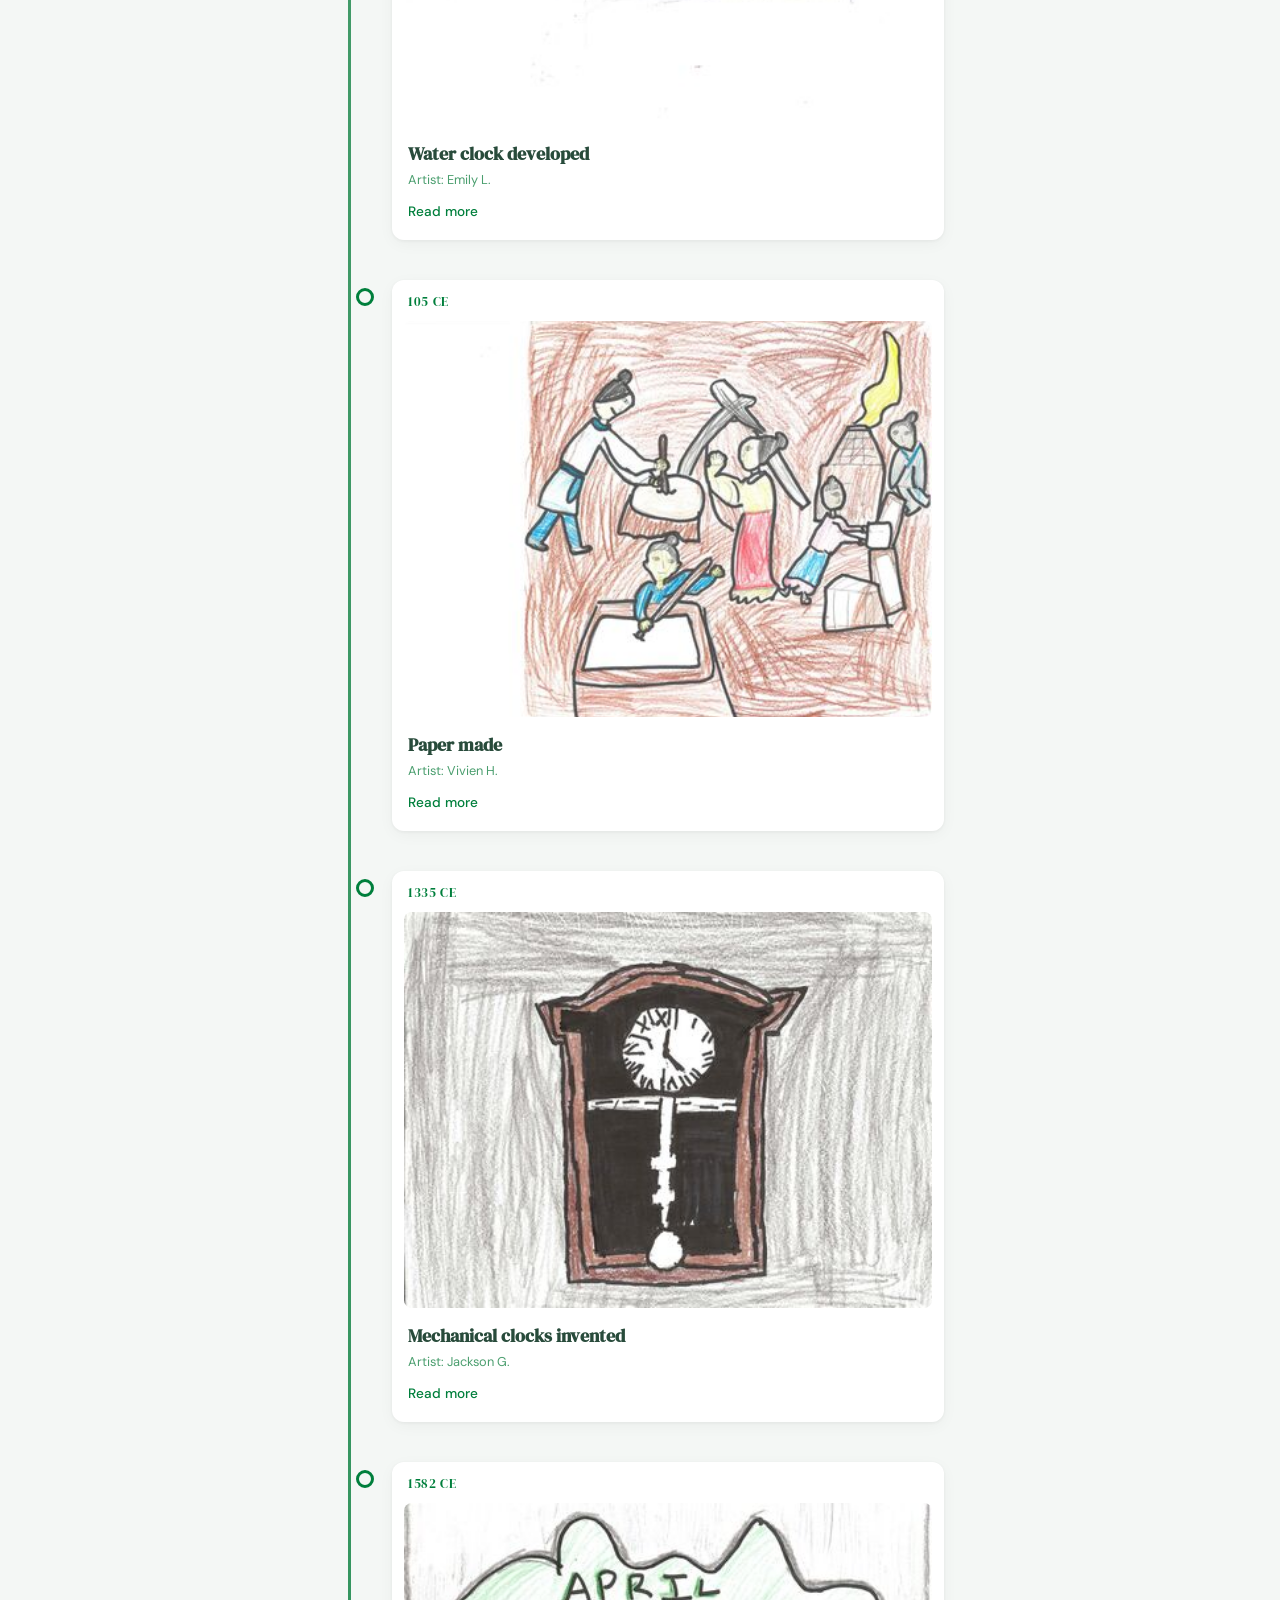
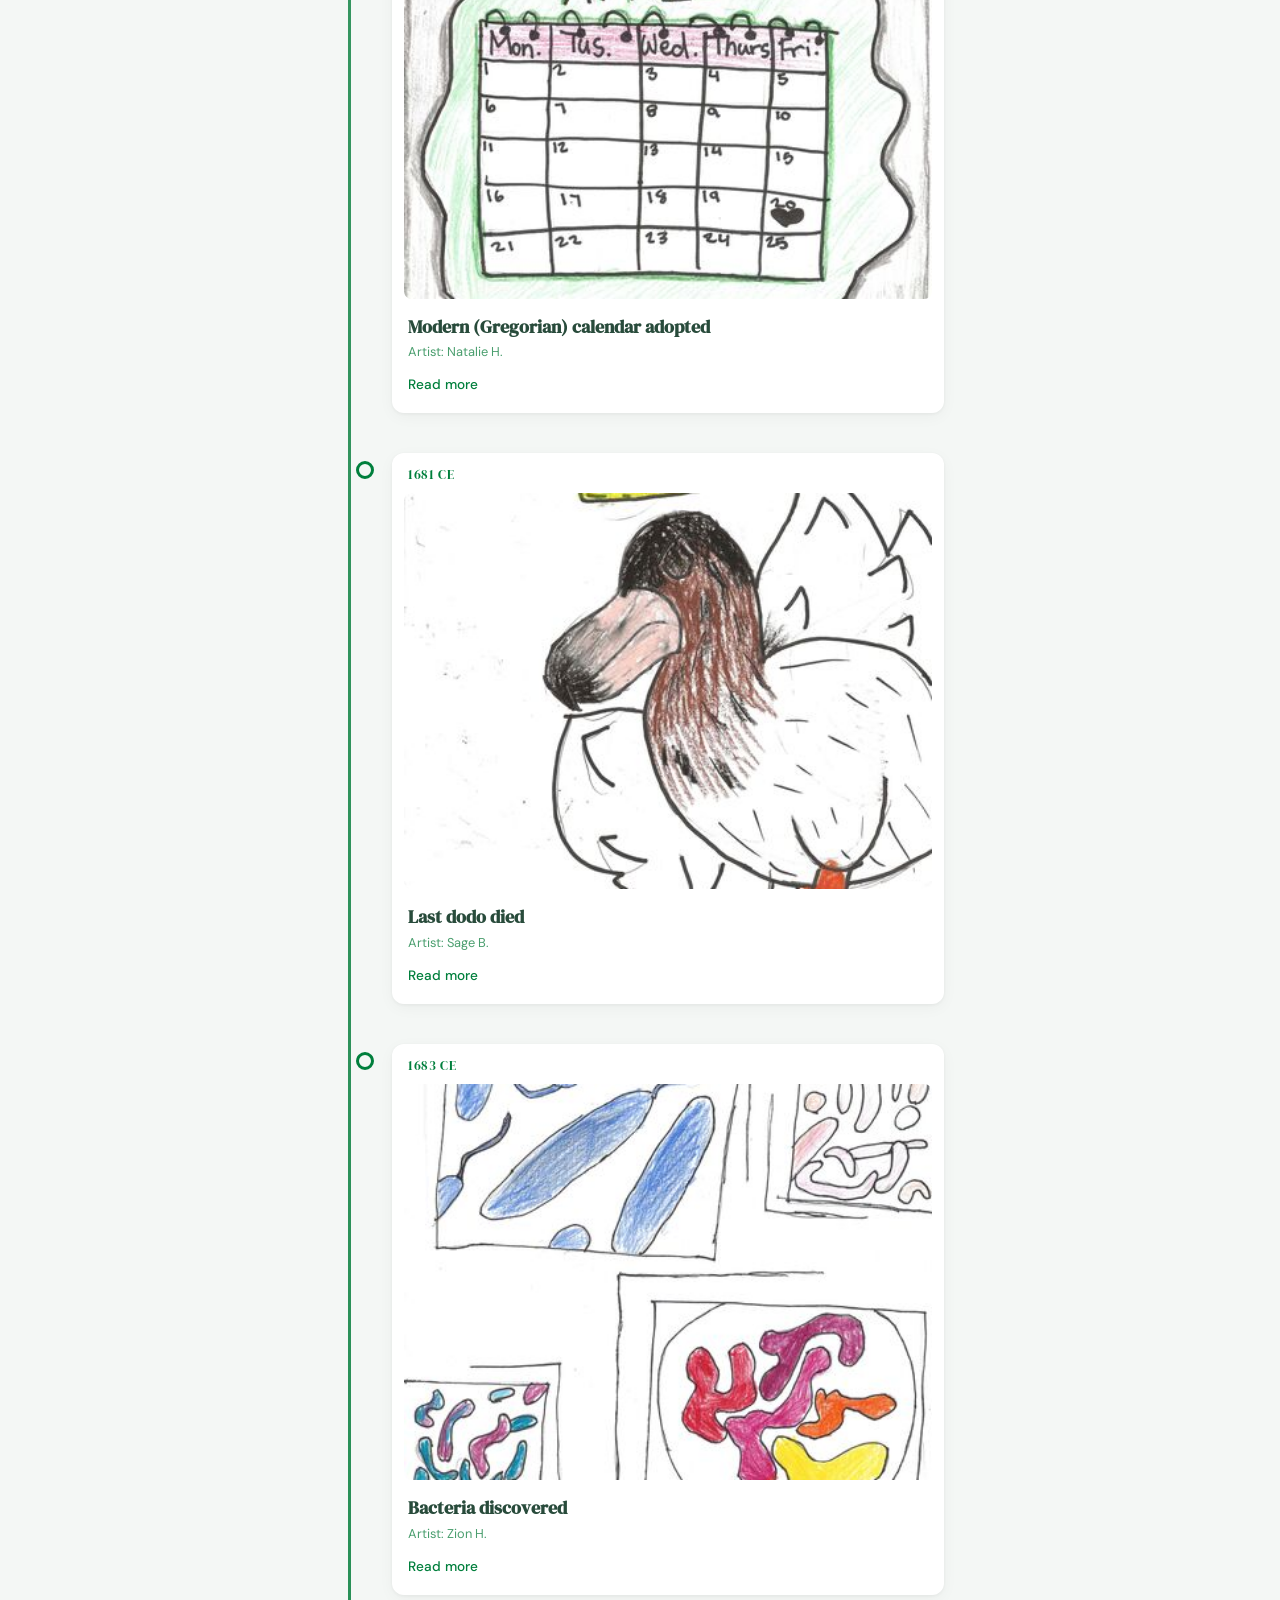
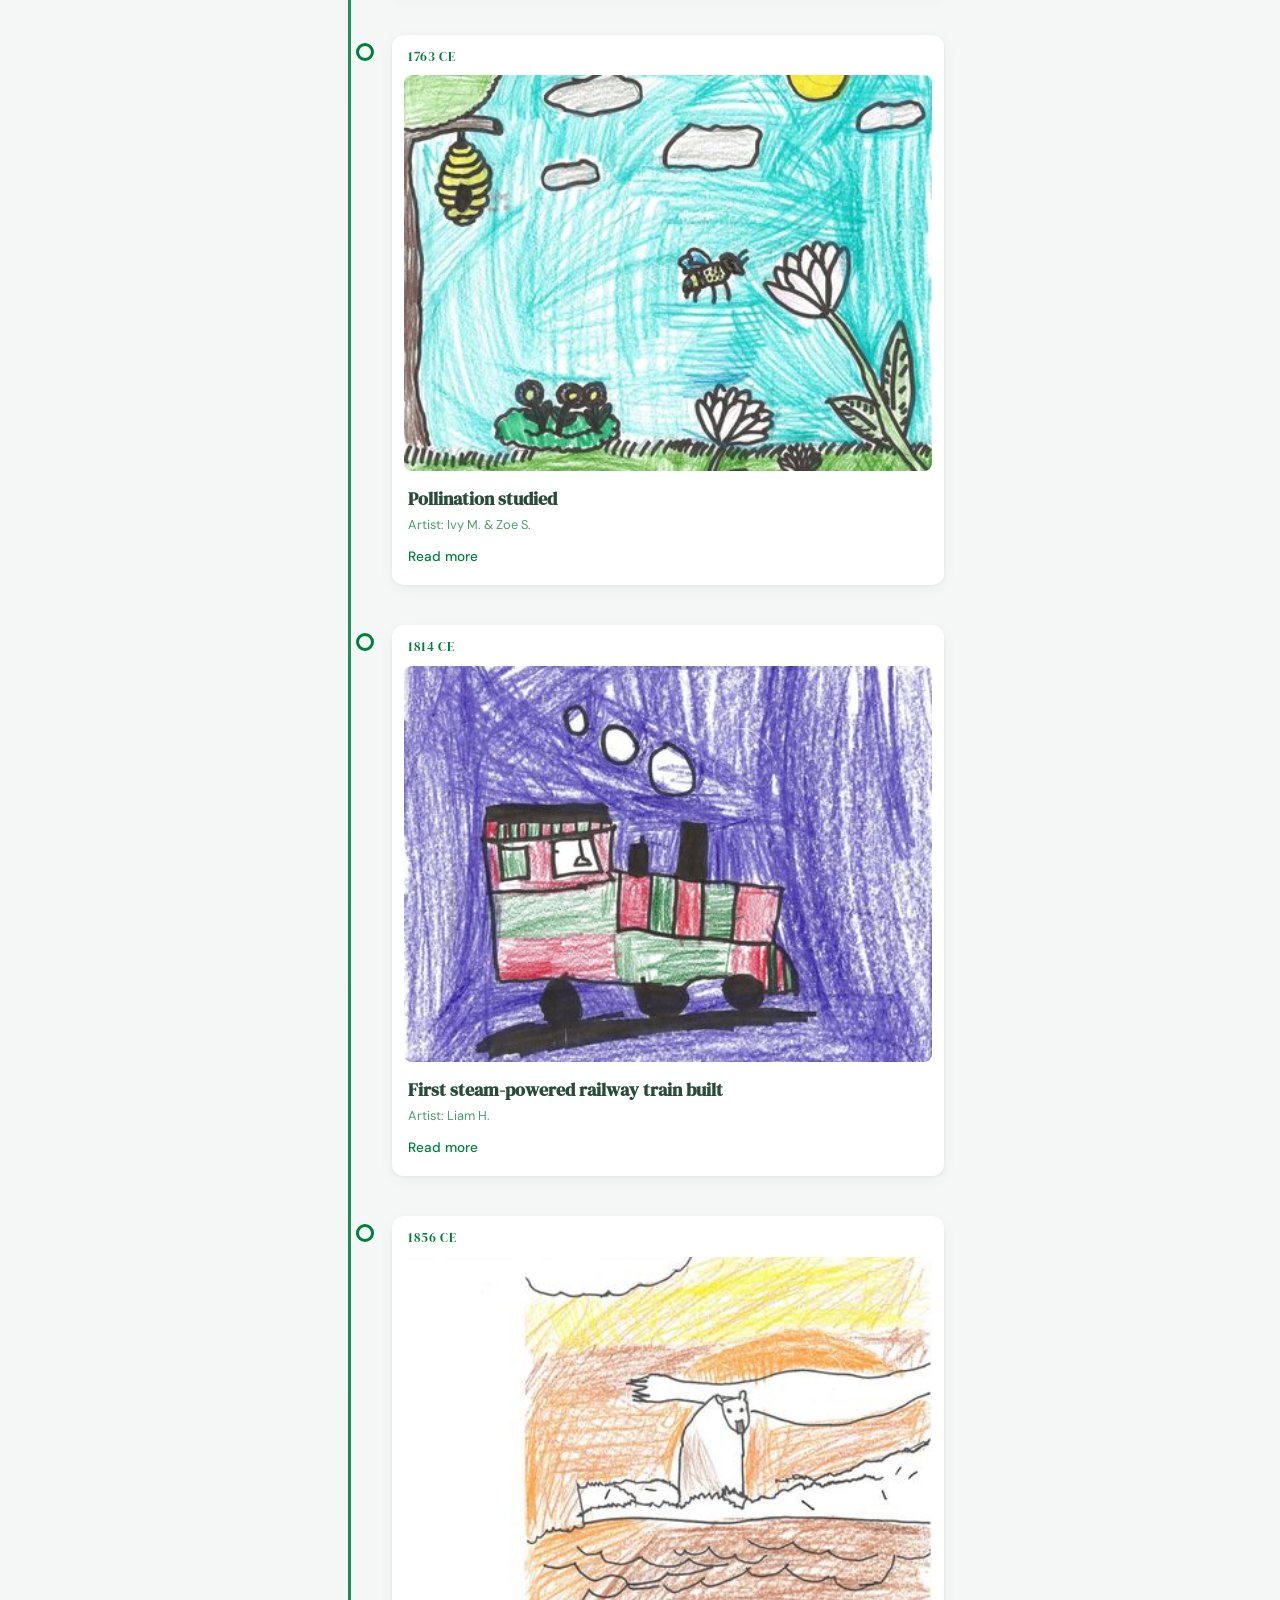
==== commit 1c240de9: "Swap bow-and-arrow image to original (7) diagram version Co-authored-by: Shelley <shelley@exe.dev>" ====
--- a/site/preview/index.html
+++ b/site/preview/index.html
@@ -7,7 +7,7 @@
   <title>Medfield Timeline — Preview</title>
   <meta name="description" content="A walk through the history of everything — artwork by Medfield students on a fence.">
   <meta name="robots" content="noindex, nofollow">
-  <link rel="stylesheet" href="style.css?v=20260404c">
+  <link rel="stylesheet" href="style.css?v=20260404d">
   <link rel="preconnect" href="https://fonts.googleapis.com">
   <link rel="preconnect" href="https://fonts.gstatic.com" crossorigin>
   <link href="https://fonts.googleapis.com/css2?family=DM+Sans:wght@400;500;700&family=DM+Serif+Display&family=Noto+Sans+Devanagari:wght@400;500;700&display=swap" rel="stylesheet">
@@ -34,6 +34,6 @@
     <p>Artwork by students of Medfield, Baltimore</p>
   </footer>
 
-  <script src="app.js?v=20260404c"></script>
+  <script src="app.js?v=20260404d"></script>
 </body>
 </html>
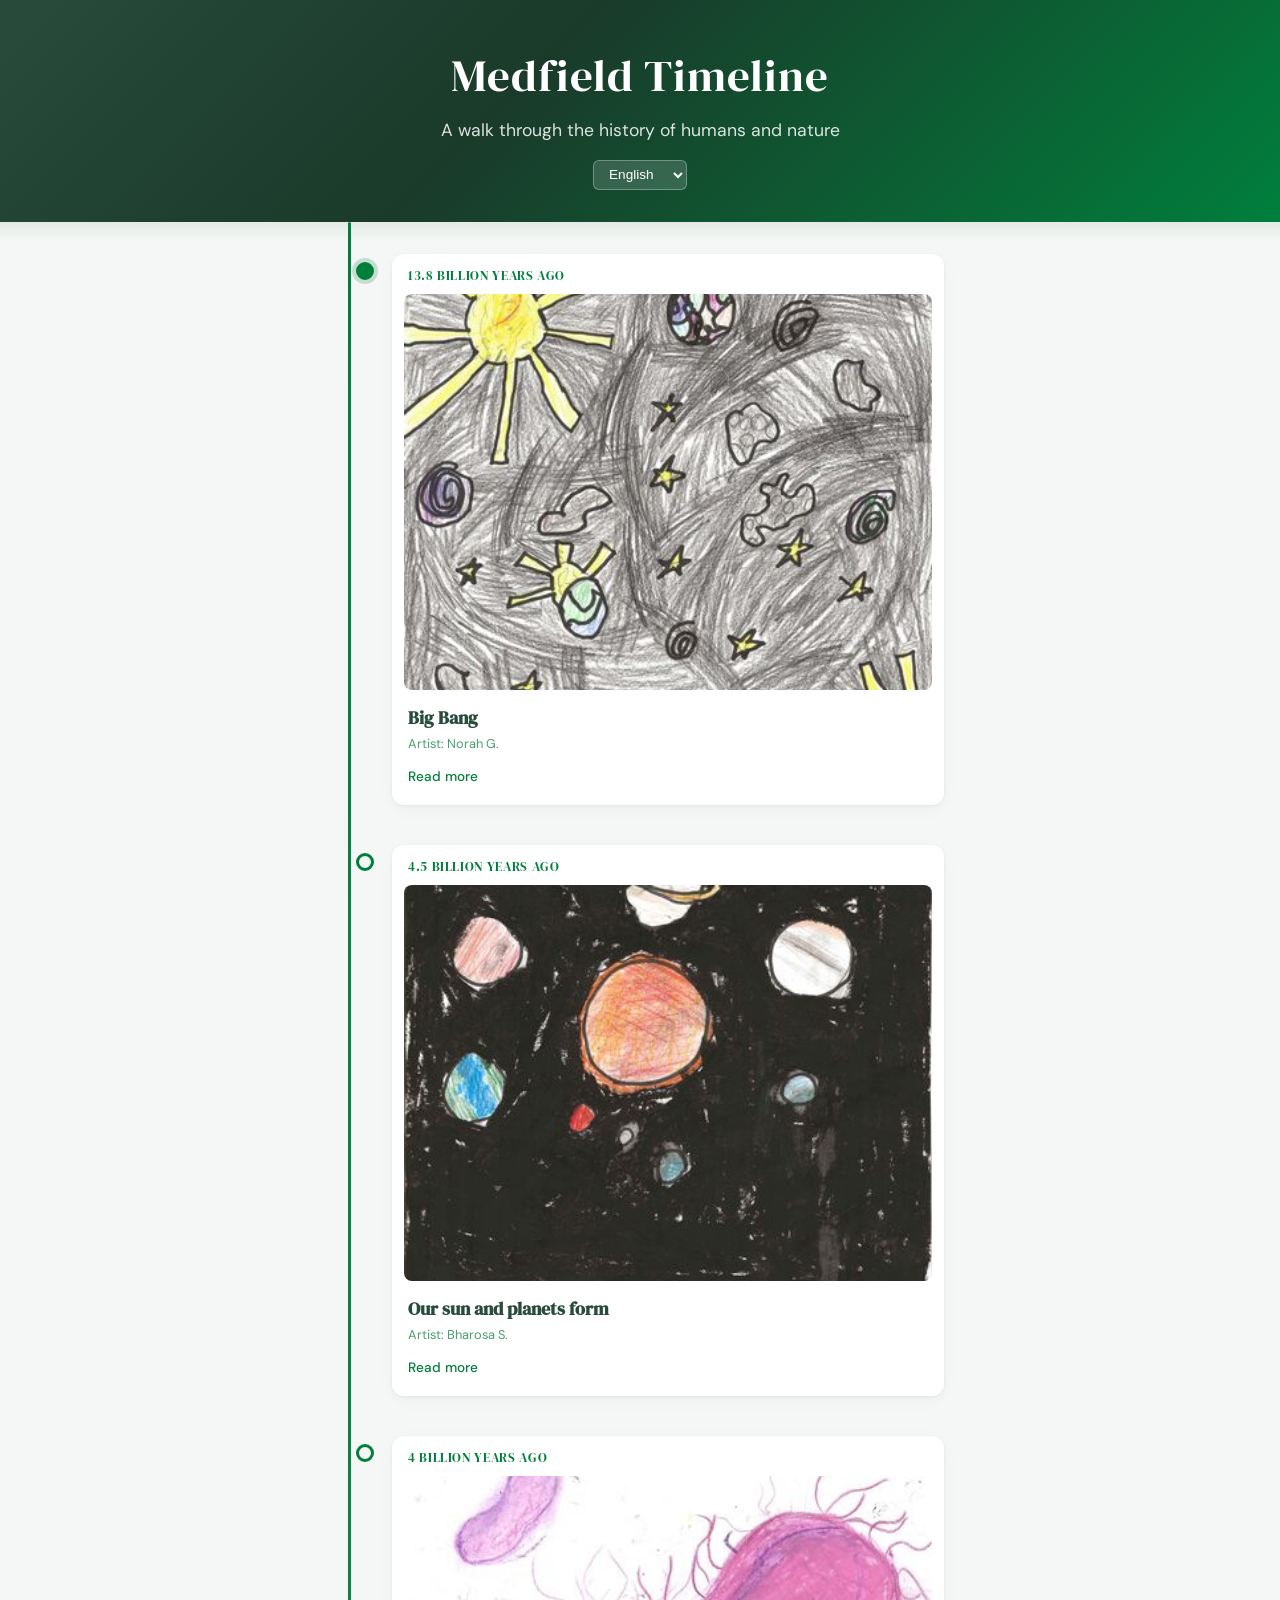
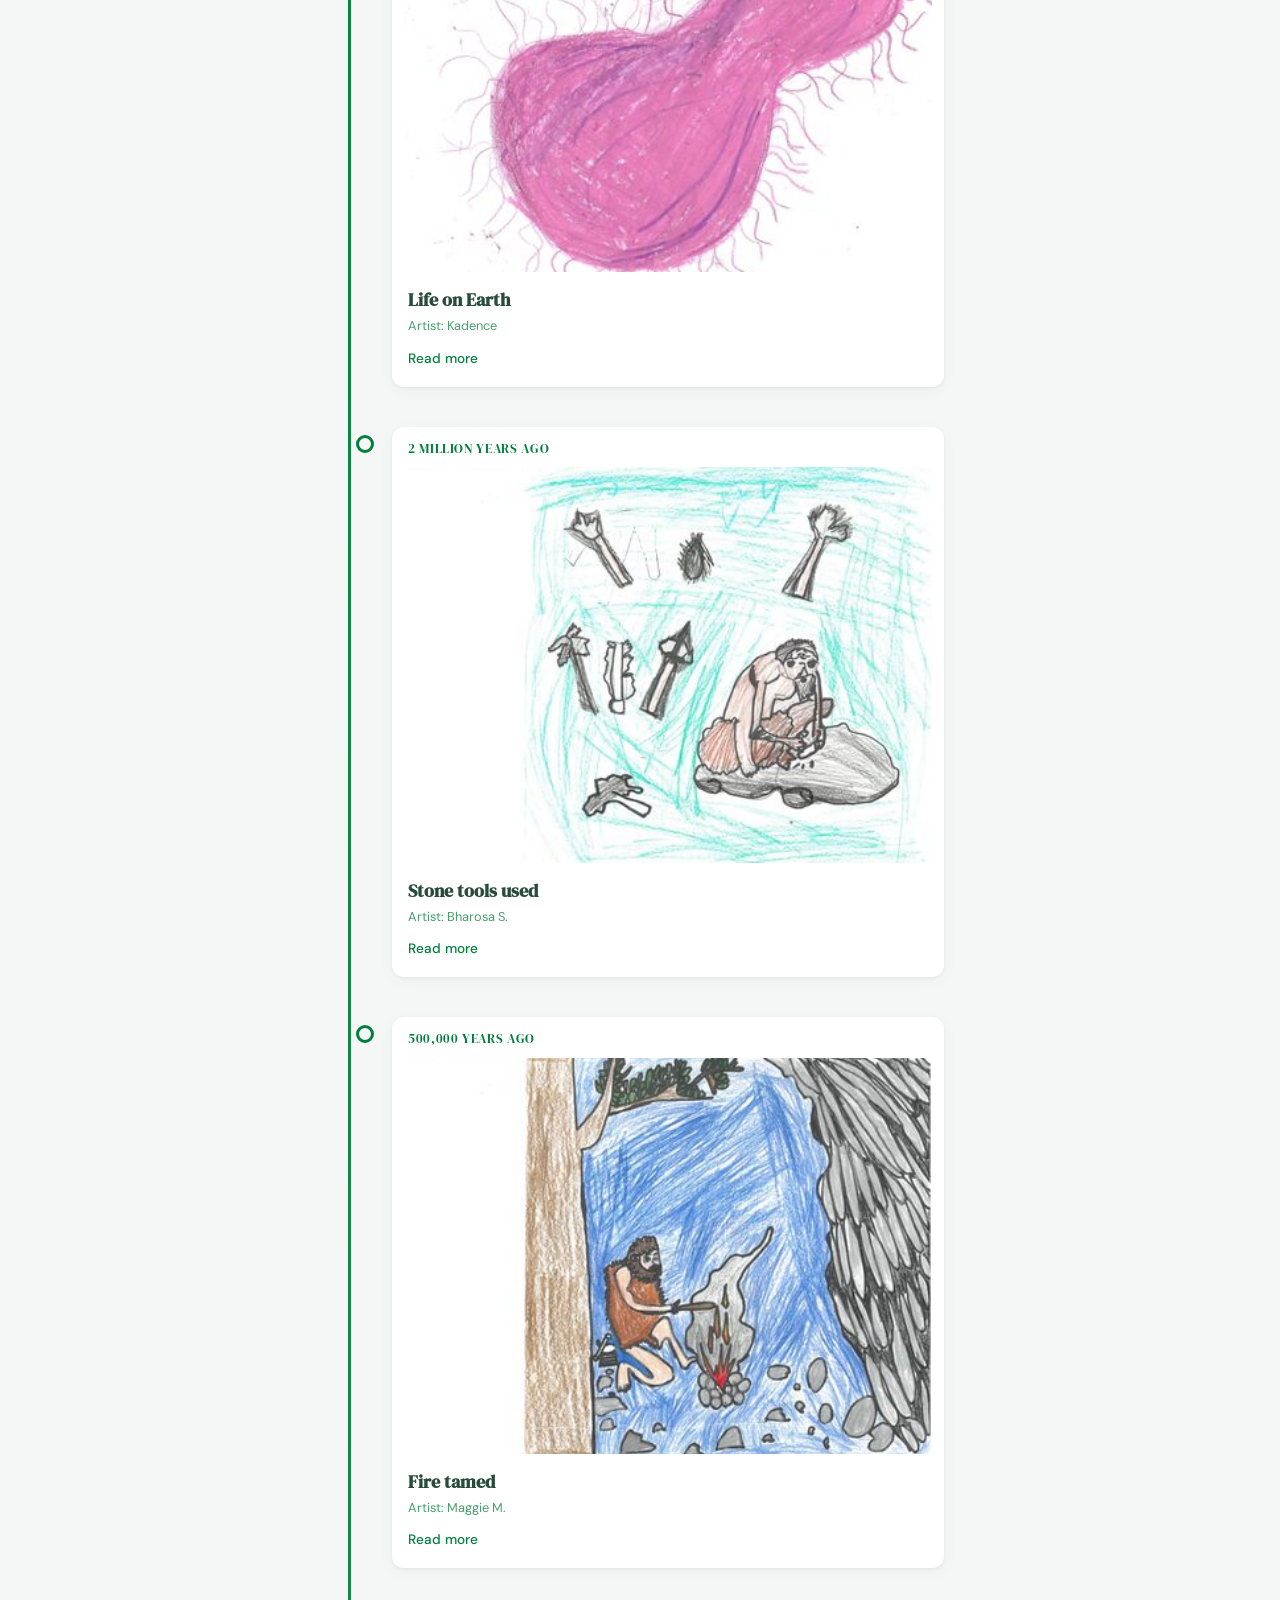
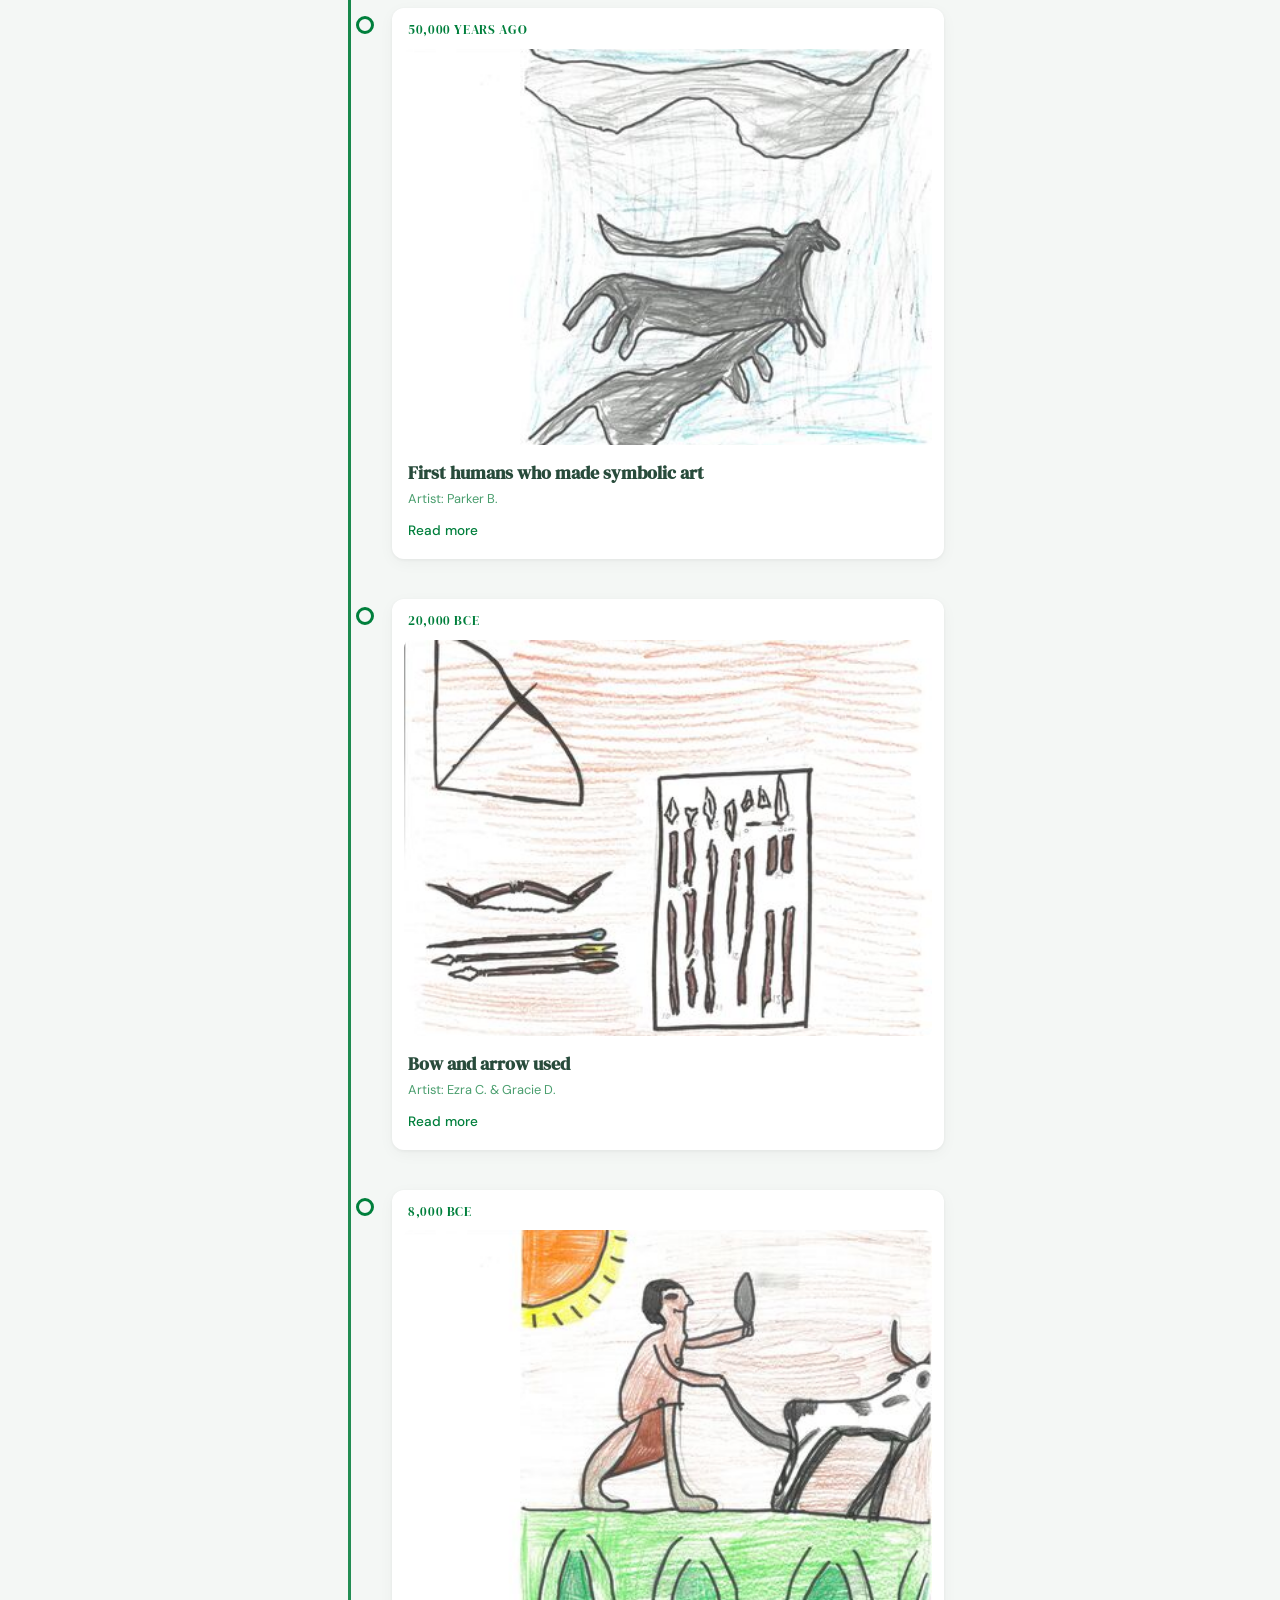
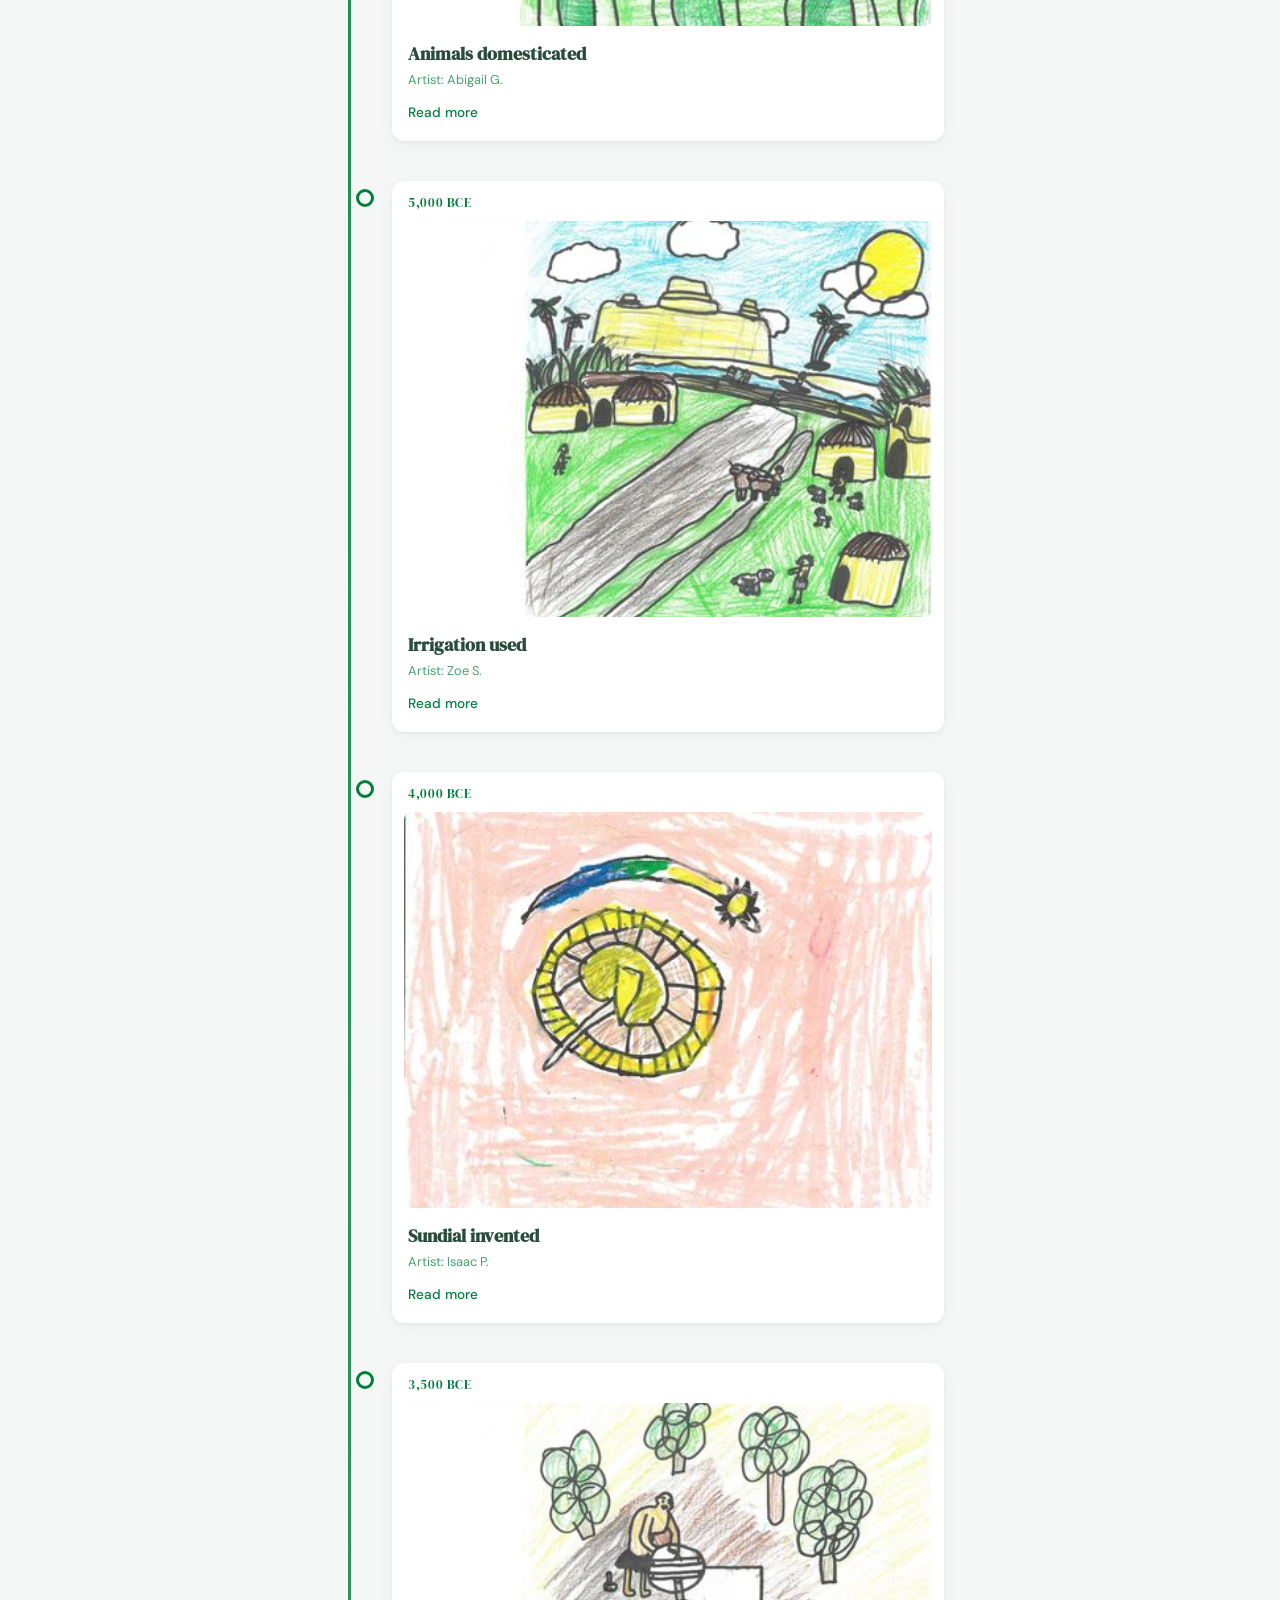
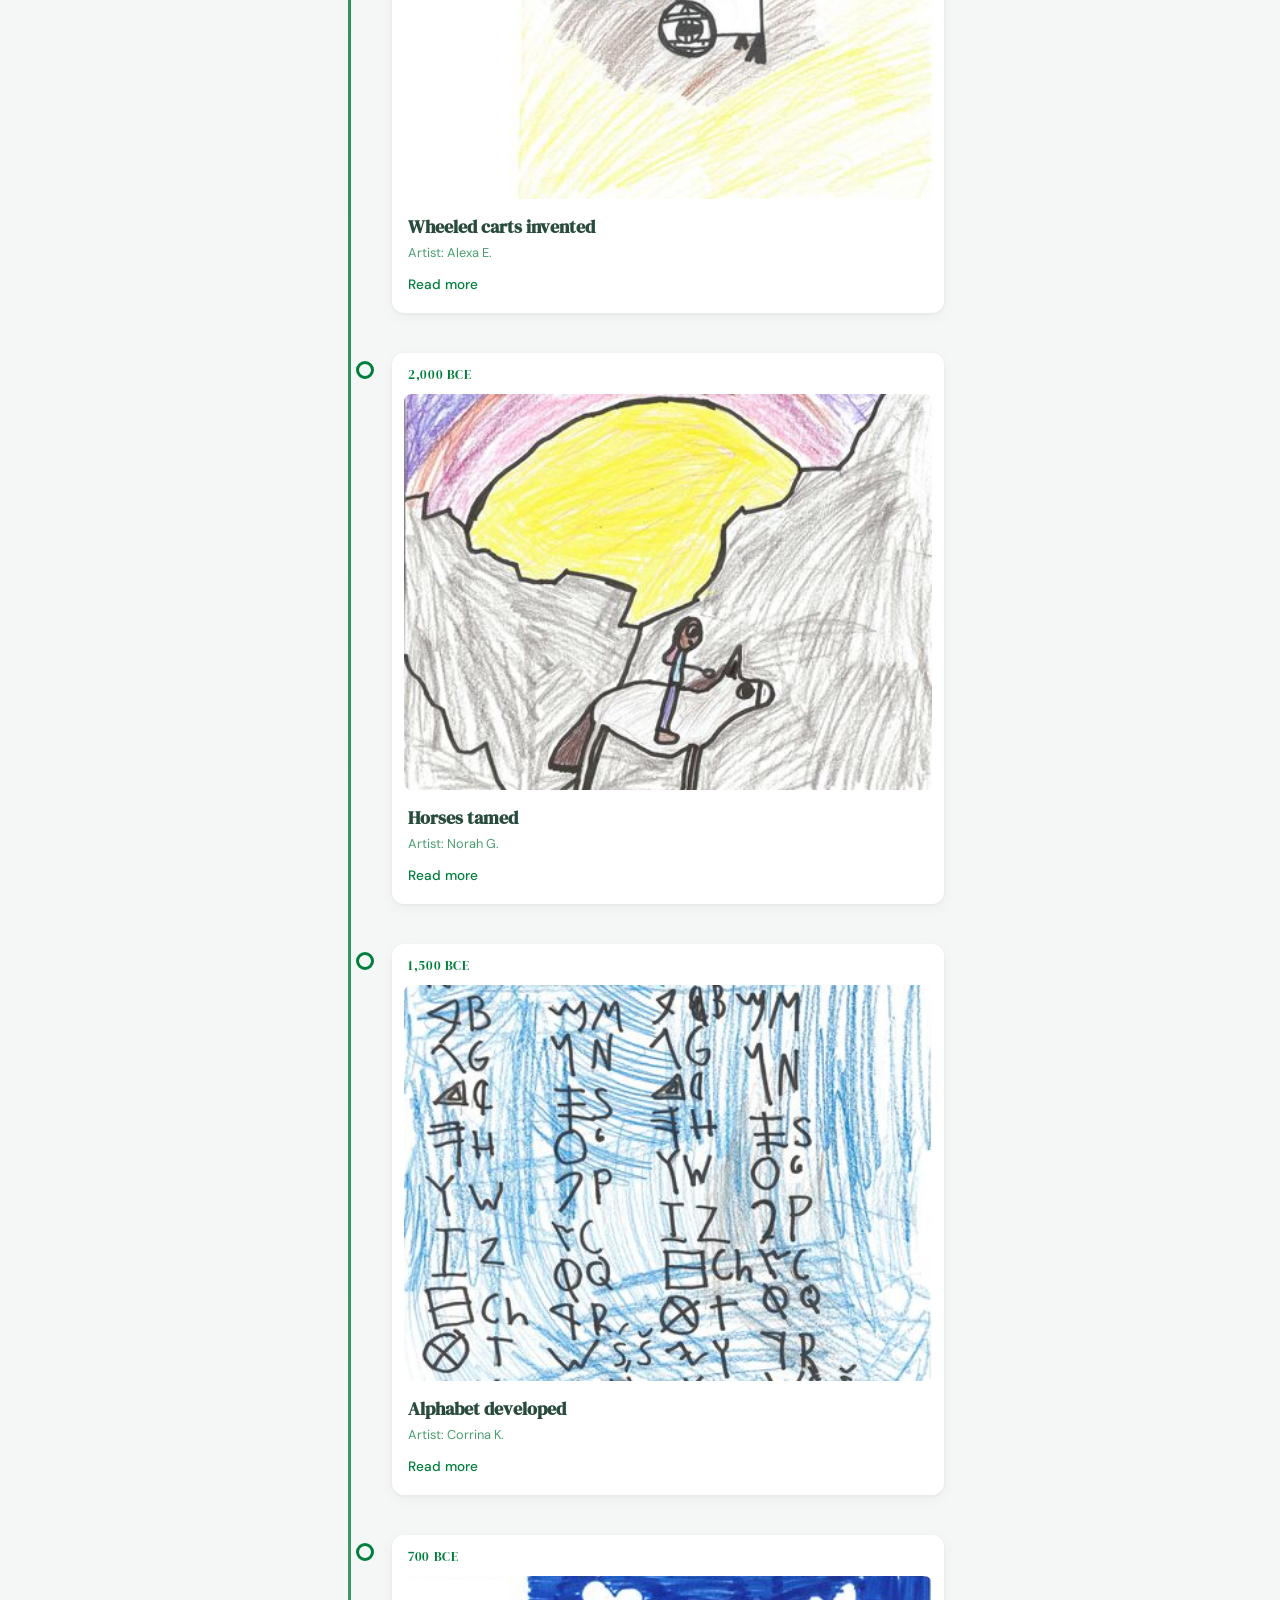
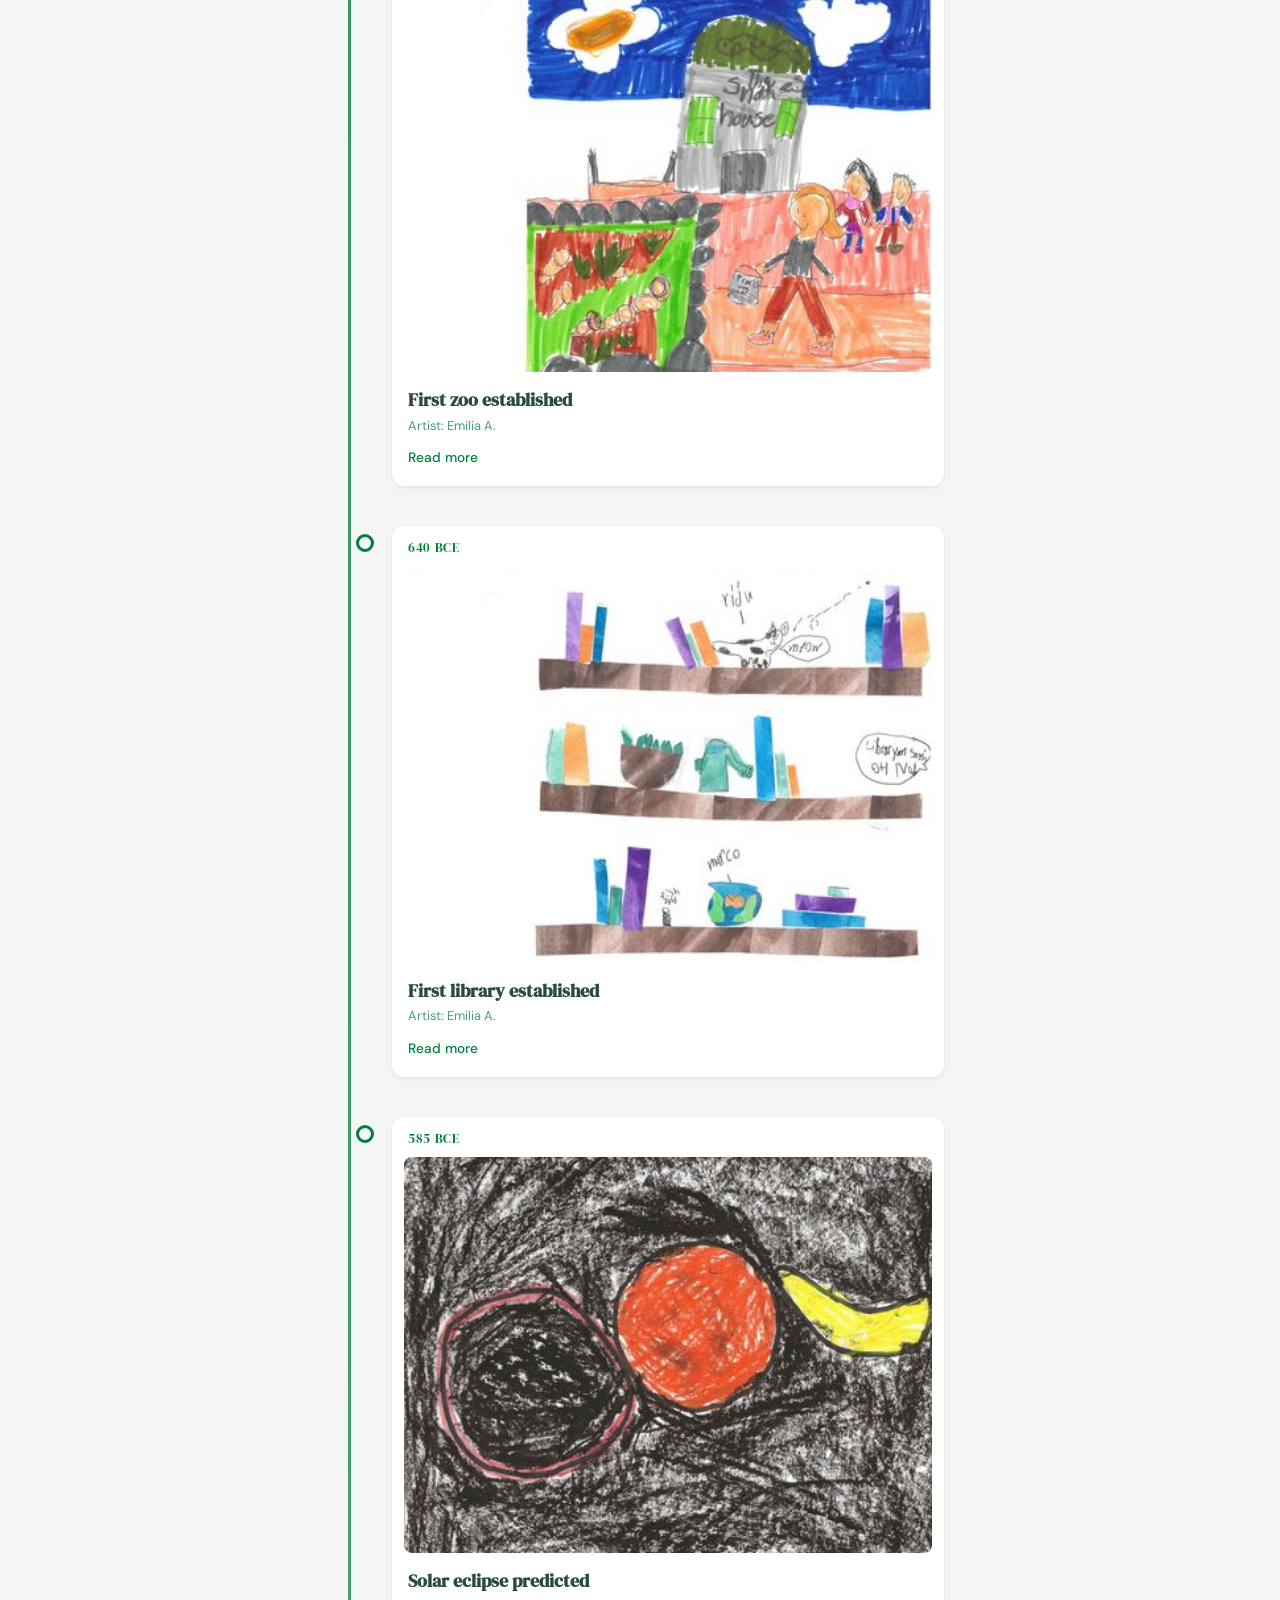
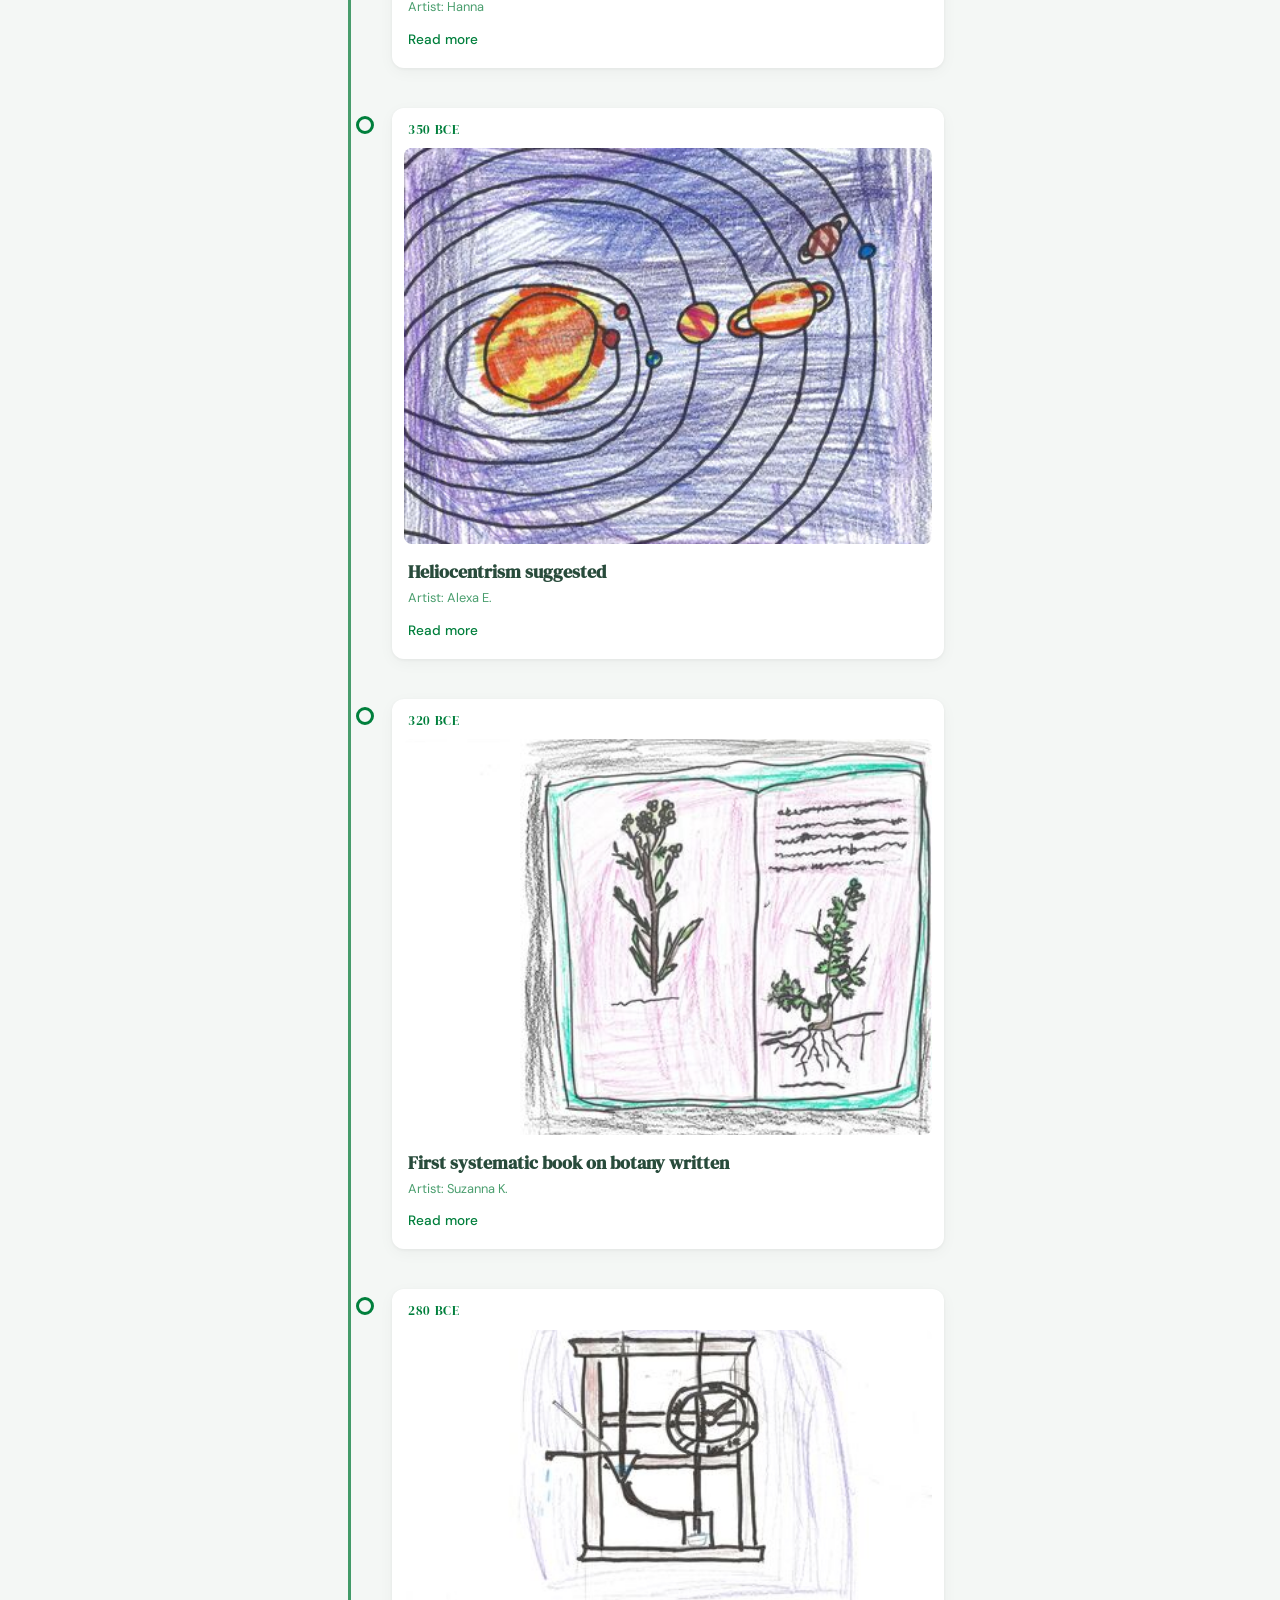
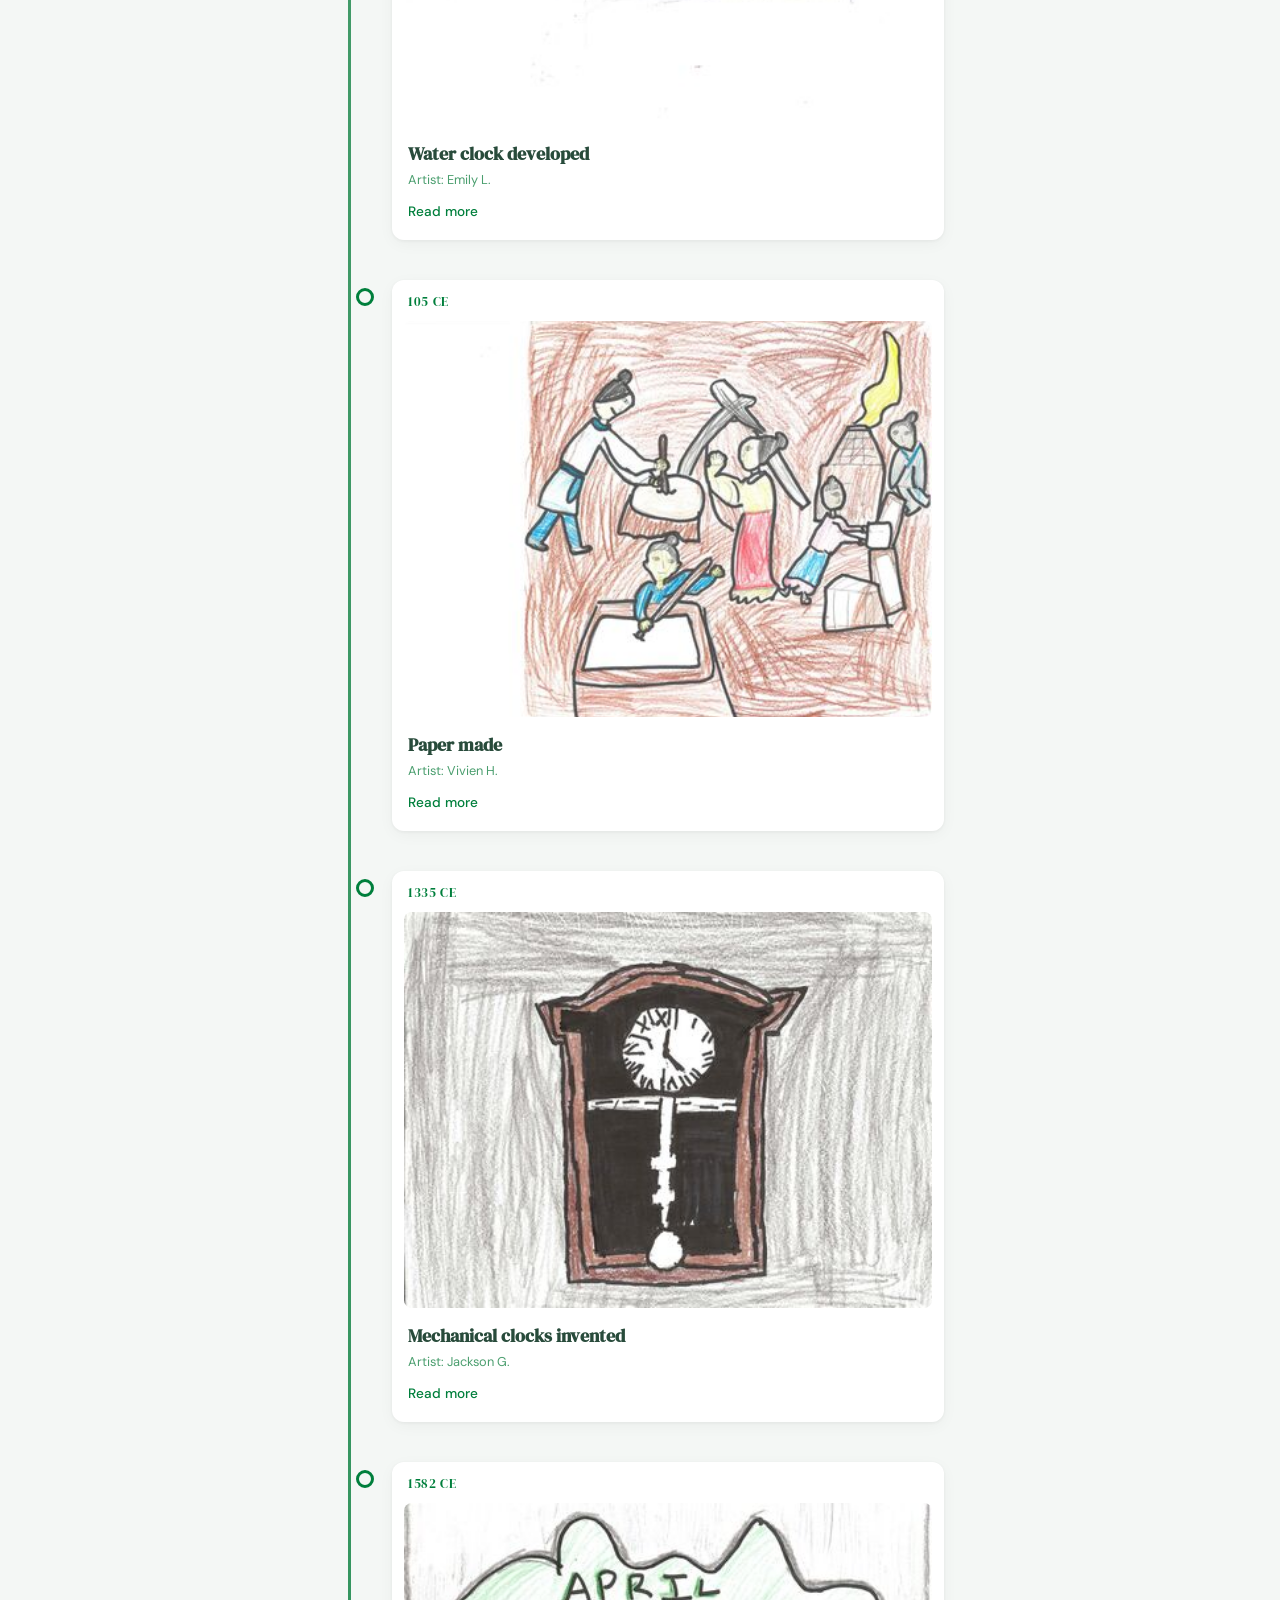
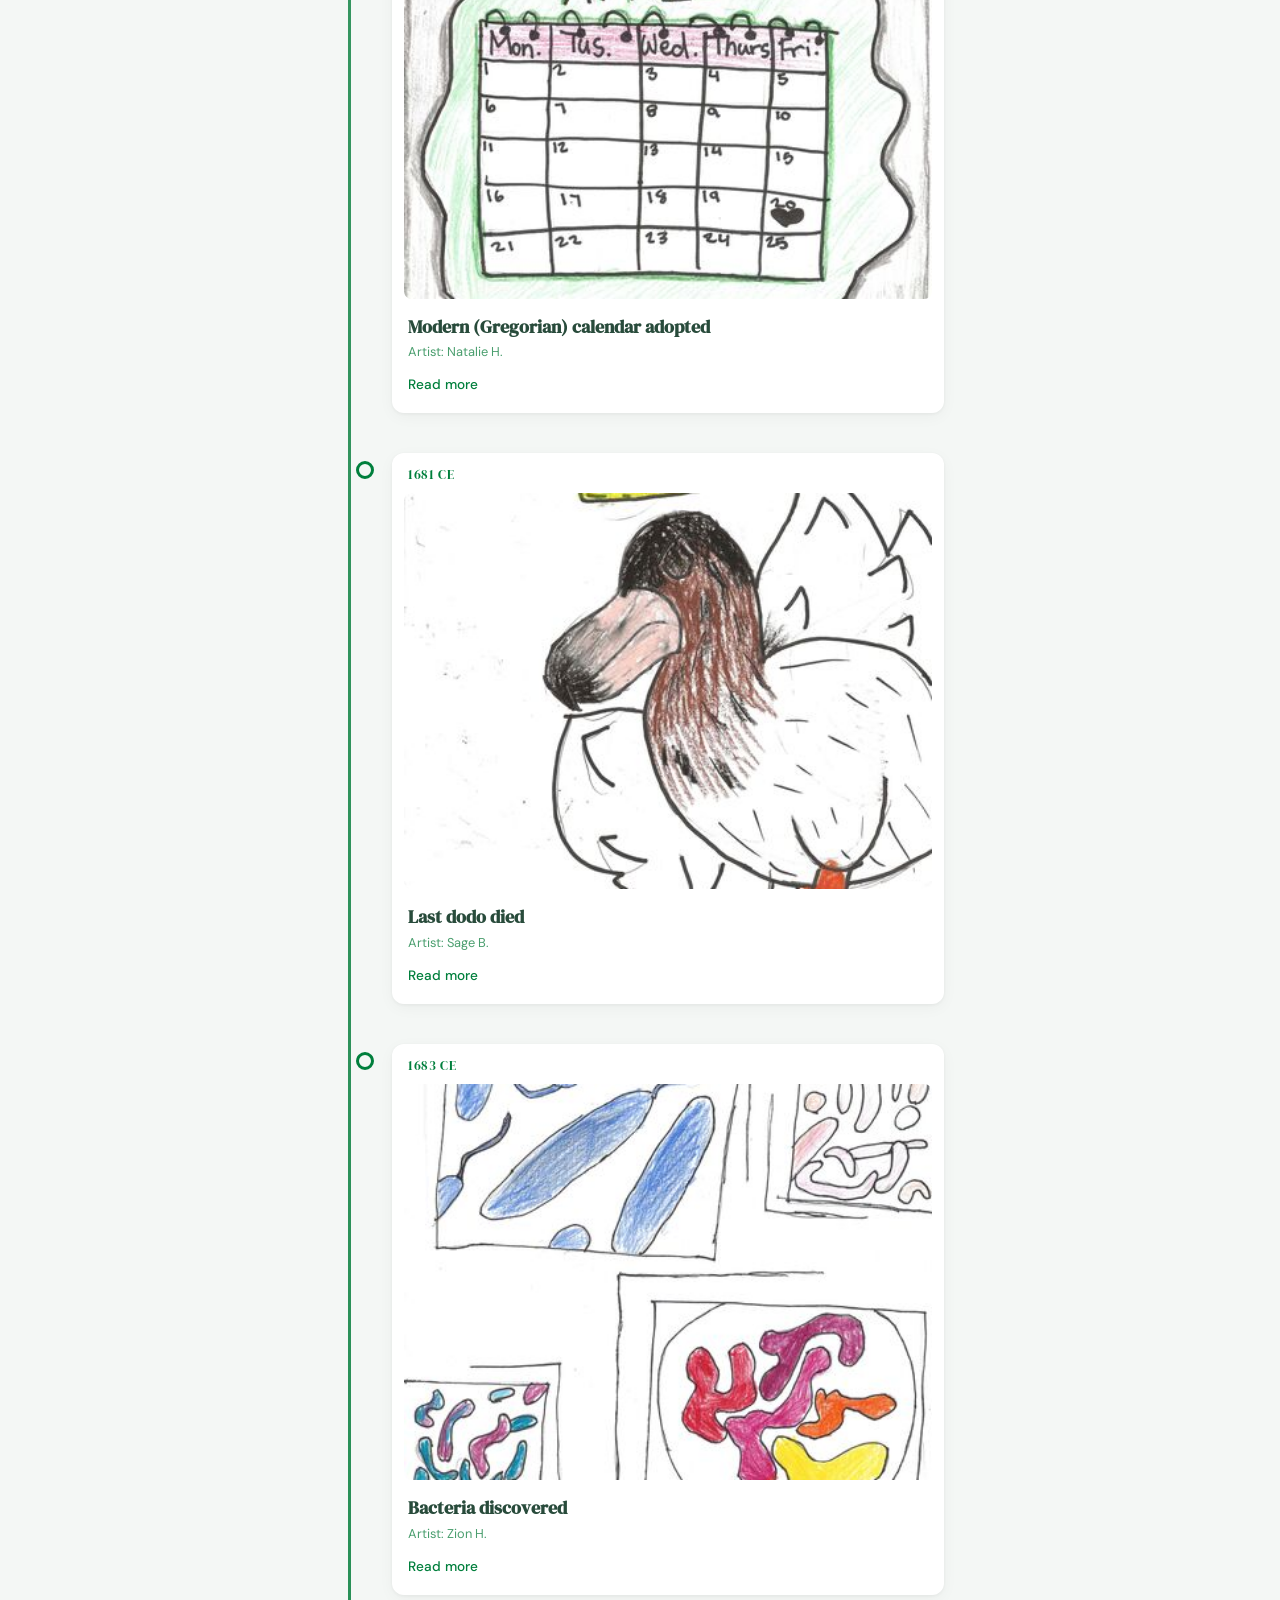
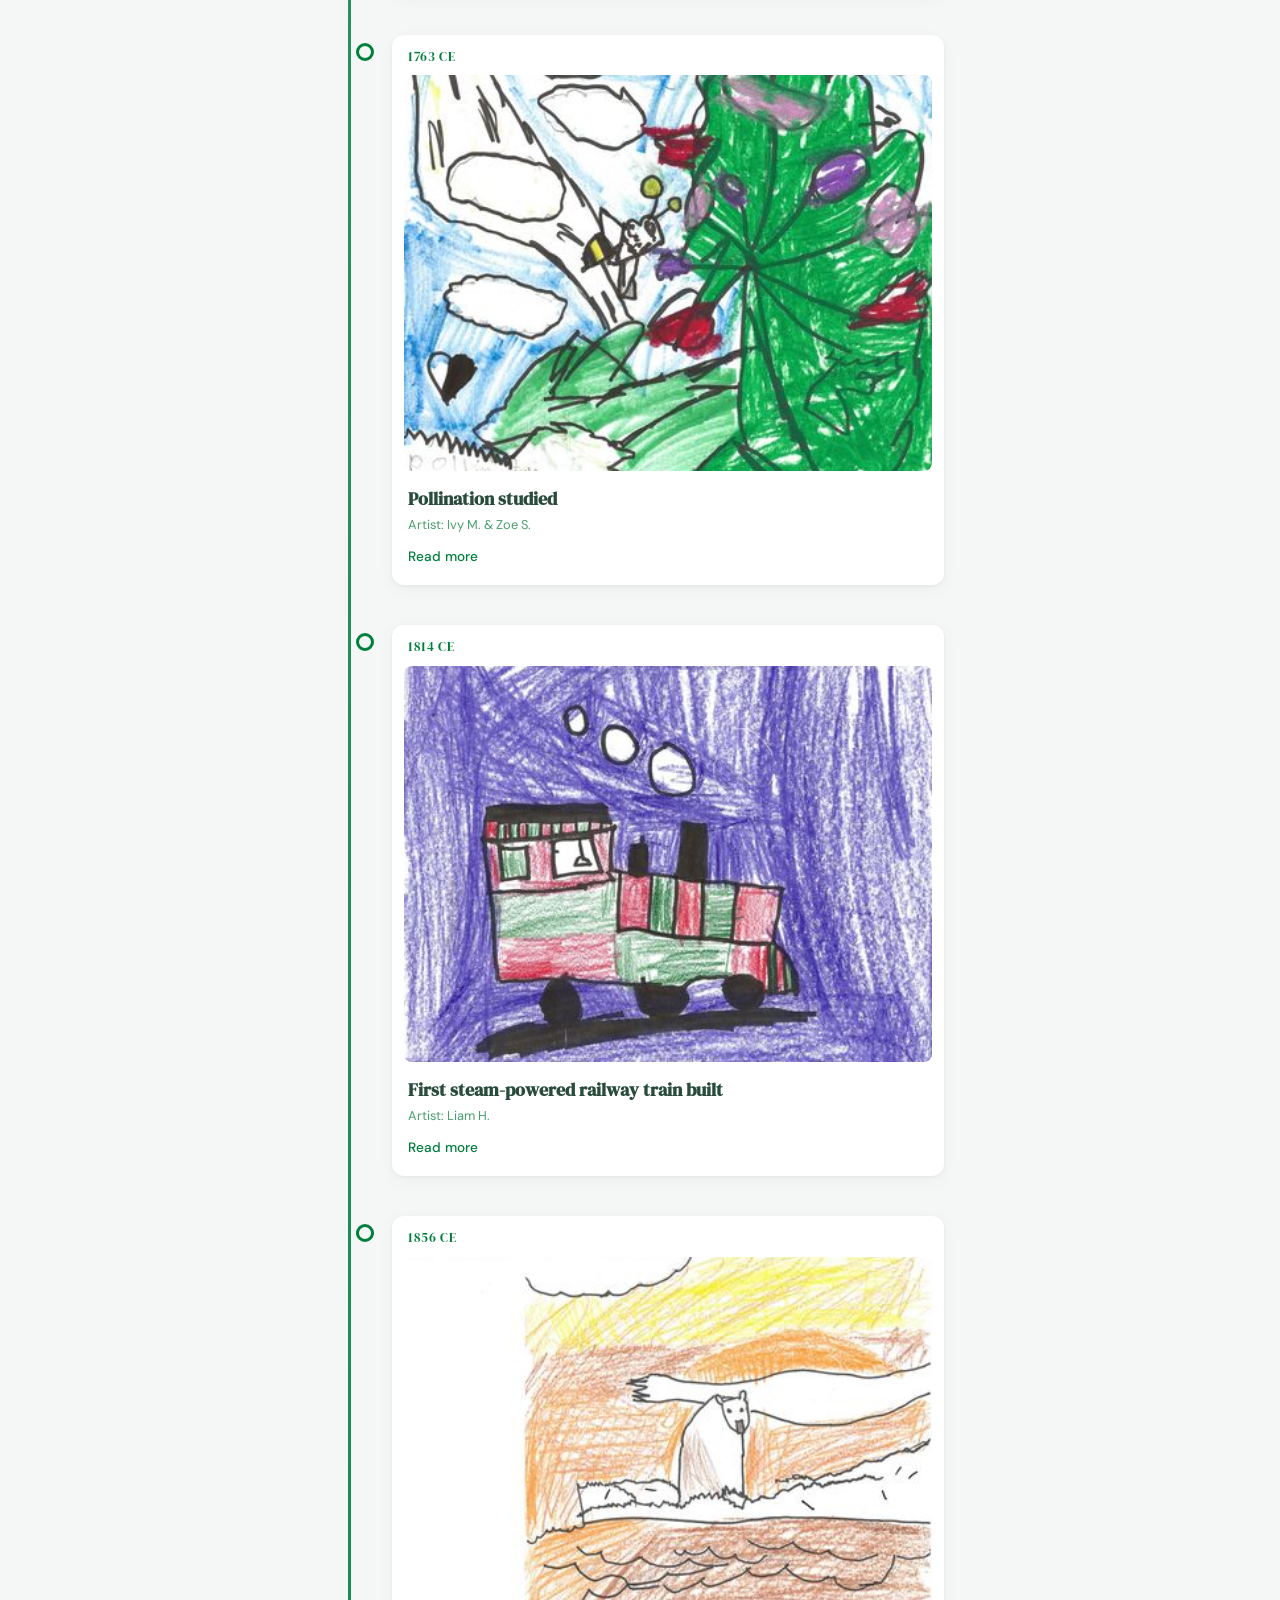
==== commit 5b191688: "Swap pollination image to original (25) close-up version Co-authored-by: Shelley <shelley@exe.dev>" ====
--- a/site/preview/index.html
+++ b/site/preview/index.html
@@ -7,7 +7,7 @@
   <title>Medfield Timeline — Preview</title>
   <meta name="description" content="A walk through the history of everything — artwork by Medfield students on a fence.">
   <meta name="robots" content="noindex, nofollow">
-  <link rel="stylesheet" href="style.css?v=20260404d">
+  <link rel="stylesheet" href="style.css?v=20260404e">
   <link rel="preconnect" href="https://fonts.googleapis.com">
   <link rel="preconnect" href="https://fonts.gstatic.com" crossorigin>
   <link href="https://fonts.googleapis.com/css2?family=DM+Sans:wght@400;500;700&family=DM+Serif+Display&family=Noto+Sans+Devanagari:wght@400;500;700&display=swap" rel="stylesheet">
@@ -34,6 +34,6 @@
     <p>Artwork by students of Medfield, Baltimore</p>
   </footer>
 
-  <script src="app.js?v=20260404d"></script>
+  <script src="app.js?v=20260404e"></script>
 </body>
 </html>
